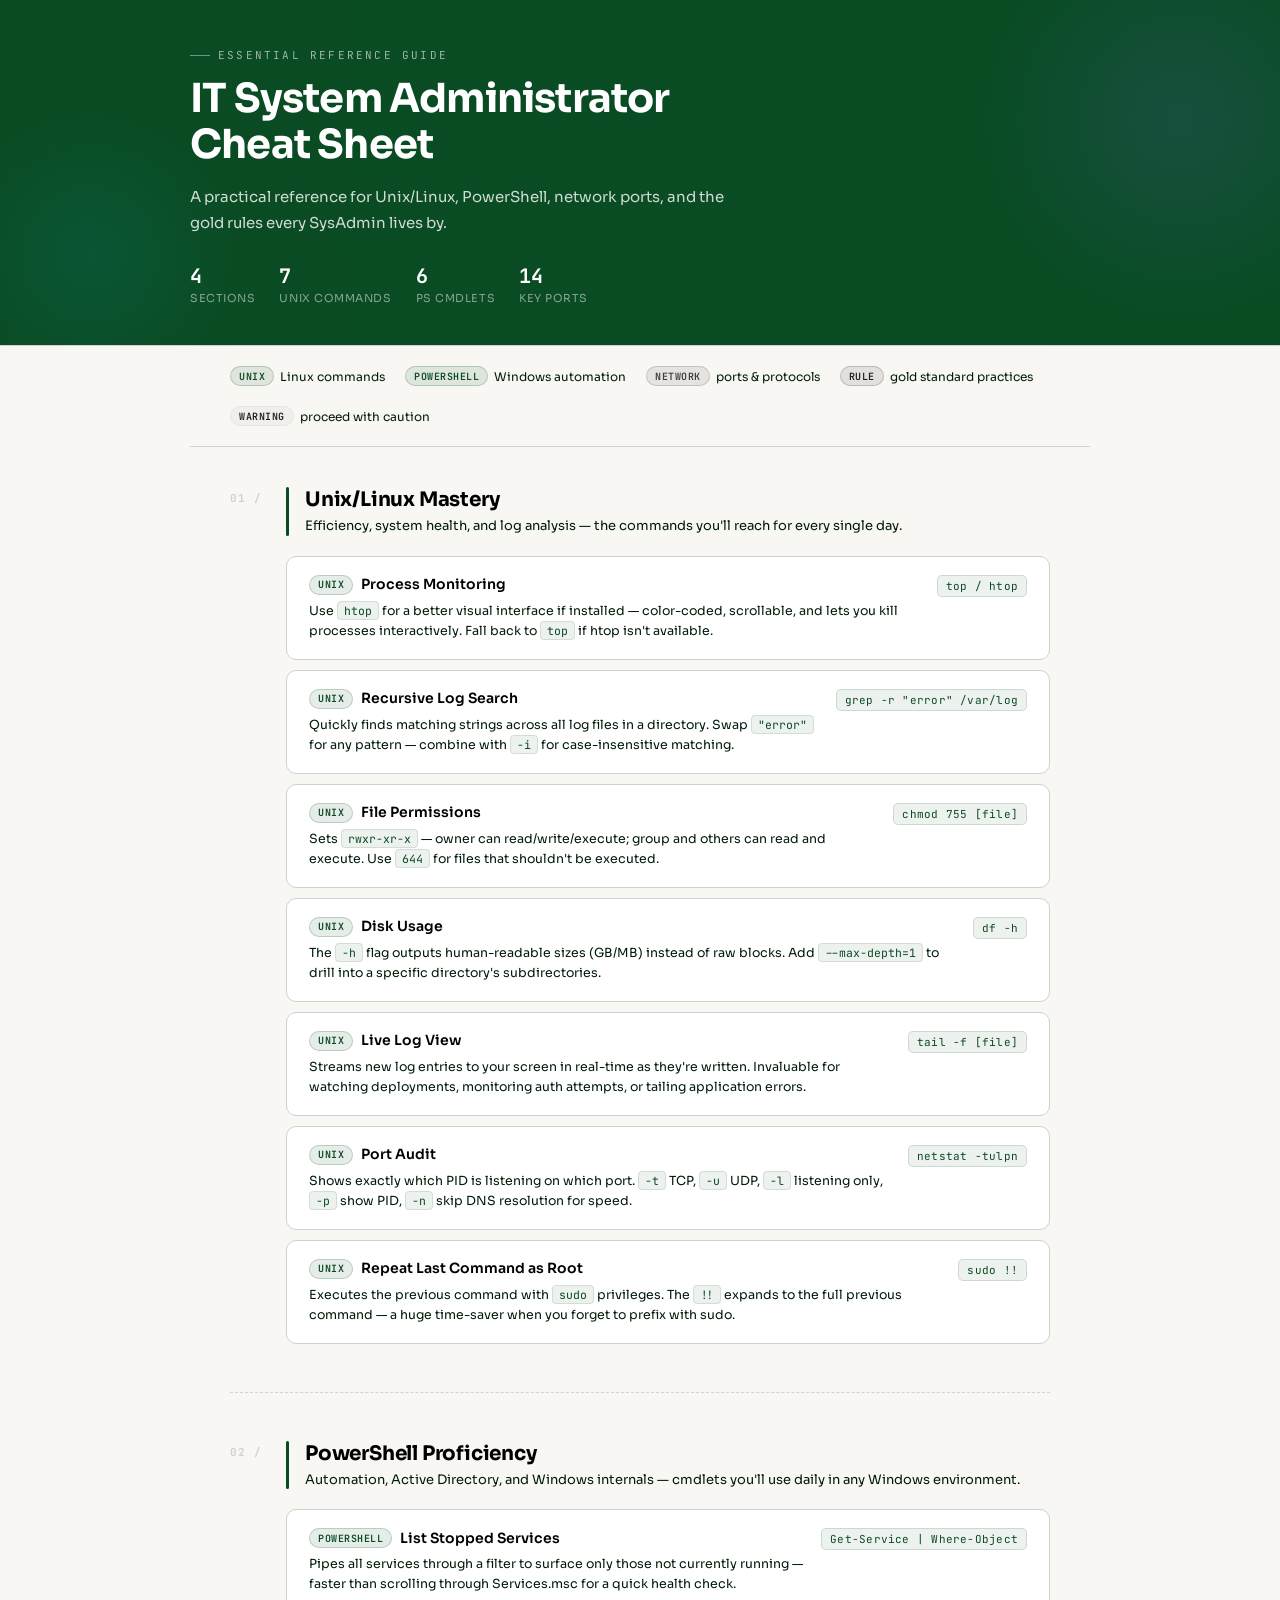
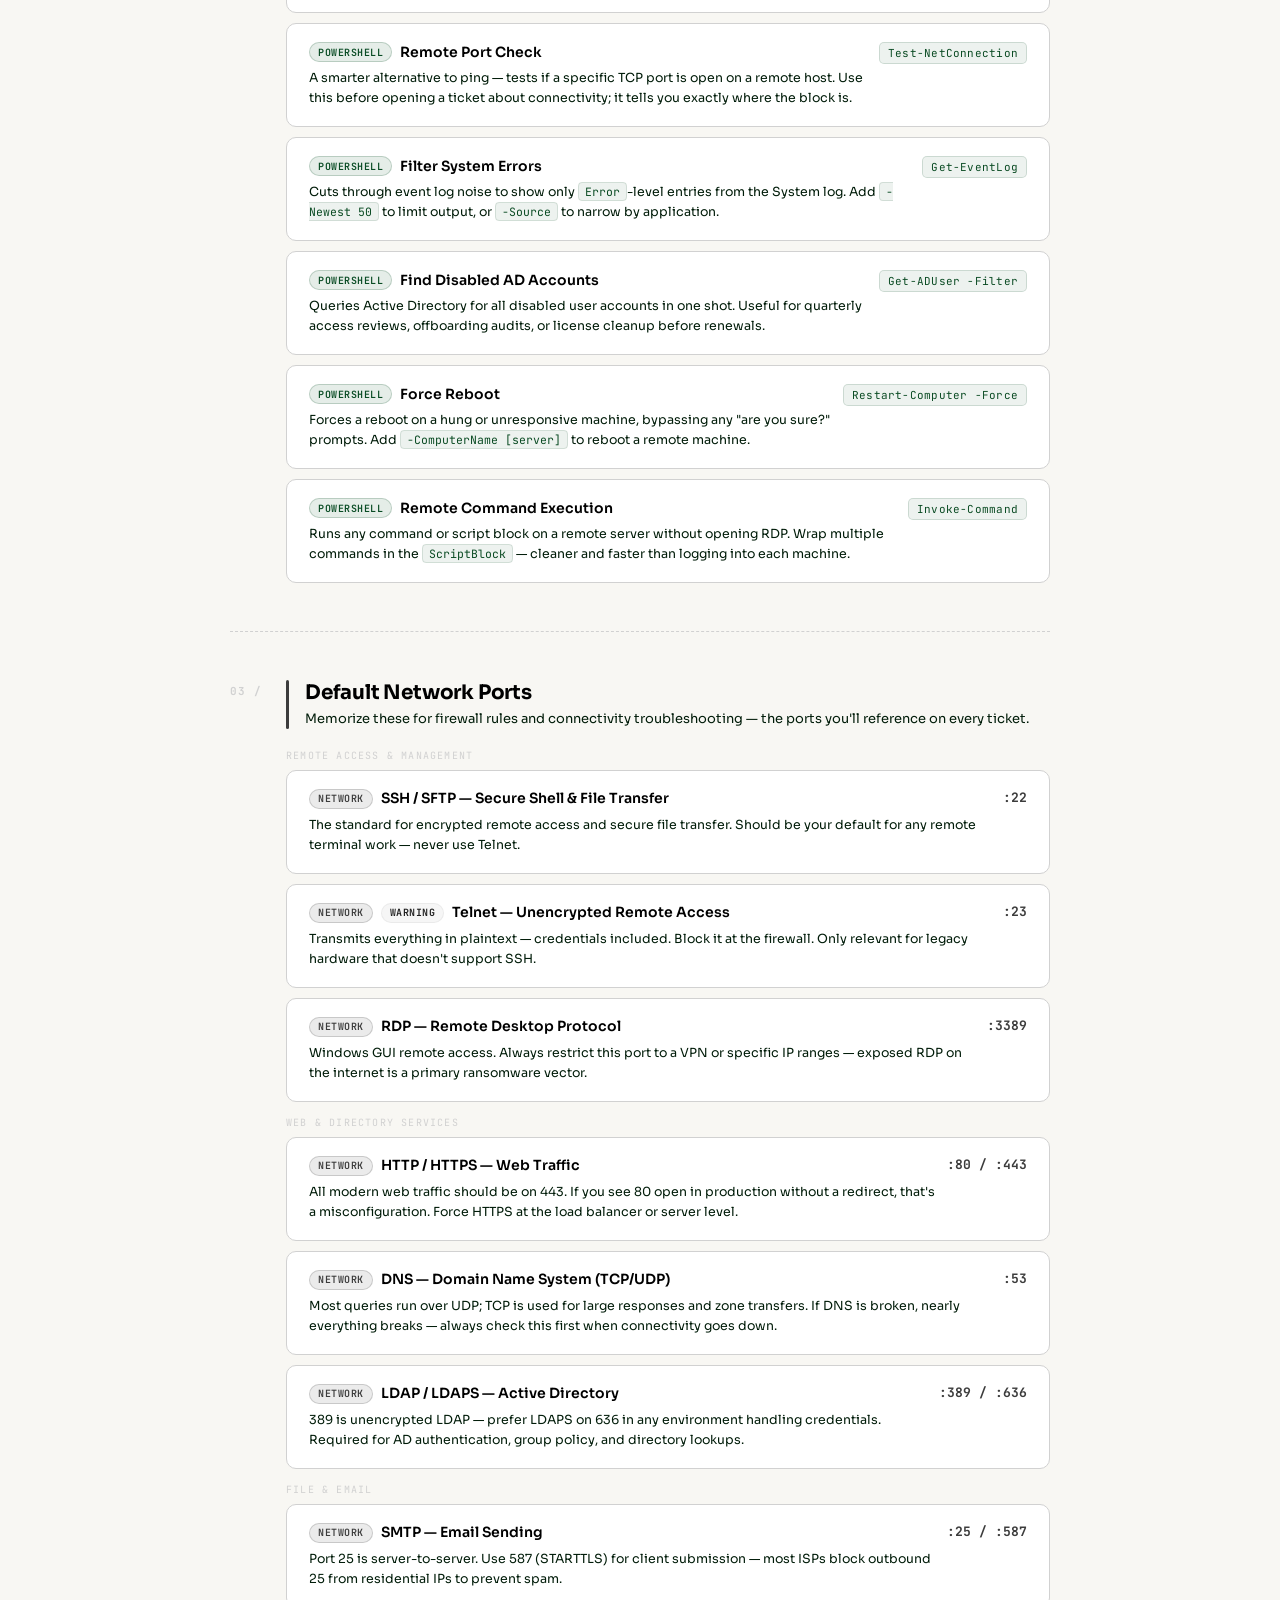
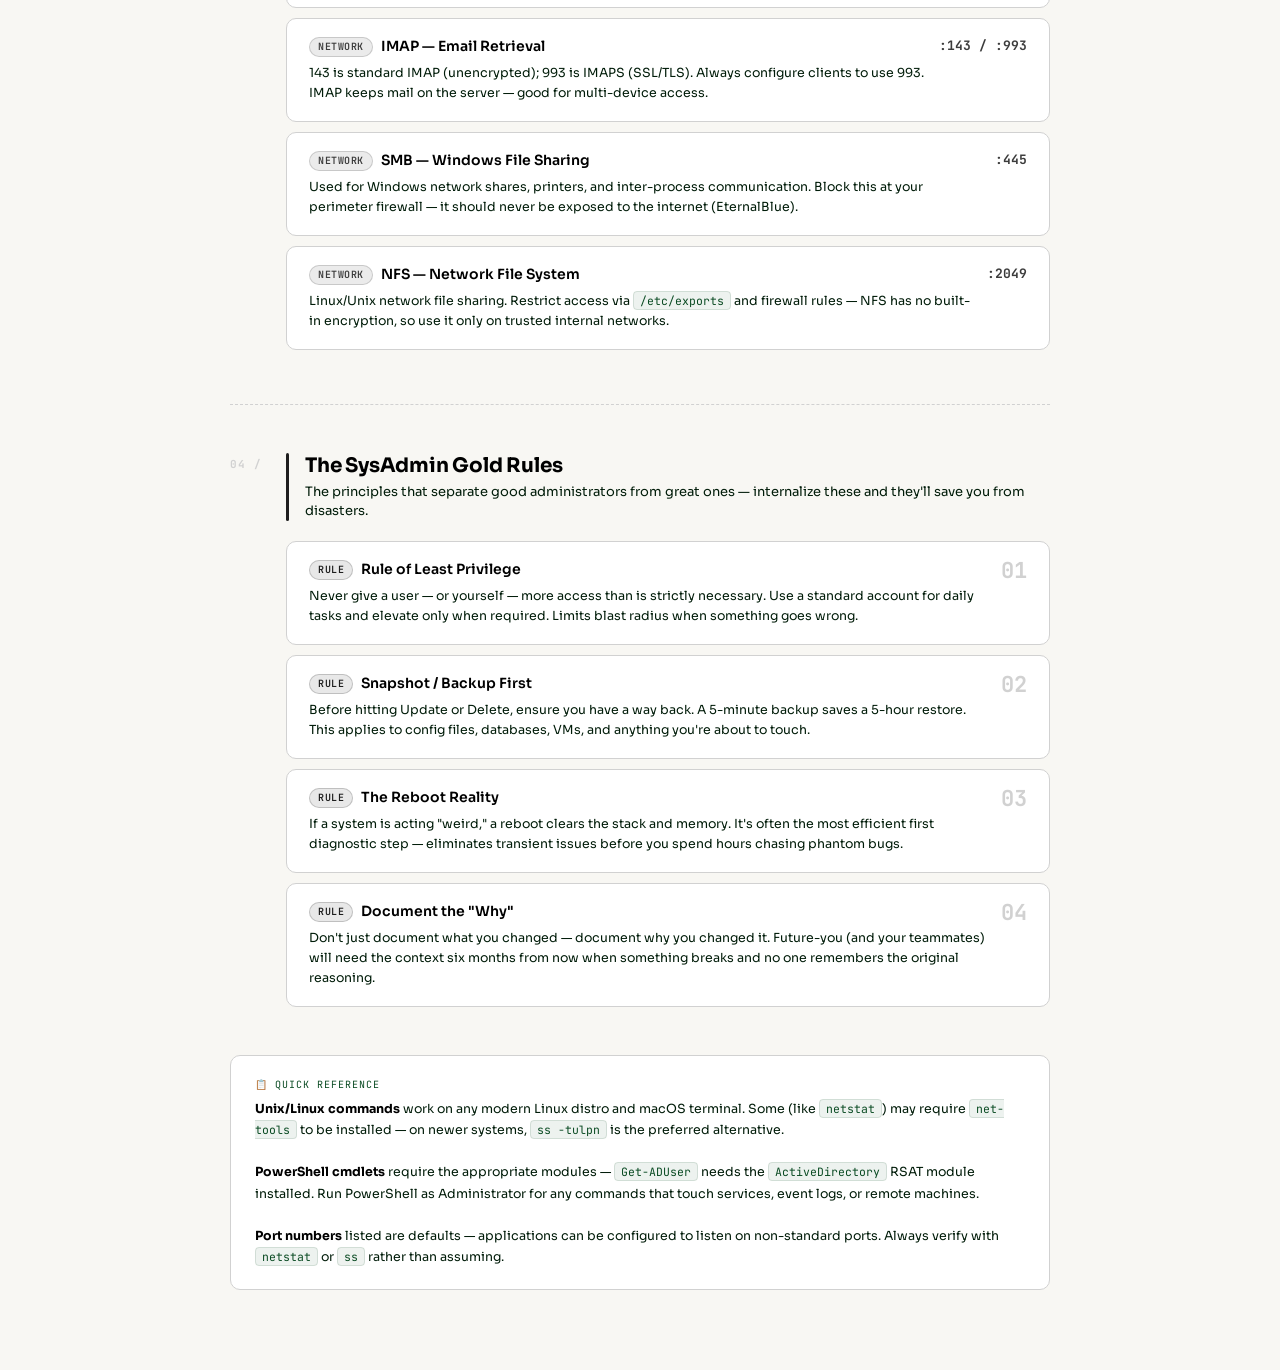
==== cheat-sheet.html @ a2529e37 "Add files via upload" ====
<!DOCTYPE html>
<html lang="en">
<head>
<meta charset="UTF-8">
<meta name="viewport" content="width=device-width, initial-scale=1.0">
<title>IT SysAdmin Essential Guide</title>
<link href="https://fonts.googleapis.com/css2?family=JetBrains+Mono:wght@400;600;700&family=Sora:wght@300;400;600;700&display=swap" rel="stylesheet">
<style>
  :root {
  --color-white-smoke: #f8f7f3;
  --color-ghost-white: #fafafa;
  --color-white: #ffffff;
  --color-black: #001c09;
  --color-dark-gray: #094c24;

  --gradient-linear: linear-gradient(to right, #0a4b23, #094c24);

  --color-black-text: #000000;
  --color-dark-gray-text: #1e1e1e;
  --color-charcoal: #3c3c3c;
  --color-light-gray: #d1d1d1;
  --color-white-text: #ffffff;

  --color-black-btn: #000000;
  --color-lavender: #e5e7eb;

  --bg: var(--color-white-smoke);
  --surface: var(--color-white);
  --surface2: var(--color-ghost-white);
  --border: var(--color-light-gray);

  --accent: #0a4b23;
  --accent2: #094c24;
  --accent3: #1e1e1e;
  --accent4: #0a4b23;

  --text: var(--color-black-text);
  --text-muted: var(--color-black);
  --text-dim: var(--color-light-gray);

  --badge-h: 32px;
}

* { box-sizing: border-box; margin: 0; padding: 0; }

body {
  font-family: 'Sora', sans-serif;
  background: var(--bg);
  color: var(--text);
  min-height: 100vh;
  padding: 0 0 80px;
}

/* HEADER */
header {
  background: var(--gradient-linear);
  border-bottom: 1px solid var(--border);
  padding: 48px 40px 40px;
  position: relative;
  overflow: hidden;
}
header::before {
  content: '';
  position: absolute;
  top: -80px; right: -100px;
  width: 400px; height: 400px;
  background: radial-gradient(circle, rgba(124,108,255,0.12) 0%, transparent 70%);
  pointer-events: none;
}
header::after {
  content: '';
  position: absolute;
  bottom: -60px; left: -60px;
  width: 300px; height: 300px;
  background: radial-gradient(circle, rgba(0,212,255,0.08) 0%, transparent 70%);
  pointer-events: none;
}

.header-inner {
  max-width: 900px;
  margin: 0 auto;
  position: relative;
  z-index: 1;
}

.header-label {
  font-family: 'JetBrains Mono', monospace;
  font-size: 11px;
  letter-spacing: 0.2em;
  text-transform: uppercase;
  color: rgba(255,255,255,0.6);
  margin-bottom: 14px;
  display: flex;
  align-items: center;
  gap: 8px;
}
.header-label::before {
  content: '';
  display: inline-block;
  width: 20px; height: 1px;
  background: rgba(255,255,255,0.4);
}

h1 {
  font-size: clamp(26px, 4vw, 40px);
  font-weight: 700;
  line-height: 1.15;
  letter-spacing: -0.02em;
  color: var(--color-white-text);
  margin-bottom: 16px;
}

.header-desc {
  font-size: 15px;
  color: rgba(255,255,255,0.8);
  max-width: 560px;
  line-height: 1.7;
  margin-bottom: 28px;
}

.header-stats {
  display: flex;
  gap: 24px;
  flex-wrap: wrap;
}
.stat {
  display: flex;
  flex-direction: column;
  gap: 2px;
}
.stat-val {
  font-family: 'JetBrains Mono', monospace;
  font-size: 20px;
  font-weight: 700;
  color: var(--color-white-text);
}
.stat-label {
  font-size: 11px;
  color: rgba(255,255,255,0.5);
  letter-spacing: 0.05em;
  text-transform: uppercase;
}

/* LEGEND */
.legend {
  max-width: 900px;
  margin: 0 auto;
  padding: 20px 40px;
  display: flex;
  gap: 20px;
  flex-wrap: wrap;
  border-bottom: 1px solid var(--border);
}
.legend-item {
  display: flex;
  align-items: center;
  gap: 6px;
  font-size: 12px;
  color: var(--text-muted);
}
.pill {
  display: inline-flex;
  align-items: center;
  height: 20px;
  padding: 0 8px;
  border-radius: 10px;
  font-family: 'JetBrains Mono', monospace;
  font-size: 10px;
  font-weight: 600;
  letter-spacing: 0.05em;
  text-transform: uppercase;
}

.pill-unix {
  background: rgba(10, 75, 35, 0.1);
  color: var(--accent);
  border: 1px solid rgba(10, 75, 35, 0.2);
}
.pill-powershell {
  background: rgba(9, 76, 36, 0.1);
  color: var(--accent2);
  border: 1px solid rgba(9, 76, 36, 0.2);
}
.pill-network {
  background: rgba(60, 60, 60, 0.1);
  color: var(--color-charcoal);
  border: 1px solid rgba(60, 60, 60, 0.2);
}
.pill-rule {
  background: rgba(30, 30, 30, 0.1);
  color: var(--color-dark-gray-text);
  border: 1px solid rgba(30, 30, 30, 0.2);
}
.pill-tip {
  background: rgba(209, 209, 209, 0.2);
  color: var(--color-dark-gray-text);
  border: 1px solid rgba(209, 209, 209, 0.3);
}

/* PHASES */
.phases {
  max-width: 900px;
  margin: 0 auto;
  padding: 40px 40px 0;
  display: flex;
  flex-direction: column;
  gap: 48px;
}

.phase-header {
  display: flex;
  align-items: flex-start;
  gap: 16px;
  margin-bottom: 20px;
}

.phase-num {
  font-family: 'JetBrains Mono', monospace;
  font-size: 11px;
  font-weight: 700;
  color: var(--text-dim);
  letter-spacing: 0.1em;
  padding-top: 4px;
  min-width: 40px;
}

.phase-title-block { flex: 1; }

.phase-title {
  font-size: 20px;
  font-weight: 700;
  letter-spacing: -0.01em;
  color: var(--color-black-text);
  margin-bottom: 4px;
}

.phase-subtitle {
  font-size: 13px;
  color: var(--text-muted);
  line-height: 1.5;
}

.phase-accent {
  width: 3px;
  border-radius: 3px;
  align-self: stretch;
  min-height: 40px;
}

/* CARDS */
.cards {
  display: flex;
  flex-direction: column;
  gap: 10px;
  padding-left: 56px;
}

.card {
  background: var(--surface);
  border: 1px solid var(--border);
  border-radius: 10px;
  padding: 18px 22px;
  display: grid;
  grid-template-columns: 1fr auto;
  gap: 12px;
  align-items: start;
  text-decoration: none;
  color: inherit;
  transition: border-color 0.15s, background 0.15s, transform 0.1s;
  position: relative;
  overflow: hidden;
}
.card::before {
  content: '';
  position: absolute;
  top: 0; left: 0;
  width: 3px; height: 100%;
  opacity: 0;
  transition: opacity 0.15s;
}
.card:hover {
  border-color: var(--accent);
  background: var(--surface2);
  transform: translateX(2px);
}
.card:hover::before { opacity: 1; }

/* no-hover static cards (for rules/ports) */
.card-static {
  cursor: default;
}
.card-static:hover {
  transform: none;
}

.phase-1 .card::before,
.phase-1 .phase-accent { background: var(--accent); }
.phase-2 .card::before,
.phase-2 .phase-accent { background: var(--accent2); }
.phase-3 .card::before,
.phase-3 .phase-accent { background: var(--color-charcoal); }
.phase-4 .card::before,
.phase-4 .phase-accent { background: var(--color-dark-gray-text); }

.card-left { min-width: 0; }

.card-top {
  display: flex;
  align-items: center;
  gap: 8px;
  margin-bottom: 6px;
  flex-wrap: wrap;
}

.card-title {
  font-size: 14px;
  font-weight: 600;
  color: var(--color-black-text);
  line-height: 1.3;
}

.card-desc {
  font-size: 12.5px;
  color: var(--text-muted);
  line-height: 1.6;
}

.card-right {
  display: flex;
  flex-direction: column;
  align-items: flex-end;
  gap: 6px;
  flex-shrink: 0;
}

/* Code badge (replaces card-points for commands) */
.card-code {
  font-family: 'JetBrains Mono', monospace;
  font-size: 11px;
  color: var(--accent);
  background: rgba(10,75,35,0.07);
  border: 1px solid rgba(10,75,35,0.15);
  border-radius: 5px;
  padding: 3px 8px;
  white-space: nowrap;
  letter-spacing: 0.02em;
}

.card-port {
  font-family: 'JetBrains Mono', monospace;
  font-size: 13px;
  font-weight: 700;
  color: var(--color-charcoal);
  white-space: nowrap;
}

.card-rule-num {
  font-family: 'JetBrains Mono', monospace;
  font-size: 22px;
  font-weight: 700;
  color: var(--text-dim);
  line-height: 1;
}

/* INLINE CODE */
code {
  font-family: 'JetBrains Mono', monospace;
  font-size: 11.5px;
  background: rgba(10,75,35,0.07);
  border: 1px solid rgba(10,75,35,0.12);
  border-radius: 4px;
  padding: 1px 6px;
  color: var(--accent);
}

/* PORT GROUPS inside phase 3 */
.port-group {
  margin-bottom: 6px;
}
.port-group-label {
  font-family: 'JetBrains Mono', monospace;
  font-size: 10px;
  letter-spacing: 0.12em;
  text-transform: uppercase;
  color: var(--text-dim);
  margin-bottom: 8px;
  padding-left: 56px;
}

/* DIVIDER */
.phase-divider {
  border: none;
  border-top: 1px dashed var(--border);
  margin: 0;
}

/* FOOTER NOTE */
.footer-note {
  max-width: 900px;
  margin: 48px auto 0;
  padding: 20px 24px;
  background: var(--surface);
  border: 1px solid var(--border);
  border-radius: 10px;
  font-size: 12.5px;
  color: var(--text-muted);
  line-height: 1.7;
}
.footer-note strong { color: var(--text); }

.tip-label {
  font-family: 'JetBrains Mono', monospace;
  font-size: 10px;
  letter-spacing: 0.1em;
  text-transform: uppercase;
  color: var(--accent);
  margin-bottom: 6px;
}

@media (max-width: 600px) {
  header { padding: 36px 20px 32px; }
  .legend { padding: 16px 20px; }
  .phases { padding: 28px 20px 0; }
  .cards { padding-left: 0; }
  .port-group-label { padding-left: 0; }
  .footer-note { margin: 28px 20px 0; }
  .card { grid-template-columns: 1fr; }
  .card-right { flex-direction: row; align-items: center; }
}
</style>
</head>
<body>

<header>
  <div class="header-inner">
    <div class="header-label">Essential Reference Guide</div>
    <h1>IT System Administrator<br>Cheat Sheet</h1>
    <p class="header-desc">A practical reference for Unix/Linux, PowerShell, network ports, and the gold rules every SysAdmin lives by.</p>
    <div class="header-stats">
      <div class="stat"><span class="stat-val">4</span><span class="stat-label">Sections</span></div>
      <div class="stat"><span class="stat-val">7</span><span class="stat-label">Unix Commands</span></div>
      <div class="stat"><span class="stat-val">6</span><span class="stat-label">PS Cmdlets</span></div>
      <div class="stat"><span class="stat-val">14</span><span class="stat-label">Key Ports</span></div>
    </div>
  </div>
</header>

<div class="legend">
  <div class="legend-item"><span class="pill pill-unix">Unix</span> Linux commands</div>
  <div class="legend-item"><span class="pill pill-powershell">PowerShell</span> Windows automation</div>
  <div class="legend-item"><span class="pill pill-network">Network</span> ports &amp; protocols</div>
  <div class="legend-item"><span class="pill pill-rule">Rule</span> gold standard practices</div>
  <div class="legend-item"><span class="pill pill-tip">Warning</span> proceed with caution</div>
</div>

<div class="phases">

  <!-- SECTION 1 -->
  <div class="phase phase-1">
    <div class="phase-header">
      <span class="phase-num">01 /</span>
      <div class="phase-accent"></div>
      <div class="phase-title-block">
        <div class="phase-title">Unix/Linux Mastery</div>
        <div class="phase-subtitle">Efficiency, system health, and log analysis — the commands you'll reach for every single day.</div>
      </div>
    </div>
    <div class="cards">

      <div class="card card-static">
        <div class="card-left">
          <div class="card-top">
            <span class="pill pill-unix">Unix</span>
            <span class="card-title">Process Monitoring</span>
          </div>
          <div class="card-desc">Use <code>htop</code> for a better visual interface if installed — color-coded, scrollable, and lets you kill processes interactively. Fall back to <code>top</code> if htop isn't available.</div>
        </div>
        <div class="card-right">
          <span class="card-code">top / htop</span>
        </div>
      </div>

      <div class="card card-static">
        <div class="card-left">
          <div class="card-top">
            <span class="pill pill-unix">Unix</span>
            <span class="card-title">Recursive Log Search</span>
          </div>
          <div class="card-desc">Quickly finds matching strings across all log files in a directory. Swap <code>"error"</code> for any pattern — combine with <code>-i</code> for case-insensitive matching.</div>
        </div>
        <div class="card-right">
          <span class="card-code">grep -r "error" /var/log</span>
        </div>
      </div>

      <div class="card card-static">
        <div class="card-left">
          <div class="card-top">
            <span class="pill pill-unix">Unix</span>
            <span class="card-title">File Permissions</span>
          </div>
          <div class="card-desc">Sets <code>rwxr-xr-x</code> — owner can read/write/execute; group and others can read and execute. Use <code>644</code> for files that shouldn't be executed.</div>
        </div>
        <div class="card-right">
          <span class="card-code">chmod 755 [file]</span>
        </div>
      </div>

      <div class="card card-static">
        <div class="card-left">
          <div class="card-top">
            <span class="pill pill-unix">Unix</span>
            <span class="card-title">Disk Usage</span>
          </div>
          <div class="card-desc">The <code>-h</code> flag outputs human-readable sizes (GB/MB) instead of raw blocks. Add <code>--max-depth=1</code> to drill into a specific directory's subdirectories.</div>
        </div>
        <div class="card-right">
          <span class="card-code">df -h</span>
        </div>
      </div>

      <div class="card card-static">
        <div class="card-left">
          <div class="card-top">
            <span class="pill pill-unix">Unix</span>
            <span class="card-title">Live Log View</span>
          </div>
          <div class="card-desc">Streams new log entries to your screen in real-time as they're written. Invaluable for watching deployments, monitoring auth attempts, or tailing application errors.</div>
        </div>
        <div class="card-right">
          <span class="card-code">tail -f [file]</span>
        </div>
      </div>

      <div class="card card-static">
        <div class="card-left">
          <div class="card-top">
            <span class="pill pill-unix">Unix</span>
            <span class="card-title">Port Audit</span>
          </div>
          <div class="card-desc">Shows exactly which PID is listening on which port. <code>-t</code> TCP, <code>-u</code> UDP, <code>-l</code> listening only, <code>-p</code> show PID, <code>-n</code> skip DNS resolution for speed.</div>
        </div>
        <div class="card-right">
          <span class="card-code">netstat -tulpn</span>
        </div>
      </div>

      <div class="card card-static">
        <div class="card-left">
          <div class="card-top">
            <span class="pill pill-unix">Unix</span>
            <span class="card-title">Repeat Last Command as Root</span>
          </div>
          <div class="card-desc">Executes the previous command with <code>sudo</code> privileges. The <code>!!</code> expands to the full previous command — a huge time-saver when you forget to prefix with sudo.</div>
        </div>
        <div class="card-right">
          <span class="card-code">sudo !!</span>
        </div>
      </div>

    </div>
  </div>

  <hr class="phase-divider">

  <!-- SECTION 2 -->
  <div class="phase phase-2">
    <div class="phase-header">
      <span class="phase-num">02 /</span>
      <div class="phase-accent"></div>
      <div class="phase-title-block">
        <div class="phase-title">PowerShell Proficiency</div>
        <div class="phase-subtitle">Automation, Active Directory, and Windows internals — cmdlets you'll use daily in any Windows environment.</div>
      </div>
    </div>
    <div class="cards">

      <div class="card card-static">
        <div class="card-left">
          <div class="card-top">
            <span class="pill pill-powershell">PowerShell</span>
            <span class="card-title">List Stopped Services</span>
          </div>
          <div class="card-desc">Pipes all services through a filter to surface only those not currently running — faster than scrolling through Services.msc for a quick health check.</div>
        </div>
        <div class="card-right">
          <span class="card-code">Get-Service | Where-Object</span>
        </div>
      </div>

      <div class="card card-static">
        <div class="card-left">
          <div class="card-top">
            <span class="pill pill-powershell">PowerShell</span>
            <span class="card-title">Remote Port Check</span>
          </div>
          <div class="card-desc">A smarter alternative to ping — tests if a specific TCP port is open on a remote host. Use this before opening a ticket about connectivity; it tells you exactly where the block is.</div>
        </div>
        <div class="card-right">
          <span class="card-code">Test-NetConnection</span>
        </div>
      </div>

      <div class="card card-static">
        <div class="card-left">
          <div class="card-top">
            <span class="pill pill-powershell">PowerShell</span>
            <span class="card-title">Filter System Errors</span>
          </div>
          <div class="card-desc">Cuts through event log noise to show only <code>Error</code>-level entries from the System log. Add <code>-Newest 50</code> to limit output, or <code>-Source</code> to narrow by application.</div>
        </div>
        <div class="card-right">
          <span class="card-code">Get-EventLog</span>
        </div>
      </div>

      <div class="card card-static">
        <div class="card-left">
          <div class="card-top">
            <span class="pill pill-powershell">PowerShell</span>
            <span class="card-title">Find Disabled AD Accounts</span>
          </div>
          <div class="card-desc">Queries Active Directory for all disabled user accounts in one shot. Useful for quarterly access reviews, offboarding audits, or license cleanup before renewals.</div>
        </div>
        <div class="card-right">
          <span class="card-code">Get-ADUser -Filter</span>
        </div>
      </div>

      <div class="card card-static">
        <div class="card-left">
          <div class="card-top">
            <span class="pill pill-powershell">PowerShell</span>
            <span class="card-title">Force Reboot</span>
          </div>
          <div class="card-desc">Forces a reboot on a hung or unresponsive machine, bypassing any "are you sure?" prompts. Add <code>-ComputerName [server]</code> to reboot a remote machine.</div>
        </div>
        <div class="card-right">
          <span class="card-code">Restart-Computer -Force</span>
        </div>
      </div>

      <div class="card card-static">
        <div class="card-left">
          <div class="card-top">
            <span class="pill pill-powershell">PowerShell</span>
            <span class="card-title">Remote Command Execution</span>
          </div>
          <div class="card-desc">Runs any command or script block on a remote server without opening RDP. Wrap multiple commands in the <code>ScriptBlock</code> — cleaner and faster than logging into each machine.</div>
        </div>
        <div class="card-right">
          <span class="card-code">Invoke-Command</span>
        </div>
      </div>

    </div>
  </div>

  <hr class="phase-divider">

  <!-- SECTION 3 -->
  <div class="phase phase-3">
    <div class="phase-header">
      <span class="phase-num">03 /</span>
      <div class="phase-accent"></div>
      <div class="phase-title-block">
        <div class="phase-title">Default Network Ports</div>
        <div class="phase-subtitle">Memorize these for firewall rules and connectivity troubleshooting — the ports you'll reference on every ticket.</div>
      </div>
    </div>

    <div class="port-group">
      <div class="port-group-label">Remote Access &amp; Management</div>
      <div class="cards">

        <div class="card card-static">
          <div class="card-left">
            <div class="card-top">
              <span class="pill pill-network">Network</span>
              <span class="card-title">SSH / SFTP — Secure Shell &amp; File Transfer</span>
            </div>
            <div class="card-desc">The standard for encrypted remote access and secure file transfer. Should be your default for any remote terminal work — never use Telnet.</div>
          </div>
          <div class="card-right">
            <span class="card-port">:22</span>
          </div>
        </div>

        <div class="card card-static">
          <div class="card-left">
            <div class="card-top">
              <span class="pill pill-network">Network</span>
              <span class="pill pill-tip">Warning</span>
              <span class="card-title">Telnet — Unencrypted Remote Access</span>
            </div>
            <div class="card-desc">Transmits everything in plaintext — credentials included. Block it at the firewall. Only relevant for legacy hardware that doesn't support SSH.</div>
          </div>
          <div class="card-right">
            <span class="card-port">:23</span>
          </div>
        </div>

        <div class="card card-static">
          <div class="card-left">
            <div class="card-top">
              <span class="pill pill-network">Network</span>
              <span class="card-title">RDP — Remote Desktop Protocol</span>
            </div>
            <div class="card-desc">Windows GUI remote access. Always restrict this port to a VPN or specific IP ranges — exposed RDP on the internet is a primary ransomware vector.</div>
          </div>
          <div class="card-right">
            <span class="card-port">:3389</span>
          </div>
        </div>

      </div>
    </div>

    <div class="port-group" style="margin-top:14px;">
      <div class="port-group-label">Web &amp; Directory Services</div>
      <div class="cards">

        <div class="card card-static">
          <div class="card-left">
            <div class="card-top">
              <span class="pill pill-network">Network</span>
              <span class="card-title">HTTP / HTTPS — Web Traffic</span>
            </div>
            <div class="card-desc">All modern web traffic should be on 443. If you see 80 open in production without a redirect, that's a misconfiguration. Force HTTPS at the load balancer or server level.</div>
          </div>
          <div class="card-right">
            <span class="card-port">:80 / :443</span>
          </div>
        </div>

        <div class="card card-static">
          <div class="card-left">
            <div class="card-top">
              <span class="pill pill-network">Network</span>
              <span class="card-title">DNS — Domain Name System (TCP/UDP)</span>
            </div>
            <div class="card-desc">Most queries run over UDP; TCP is used for large responses and zone transfers. If DNS is broken, nearly everything breaks — always check this first when connectivity goes down.</div>
          </div>
          <div class="card-right">
            <span class="card-port">:53</span>
          </div>
        </div>

        <div class="card card-static">
          <div class="card-left">
            <div class="card-top">
              <span class="pill pill-network">Network</span>
              <span class="card-title">LDAP / LDAPS — Active Directory</span>
            </div>
            <div class="card-desc">389 is unencrypted LDAP — prefer LDAPS on 636 in any environment handling credentials. Required for AD authentication, group policy, and directory lookups.</div>
          </div>
          <div class="card-right">
            <span class="card-port">:389 / :636</span>
          </div>
        </div>

      </div>
    </div>

    <div class="port-group" style="margin-top:14px;">
      <div class="port-group-label">File &amp; Email</div>
      <div class="cards">

        <div class="card card-static">
          <div class="card-left">
            <div class="card-top">
              <span class="pill pill-network">Network</span>
              <span class="card-title">SMTP — Email Sending</span>
            </div>
            <div class="card-desc">Port 25 is server-to-server. Use 587 (STARTTLS) for client submission — most ISPs block outbound 25 from residential IPs to prevent spam.</div>
          </div>
          <div class="card-right">
            <span class="card-port">:25 / :587</span>
          </div>
        </div>

        <div class="card card-static">
          <div class="card-left">
            <div class="card-top">
              <span class="pill pill-network">Network</span>
              <span class="card-title">IMAP — Email Retrieval</span>
            </div>
            <div class="card-desc">143 is standard IMAP (unencrypted); 993 is IMAPS (SSL/TLS). Always configure clients to use 993. IMAP keeps mail on the server — good for multi-device access.</div>
          </div>
          <div class="card-right">
            <span class="card-port">:143 / :993</span>
          </div>
        </div>

        <div class="card card-static">
          <div class="card-left">
            <div class="card-top">
              <span class="pill pill-network">Network</span>
              <span class="card-title">SMB — Windows File Sharing</span>
            </div>
            <div class="card-desc">Used for Windows network shares, printers, and inter-process communication. Block this at your perimeter firewall — it should never be exposed to the internet (EternalBlue).</div>
          </div>
          <div class="card-right">
            <span class="card-port">:445</span>
          </div>
        </div>

        <div class="card card-static">
          <div class="card-left">
            <div class="card-top">
              <span class="pill pill-network">Network</span>
              <span class="card-title">NFS — Network File System</span>
            </div>
            <div class="card-desc">Linux/Unix network file sharing. Restrict access via <code>/etc/exports</code> and firewall rules — NFS has no built-in encryption, so use it only on trusted internal networks.</div>
          </div>
          <div class="card-right">
            <span class="card-port">:2049</span>
          </div>
        </div>

      </div>
    </div>

  </div>

  <hr class="phase-divider">

  <!-- SECTION 4 -->
  <div class="phase phase-4">
    <div class="phase-header">
      <span class="phase-num">04 /</span>
      <div class="phase-accent"></div>
      <div class="phase-title-block">
        <div class="phase-title">The SysAdmin Gold Rules</div>
        <div class="phase-subtitle">The principles that separate good administrators from great ones — internalize these and they'll save you from disasters.</div>
      </div>
    </div>
    <div class="cards">

      <div class="card card-static">
        <div class="card-left">
          <div class="card-top">
            <span class="pill pill-rule">Rule</span>
            <span class="card-title">Rule of Least Privilege</span>
          </div>
          <div class="card-desc">Never give a user — or yourself — more access than is strictly necessary. Use a standard account for daily tasks and elevate only when required. Limits blast radius when something goes wrong.</div>
        </div>
        <div class="card-right">
          <span class="card-rule-num">01</span>
        </div>
      </div>

      <div class="card card-static">
        <div class="card-left">
          <div class="card-top">
            <span class="pill pill-rule">Rule</span>
            <span class="card-title">Snapshot / Backup First</span>
          </div>
          <div class="card-desc">Before hitting Update or Delete, ensure you have a way back. A 5-minute backup saves a 5-hour restore. This applies to config files, databases, VMs, and anything you're about to touch.</div>
        </div>
        <div class="card-right">
          <span class="card-rule-num">02</span>
        </div>
      </div>

      <div class="card card-static">
        <div class="card-left">
          <div class="card-top">
            <span class="pill pill-rule">Rule</span>
            <span class="card-title">The Reboot Reality</span>
          </div>
          <div class="card-desc">If a system is acting "weird," a reboot clears the stack and memory. It's often the most efficient first diagnostic step — eliminates transient issues before you spend hours chasing phantom bugs.</div>
        </div>
        <div class="card-right">
          <span class="card-rule-num">03</span>
        </div>
      </div>

      <div class="card card-static">
        <div class="card-left">
          <div class="card-top">
            <span class="pill pill-rule">Rule</span>
            <span class="card-title">Document the "Why"</span>
          </div>
          <div class="card-desc">Don't just document what you changed — document why you changed it. Future-you (and your teammates) will need the context six months from now when something breaks and no one remembers the original reasoning.</div>
        </div>
        <div class="card-right">
          <span class="card-rule-num">04</span>
        </div>
      </div>

    </div>
  </div>

</div>

<div style="max-width:900px; margin: 40px auto 0; padding: 0 40px;">
  <div class="footer-note">
    <div class="tip-label">📋 Quick Reference</div>
    <strong>Unix/Linux commands</strong> work on any modern Linux distro and macOS terminal. Some (like <code>netstat</code>) may require <code>net-tools</code> to be installed — on newer systems, <code>ss -tulpn</code> is the preferred alternative. <br><br>
    <strong>PowerShell cmdlets</strong> require the appropriate modules — <code>Get-ADUser</code> needs the <code>ActiveDirectory</code> RSAT module installed. Run PowerShell as Administrator for any commands that touch services, event logs, or remote machines. <br><br>
    <strong>Port numbers</strong> listed are defaults — applications can be configured to listen on non-standard ports. Always verify with <code>netstat</code> or <code>ss</code> rather than assuming.
  </div>
</div>

</body>
</html>
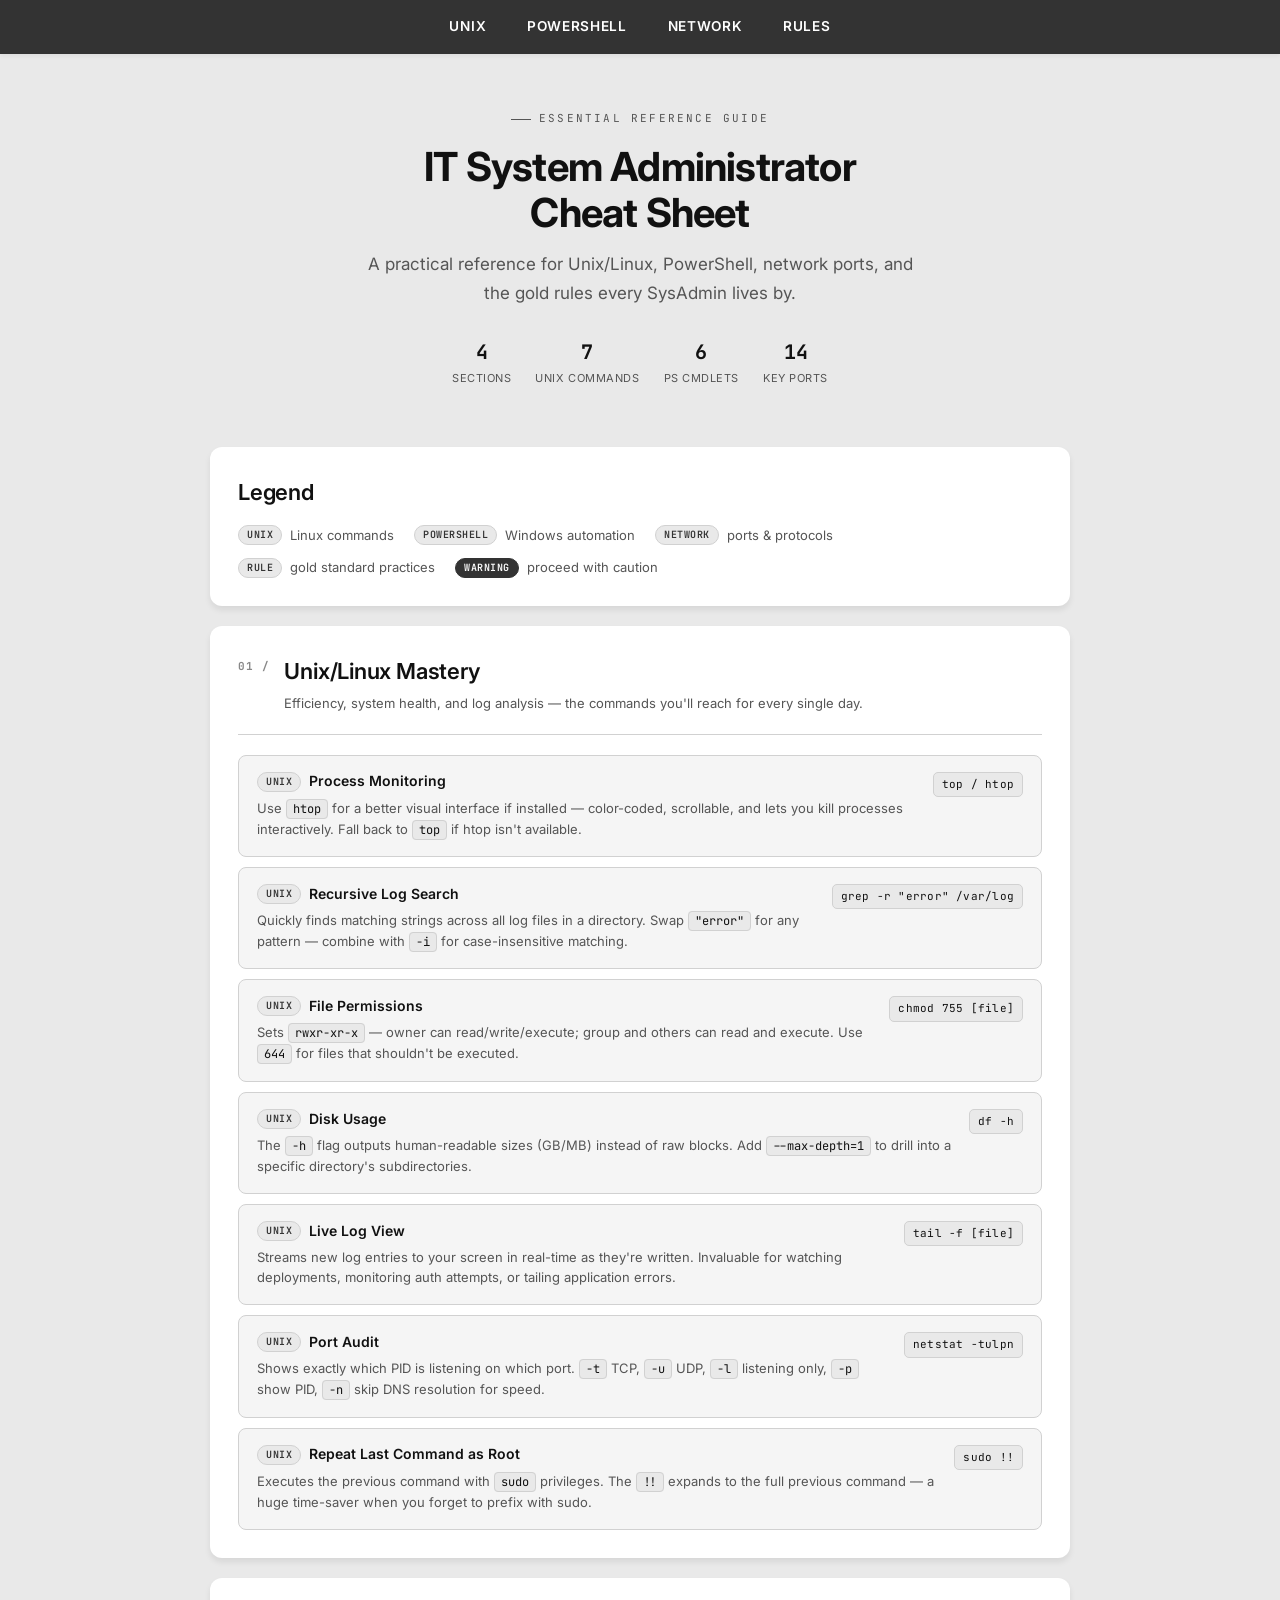
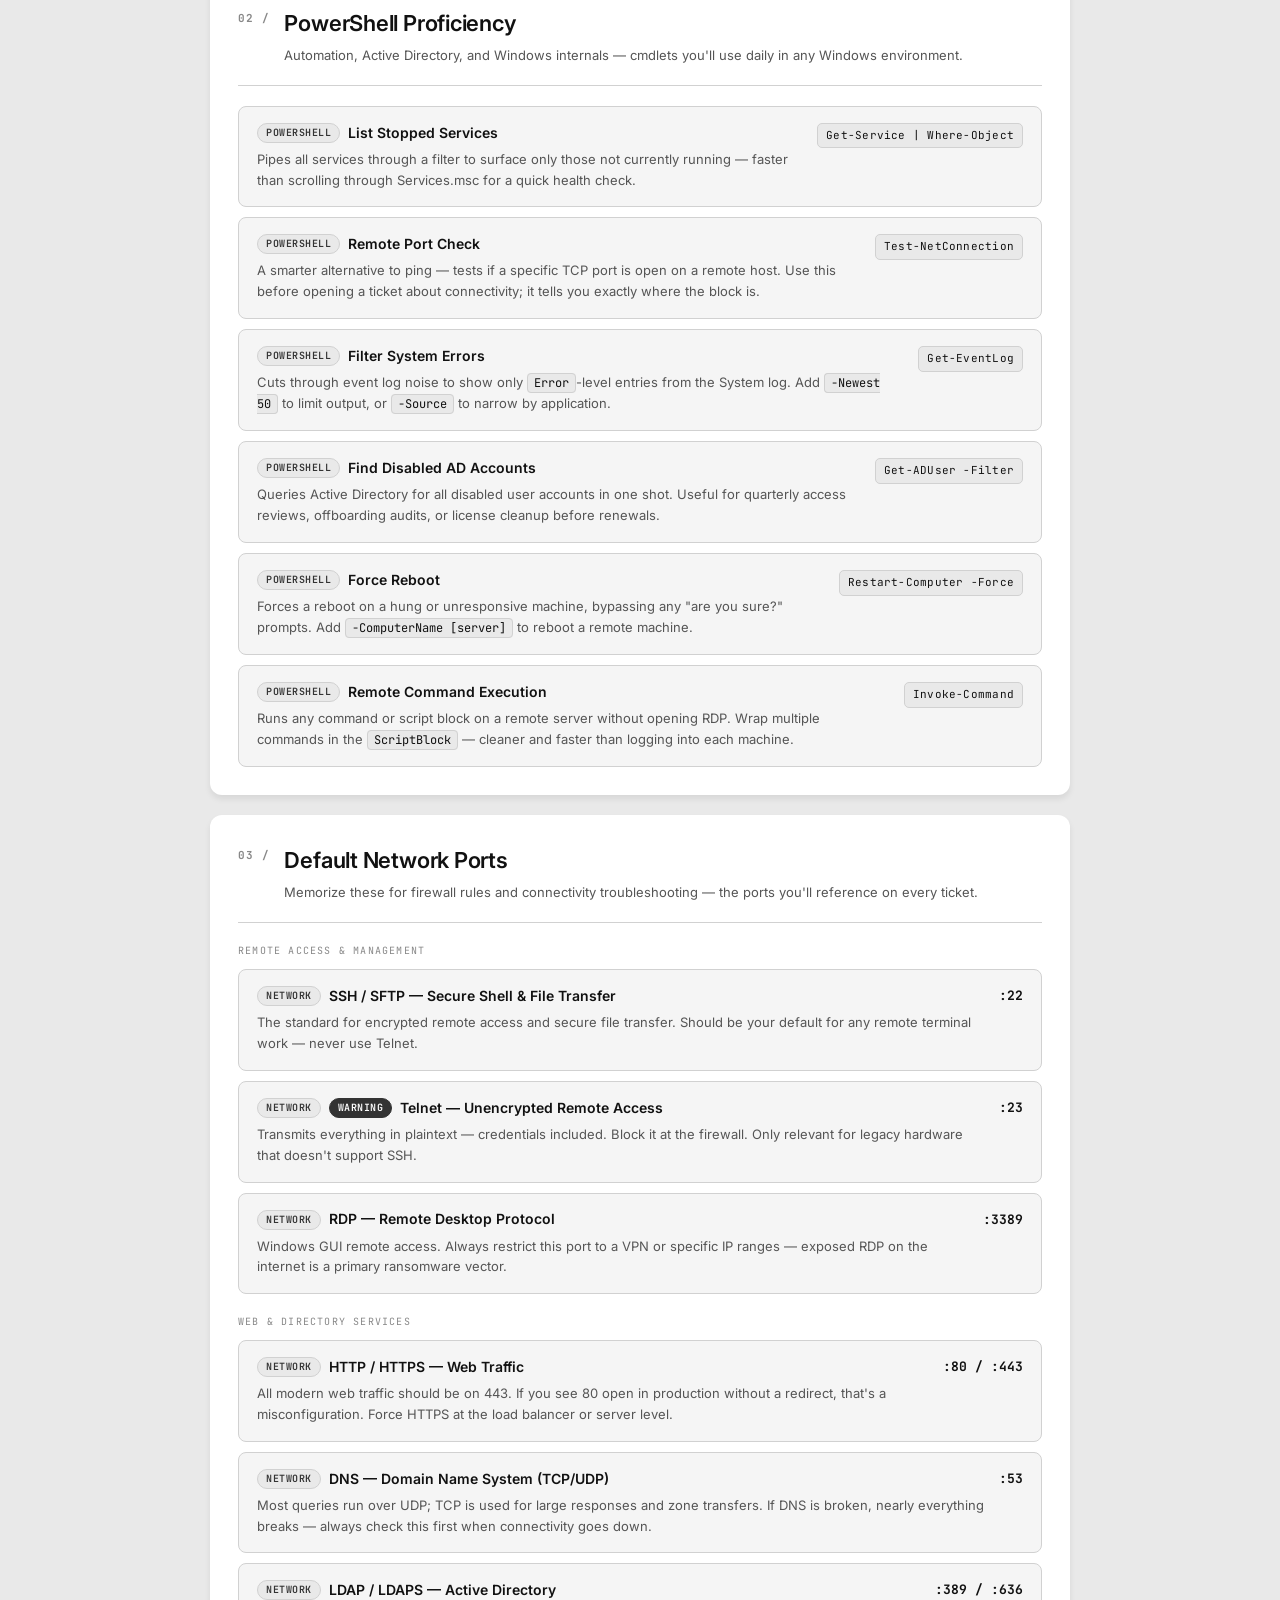
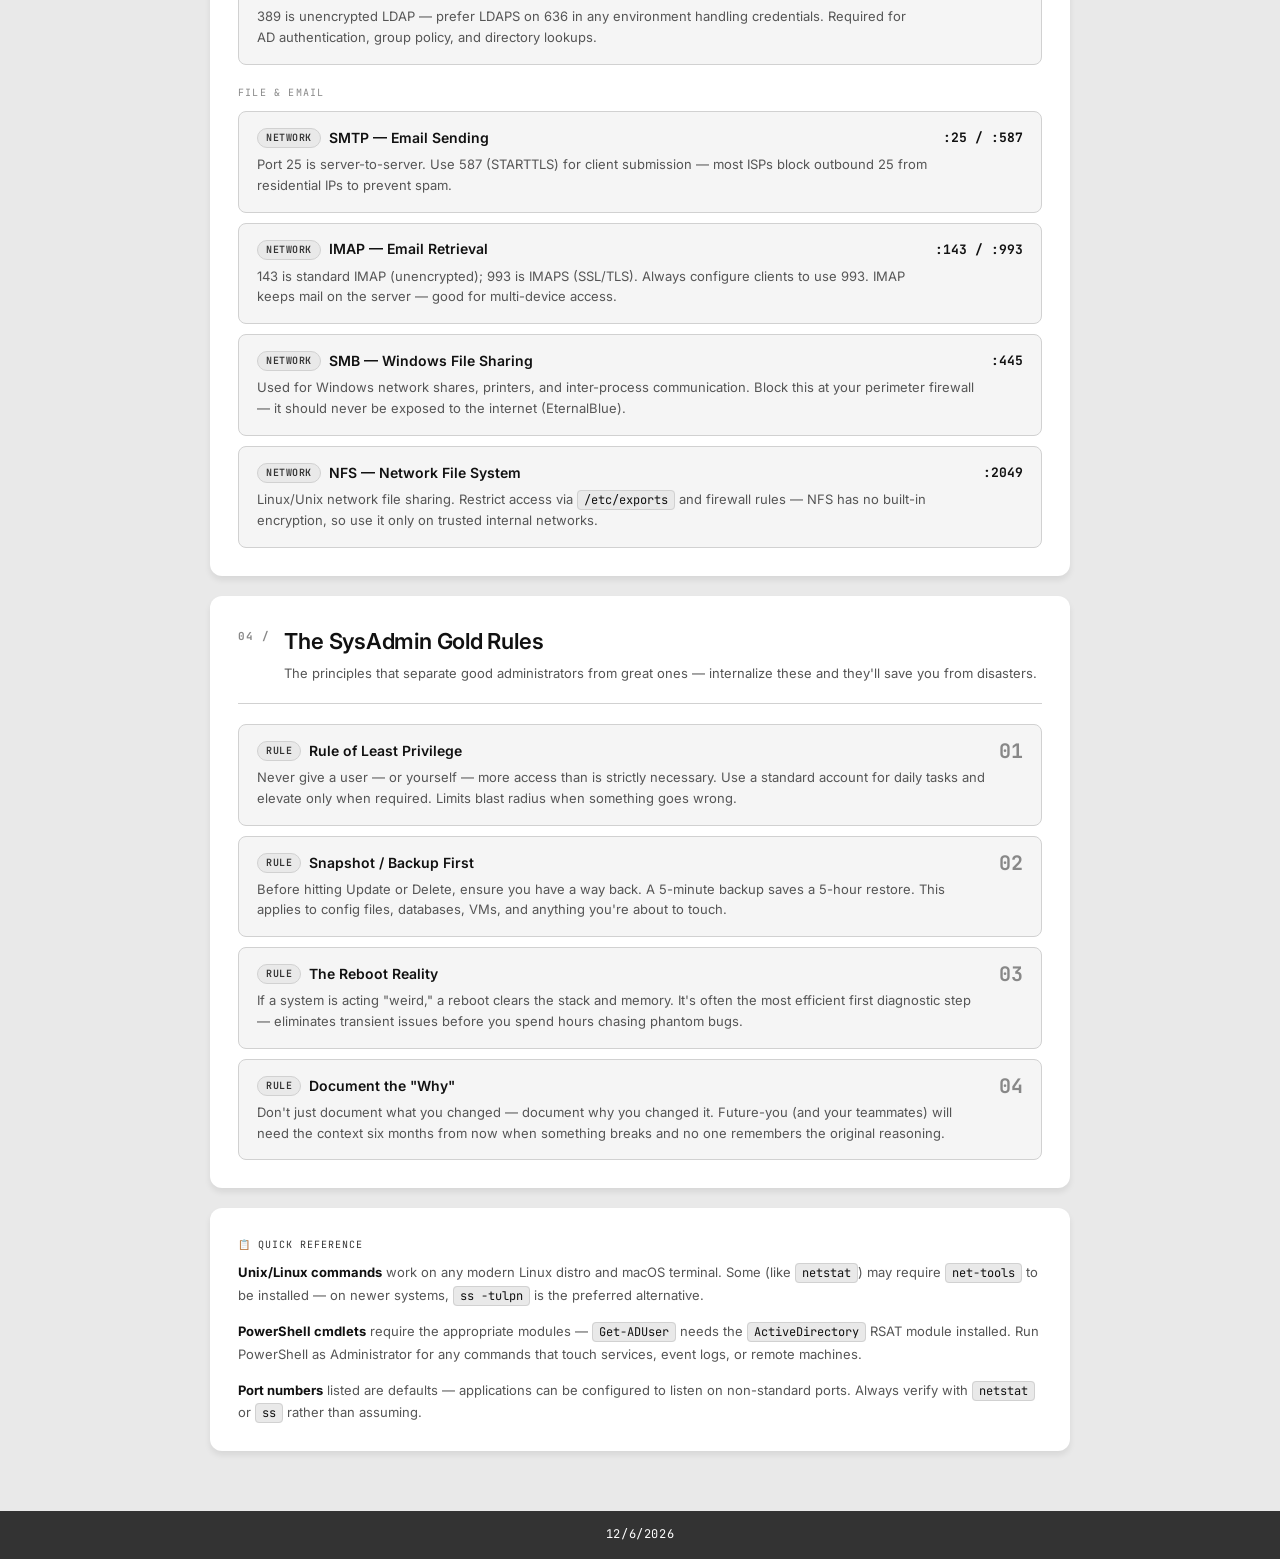
==== commit 5d4ed6ce: "Update cheat-sheet.html" ====
--- a/cheat-sheet.html
+++ b/cheat-sheet.html
@@ -3,905 +3,1048 @@
 <head>
 <meta charset="UTF-8">
 <meta name="viewport" content="width=device-width, initial-scale=1.0">
+<meta name="description" content="IT System Administrator Cheat Sheet — Unix/Linux, PowerShell, network ports, and the gold rules every SysAdmin lives by.">
+<meta name="theme-color" content="#333333">
 <title>IT SysAdmin Essential Guide</title>
-<link href="https://fonts.googleapis.com/css2?family=JetBrains+Mono:wght@400;600;700&family=Sora:wght@300;400;600;700&display=swap" rel="stylesheet">
+ 
+<link rel="preconnect" href="https://fonts.googleapis.com">
+<link rel="preconnect" href="https://fonts.gstatic.com" crossorigin>
+<link href="https://fonts.googleapis.com/css2?family=Inter:wght@400;500;600;700&family=JetBrains+Mono:wght@400;600;700&display=swap" rel="stylesheet">
+ 
 <style>
-  :root {
-  --color-white-smoke: #f8f7f3;
-  --color-ghost-white: #fafafa;
-  --color-white: #ffffff;
-  --color-black: #001c09;
-  --color-dark-gray: #094c24;
-
-  --gradient-linear: linear-gradient(to right, #0a4b23, #094c24);
-
-  --color-black-text: #000000;
-  --color-dark-gray-text: #1e1e1e;
-  --color-charcoal: #3c3c3c;
-  --color-light-gray: #d1d1d1;
-  --color-white-text: #ffffff;
-
-  --color-black-btn: #000000;
-  --color-lavender: #e5e7eb;
-
-  --bg: var(--color-white-smoke);
-  --surface: var(--color-white);
-  --surface2: var(--color-ghost-white);
-  --border: var(--color-light-gray);
-
-  --accent: #0a4b23;
-  --accent2: #094c24;
-  --accent3: #1e1e1e;
-  --accent4: #0a4b23;
-
-  --text: var(--color-black-text);
-  --text-muted: var(--color-black);
-  --text-dim: var(--color-light-gray);
-
-  --badge-h: 32px;
-}
-
-* { box-sizing: border-box; margin: 0; padding: 0; }
-
+/* =========================================================
+   Design tokens — same palette as the portfolio
+   ========================================================= */
+:root {
+    --color-bg:        #e9e9e9;
+    --color-surface:   #ffffff;
+    --color-surface2:  #f5f5f5;
+    --color-text:      #111111;
+    --color-muted:     #555555;
+    --color-accent:    #333333;
+    --color-border:    #d1d1d1;
+    --color-dim:       #888888;
+ 
+    --shadow-sm: 0 2px 4px rgba(0, 0, 0, 0.05);
+    --shadow-md: 0 4px 6px rgba(0, 0, 0, 0.08);
+    --shadow-lg: 0 8px 20px rgba(0, 0, 0, 0.12);
+ 
+    --radius-sm: 8px;
+    --radius-md: 12px;
+ 
+    --container: 900px;
+    --nav-height: 52px;
+ 
+    --transition: 0.2s ease;
+    --reveal: 0.6s cubic-bezier(0.22, 1, 0.36, 1);
+ 
+    --font-sans: 'Inter', system-ui, -apple-system, BlinkMacSystemFont, sans-serif;
+    --font-mono: 'JetBrains Mono', ui-monospace, SFMono-Regular, Menlo, monospace;
+}
+ 
+/* =========================================================
+   Base
+   ========================================================= */
+*,
+*::before,
+*::after {
+    box-sizing: border-box;
+    margin: 0;
+    padding: 0;
+}
+ 
+html {
+    scroll-behavior: smooth;
+    scroll-padding-top: calc(var(--nav-height) + 12px);
+}
+ 
 body {
-  font-family: 'Sora', sans-serif;
-  background: var(--bg);
-  color: var(--text);
-  min-height: 100vh;
-  padding: 0 0 80px;
-}
-
-/* HEADER */
+    font-family: var(--font-sans);
+    background: var(--color-bg);
+    color: var(--color-text);
+    line-height: 1.6;
+    min-height: 100vh;
+    display: flex;
+    flex-direction: column;
+    -webkit-font-smoothing: antialiased;
+    text-rendering: optimizeLegibility;
+}
+ 
+img { max-width: 100%; display: block; }
+ 
+/* =========================================================
+   Typography
+   ========================================================= */
+h1 {
+    font-size: clamp(1.75rem, 4vw + 0.5rem, 2.5rem);
+    font-weight: 700;
+    line-height: 1.15;
+    letter-spacing: -0.02em;
+    margin-bottom: 0.875rem;
+}
+ 
+h2 {
+    font-size: clamp(1.125rem, 1vw + 0.9rem, 1.375rem);
+    font-weight: 600;
+    letter-spacing: -0.01em;
+    color: var(--color-text);
+}
+ 
+/* =========================================================
+   Navigation (sticky)
+   ========================================================= */
+nav {
+    background-color: var(--color-accent);
+    padding: 0.6rem 1rem;
+    position: sticky;
+    top: 0;
+    z-index: 100;
+    box-shadow: var(--shadow-sm);
+}
+ 
+.nav-inner {
+    max-width: var(--container);
+    margin: 0 auto;
+    display: flex;
+    flex-wrap: wrap;
+    justify-content: center;
+    gap: 0.25rem 1.25rem;
+}
+ 
+nav a {
+    color: #fff;
+    padding: 0.4rem 0.65rem;
+    font-weight: 600;
+    font-size: 0.85rem;
+    text-transform: uppercase;
+    letter-spacing: 0.05em;
+    text-decoration: none;
+    border-radius: var(--radius-sm);
+    transition: background-color var(--transition);
+}
+ 
+nav a:hover { background-color: rgba(255, 255, 255, 0.12); }
+nav a:focus-visible {
+    outline: 2px solid #fff;
+    outline-offset: 2px;
+}
+ 
+/* =========================================================
+   Header
+   ========================================================= */
 header {
-  background: var(--gradient-linear);
-  border-bottom: 1px solid var(--border);
-  padding: 48px 40px 40px;
-  position: relative;
-  overflow: hidden;
-}
-header::before {
-  content: '';
-  position: absolute;
-  top: -80px; right: -100px;
-  width: 400px; height: 400px;
-  background: radial-gradient(circle, rgba(124,108,255,0.12) 0%, transparent 70%);
-  pointer-events: none;
-}
-header::after {
-  content: '';
-  position: absolute;
-  bottom: -60px; left: -60px;
-  width: 300px; height: 300px;
-  background: radial-gradient(circle, rgba(0,212,255,0.08) 0%, transparent 70%);
-  pointer-events: none;
-}
-
+    background-color: var(--color-bg);
+    text-align: center;
+    padding: 3rem 1.25rem 2.5rem;
+}
+ 
 .header-inner {
-  max-width: 900px;
-  margin: 0 auto;
-  position: relative;
-  z-index: 1;
-}
-
+    max-width: var(--container);
+    margin: 0 auto;
+}
+ 
 .header-label {
-  font-family: 'JetBrains Mono', monospace;
-  font-size: 11px;
-  letter-spacing: 0.2em;
-  text-transform: uppercase;
-  color: rgba(255,255,255,0.6);
-  margin-bottom: 14px;
-  display: flex;
-  align-items: center;
-  gap: 8px;
-}
+    font-family: var(--font-mono);
+    font-size: 11px;
+    letter-spacing: 0.2em;
+    text-transform: uppercase;
+    color: var(--color-muted);
+    margin-bottom: 1rem;
+    display: inline-flex;
+    align-items: center;
+    gap: 0.5rem;
+}
+ 
 .header-label::before {
-  content: '';
-  display: inline-block;
-  width: 20px; height: 1px;
-  background: rgba(255,255,255,0.4);
-}
-
-h1 {
-  font-size: clamp(26px, 4vw, 40px);
-  font-weight: 700;
-  line-height: 1.15;
-  letter-spacing: -0.02em;
-  color: var(--color-white-text);
-  margin-bottom: 16px;
-}
-
+    content: '';
+    display: inline-block;
+    width: 20px;
+    height: 1px;
+    background: var(--color-muted);
+}
+ 
 .header-desc {
-  font-size: 15px;
-  color: rgba(255,255,255,0.8);
-  max-width: 560px;
-  line-height: 1.7;
-  margin-bottom: 28px;
-}
-
+    font-size: clamp(0.95rem, 1vw + 0.7rem, 1.0625rem);
+    color: var(--color-muted);
+    max-width: 560px;
+    margin: 0 auto 1.75rem;
+    line-height: 1.7;
+}
+ 
 .header-stats {
-  display: flex;
-  gap: 24px;
-  flex-wrap: wrap;
-}
+    display: flex;
+    gap: 1.5rem;
+    flex-wrap: wrap;
+    justify-content: center;
+}
+ 
 .stat {
-  display: flex;
-  flex-direction: column;
-  gap: 2px;
-}
+    display: flex;
+    flex-direction: column;
+    gap: 2px;
+    align-items: center;
+}
+ 
 .stat-val {
-  font-family: 'JetBrains Mono', monospace;
-  font-size: 20px;
-  font-weight: 700;
-  color: var(--color-white-text);
-}
+    font-family: var(--font-mono);
+    font-size: 1.25rem;
+    font-weight: 700;
+    color: var(--color-text);
+}
+ 
 .stat-label {
-  font-size: 11px;
-  color: rgba(255,255,255,0.5);
-  letter-spacing: 0.05em;
-  text-transform: uppercase;
-}
-
-/* LEGEND */
-.legend {
-  max-width: 900px;
-  margin: 0 auto;
-  padding: 20px 40px;
-  display: flex;
-  gap: 20px;
-  flex-wrap: wrap;
-  border-bottom: 1px solid var(--border);
-}
-.legend-item {
-  display: flex;
-  align-items: center;
-  gap: 6px;
-  font-size: 12px;
-  color: var(--text-muted);
-}
+    font-size: 11px;
+    color: var(--color-muted);
+    letter-spacing: 0.05em;
+    text-transform: uppercase;
+}
+ 
+/* =========================================================
+   Main
+   ========================================================= */
+main {
+    width: 100%;
+    max-width: var(--container);
+    margin: 0 auto;
+    padding: 1.25rem;
+    flex: 1;
+}
+ 
+/* =========================================================
+   Sections (white cards) — portfolio pattern
+   ========================================================= */
+section {
+    background-color: var(--color-surface);
+    margin-bottom: 1.25rem;
+    padding: 1.75rem;
+    border-radius: var(--radius-md);
+    box-shadow: var(--shadow-md);
+ 
+    opacity: 0;
+    transform: translateY(12px);
+    transition: opacity var(--reveal), transform var(--reveal);
+}
+ 
+section.is-visible {
+    opacity: 1;
+    transform: translateY(0);
+}
+ 
+section:last-of-type { margin-bottom: 0; }
+ 
+/* =========================================================
+   Legend
+   ========================================================= */
+.legend ul {
+    list-style: none;
+    display: flex;
+    gap: 0.75rem 1.25rem;
+    flex-wrap: wrap;
+    margin-top: 0.875rem;
+}
+ 
+.legend li {
+    display: flex;
+    align-items: center;
+    gap: 0.5rem;
+    font-size: 0.8125rem;
+    color: var(--color-muted);
+}
+ 
+/* =========================================================
+   Pills
+   ========================================================= */
 .pill {
-  display: inline-flex;
-  align-items: center;
-  height: 20px;
-  padding: 0 8px;
-  border-radius: 10px;
-  font-family: 'JetBrains Mono', monospace;
-  font-size: 10px;
-  font-weight: 600;
-  letter-spacing: 0.05em;
-  text-transform: uppercase;
-}
-
-.pill-unix {
-  background: rgba(10, 75, 35, 0.1);
-  color: var(--accent);
-  border: 1px solid rgba(10, 75, 35, 0.2);
-}
-.pill-powershell {
-  background: rgba(9, 76, 36, 0.1);
-  color: var(--accent2);
-  border: 1px solid rgba(9, 76, 36, 0.2);
-}
-.pill-network {
-  background: rgba(60, 60, 60, 0.1);
-  color: var(--color-charcoal);
-  border: 1px solid rgba(60, 60, 60, 0.2);
-}
-.pill-rule {
-  background: rgba(30, 30, 30, 0.1);
-  color: var(--color-dark-gray-text);
-  border: 1px solid rgba(30, 30, 30, 0.2);
-}
+    display: inline-flex;
+    align-items: center;
+    height: 20px;
+    padding: 0 0.5rem;
+    border-radius: 10px;
+    font-family: var(--font-mono);
+    font-size: 10px;
+    font-weight: 600;
+    letter-spacing: 0.05em;
+    text-transform: uppercase;
+    background: var(--color-bg);
+    color: var(--color-accent);
+    border: 1px solid var(--color-border);
+    white-space: nowrap;
+}
+ 
+/* Warning pill — inverted for visual distinction */
 .pill-tip {
-  background: rgba(209, 209, 209, 0.2);
-  color: var(--color-dark-gray-text);
-  border: 1px solid rgba(209, 209, 209, 0.3);
-}
-
-/* PHASES */
-.phases {
-  max-width: 900px;
-  margin: 0 auto;
-  padding: 40px 40px 0;
-  display: flex;
-  flex-direction: column;
-  gap: 48px;
-}
-
+    background: var(--color-accent);
+    color: #fff;
+    border-color: var(--color-accent);
+}
+ 
+/* =========================================================
+   Phase header (inside each section)
+   ========================================================= */
 .phase-header {
-  display: flex;
-  align-items: flex-start;
-  gap: 16px;
-  margin-bottom: 20px;
-}
-
+    display: flex;
+    align-items: flex-start;
+    gap: 0.875rem;
+    margin-bottom: 1.25rem;
+    padding-bottom: 1.25rem;
+    border-bottom: 1px solid var(--color-border);
+}
+ 
 .phase-num {
-  font-family: 'JetBrains Mono', monospace;
-  font-size: 11px;
-  font-weight: 700;
-  color: var(--text-dim);
-  letter-spacing: 0.1em;
-  padding-top: 4px;
-  min-width: 40px;
-}
-
-.phase-title-block { flex: 1; }
-
-.phase-title {
-  font-size: 20px;
-  font-weight: 700;
-  letter-spacing: -0.01em;
-  color: var(--color-black-text);
-  margin-bottom: 4px;
-}
-
+    font-family: var(--font-mono);
+    font-size: 0.6875rem;
+    font-weight: 700;
+    color: var(--color-dim);
+    letter-spacing: 0.1em;
+    padding-top: 4px;
+    min-width: 32px;
+}
+ 
+.phase-title-block { flex: 1; min-width: 0; }
+ 
 .phase-subtitle {
-  font-size: 13px;
-  color: var(--text-muted);
-  line-height: 1.5;
-}
-
-.phase-accent {
-  width: 3px;
-  border-radius: 3px;
-  align-self: stretch;
-  min-height: 40px;
-}
-
-/* CARDS */
+    font-size: 0.8125rem;
+    color: var(--color-muted);
+    line-height: 1.55;
+    margin-top: 0.25rem;
+}
+ 
+/* =========================================================
+   Cards (commands, ports, rules)
+   ========================================================= */
 .cards {
-  display: flex;
-  flex-direction: column;
-  gap: 10px;
-  padding-left: 56px;
-}
-
+    list-style: none;
+    display: flex;
+    flex-direction: column;
+    gap: 0.625rem;
+}
+ 
 .card {
-  background: var(--surface);
-  border: 1px solid var(--border);
-  border-radius: 10px;
-  padding: 18px 22px;
-  display: grid;
-  grid-template-columns: 1fr auto;
-  gap: 12px;
-  align-items: start;
-  text-decoration: none;
-  color: inherit;
-  transition: border-color 0.15s, background 0.15s, transform 0.1s;
-  position: relative;
-  overflow: hidden;
-}
-.card::before {
-  content: '';
-  position: absolute;
-  top: 0; left: 0;
-  width: 3px; height: 100%;
-  opacity: 0;
-  transition: opacity 0.15s;
-}
+    background: var(--color-surface2);
+    border: 1px solid var(--color-border);
+    border-radius: var(--radius-sm);
+    padding: 1rem 1.125rem;
+    display: grid;
+    grid-template-columns: 1fr auto;
+    gap: 0.875rem;
+    align-items: start;
+    transition: border-color var(--transition), background-color var(--transition);
+}
+ 
 .card:hover {
-  border-color: var(--accent);
-  background: var(--surface2);
-  transform: translateX(2px);
-}
-.card:hover::before { opacity: 1; }
-
-/* no-hover static cards (for rules/ports) */
-.card-static {
-  cursor: default;
-}
-.card-static:hover {
-  transform: none;
-}
-
-.phase-1 .card::before,
-.phase-1 .phase-accent { background: var(--accent); }
-.phase-2 .card::before,
-.phase-2 .phase-accent { background: var(--accent2); }
-.phase-3 .card::before,
-.phase-3 .phase-accent { background: var(--color-charcoal); }
-.phase-4 .card::before,
-.phase-4 .phase-accent { background: var(--color-dark-gray-text); }
-
+    border-color: var(--color-accent);
+    background: var(--color-surface);
+}
+ 
 .card-left { min-width: 0; }
-
+ 
 .card-top {
-  display: flex;
-  align-items: center;
-  gap: 8px;
-  margin-bottom: 6px;
-  flex-wrap: wrap;
-}
-
+    display: flex;
+    align-items: center;
+    gap: 0.5rem;
+    margin-bottom: 0.375rem;
+    flex-wrap: wrap;
+}
+ 
 .card-title {
-  font-size: 14px;
-  font-weight: 600;
-  color: var(--color-black-text);
-  line-height: 1.3;
-}
-
+    font-size: 0.875rem;
+    font-weight: 600;
+    color: var(--color-text);
+    line-height: 1.3;
+}
+ 
 .card-desc {
-  font-size: 12.5px;
-  color: var(--text-muted);
-  line-height: 1.6;
-}
-
+    font-size: 0.8125rem;
+    color: var(--color-muted);
+    line-height: 1.6;
+}
+ 
 .card-right {
-  display: flex;
-  flex-direction: column;
-  align-items: flex-end;
-  gap: 6px;
-  flex-shrink: 0;
-}
-
-/* Code badge (replaces card-points for commands) */
+    display: flex;
+    flex-direction: column;
+    align-items: flex-end;
+    gap: 0.375rem;
+    flex-shrink: 0;
+}
+ 
+/* Code badge on the right */
 .card-code {
-  font-family: 'JetBrains Mono', monospace;
-  font-size: 11px;
-  color: var(--accent);
-  background: rgba(10,75,35,0.07);
-  border: 1px solid rgba(10,75,35,0.15);
-  border-radius: 5px;
-  padding: 3px 8px;
-  white-space: nowrap;
-  letter-spacing: 0.02em;
-}
-
+    font-family: var(--font-mono);
+    font-size: 0.6875rem;
+    color: var(--color-text);
+    background: var(--color-bg);
+    border: 1px solid var(--color-border);
+    border-radius: 5px;
+    padding: 0.1875rem 0.5rem;
+    white-space: nowrap;
+    letter-spacing: 0.02em;
+}
+ 
+/* Port number on the right */
 .card-port {
-  font-family: 'JetBrains Mono', monospace;
-  font-size: 13px;
-  font-weight: 700;
-  color: var(--color-charcoal);
-  white-space: nowrap;
-}
-
+    font-family: var(--font-mono);
+    font-size: 0.8125rem;
+    font-weight: 700;
+    color: var(--color-text);
+    white-space: nowrap;
+}
+ 
+/* Rule number on the right */
 .card-rule-num {
-  font-family: 'JetBrains Mono', monospace;
-  font-size: 22px;
-  font-weight: 700;
-  color: var(--text-dim);
-  line-height: 1;
-}
-
-/* INLINE CODE */
+    font-family: var(--font-mono);
+    font-size: 1.25rem;
+    font-weight: 700;
+    color: var(--color-dim);
+    line-height: 1;
+}
+ 
+/* =========================================================
+   Inline code
+   ========================================================= */
 code {
-  font-family: 'JetBrains Mono', monospace;
-  font-size: 11.5px;
-  background: rgba(10,75,35,0.07);
-  border: 1px solid rgba(10,75,35,0.12);
-  border-radius: 4px;
-  padding: 1px 6px;
-  color: var(--accent);
-}
-
-/* PORT GROUPS inside phase 3 */
-.port-group {
-  margin-bottom: 6px;
-}
+    font-family: var(--font-mono);
+    font-size: 0.75rem;
+    background: var(--color-bg);
+    border: 1px solid var(--color-border);
+    border-radius: 4px;
+    padding: 1px 0.375rem;
+    color: var(--color-text);
+}
+ 
+/* =========================================================
+   Port groups (within Network section)
+   ========================================================= */
+.port-group + .port-group {
+    margin-top: 1.25rem;
+}
+ 
 .port-group-label {
-  font-family: 'JetBrains Mono', monospace;
-  font-size: 10px;
-  letter-spacing: 0.12em;
-  text-transform: uppercase;
-  color: var(--text-dim);
-  margin-bottom: 8px;
-  padding-left: 56px;
-}
-
-/* DIVIDER */
-.phase-divider {
-  border: none;
-  border-top: 1px dashed var(--border);
-  margin: 0;
-}
-
-/* FOOTER NOTE */
-.footer-note {
-  max-width: 900px;
-  margin: 48px auto 0;
-  padding: 20px 24px;
-  background: var(--surface);
-  border: 1px solid var(--border);
-  border-radius: 10px;
-  font-size: 12.5px;
-  color: var(--text-muted);
-  line-height: 1.7;
-}
-.footer-note strong { color: var(--text); }
-
+    font-family: var(--font-mono);
+    font-size: 0.625rem;
+    letter-spacing: 0.12em;
+    text-transform: uppercase;
+    color: var(--color-dim);
+    margin-bottom: 0.625rem;
+}
+ 
+/* =========================================================
+   Quick Reference (footer note styled as a section)
+   ========================================================= */
+.quick-ref {
+    font-size: 0.8125rem;
+    color: var(--color-muted);
+    line-height: 1.7;
+}
+ 
+.quick-ref strong { color: var(--color-text); }
+ 
+.quick-ref p + p { margin-top: 0.875rem; }
+ 
 .tip-label {
-  font-family: 'JetBrains Mono', monospace;
-  font-size: 10px;
-  letter-spacing: 0.1em;
-  text-transform: uppercase;
-  color: var(--accent);
-  margin-bottom: 6px;
-}
-
+    font-family: var(--font-mono);
+    font-size: 0.625rem;
+    letter-spacing: 0.1em;
+    text-transform: uppercase;
+    color: var(--color-accent);
+    margin-bottom: 0.5rem;
+    display: block;
+}
+ 
+/* =========================================================
+   Footer
+   ========================================================= */
+footer {
+    background-color: var(--color-accent);
+    color: #fff;
+    text-align: center;
+    padding: 0.875rem 1rem;
+    margin-top: 2.5rem;
+    font-family: var(--font-mono);
+    font-size: 0.75rem;
+    letter-spacing: 0.05em;
+}
+ 
+footer p { margin: 0; }
+ 
+/* =========================================================
+   Links
+   ========================================================= */
+a {
+    color: var(--color-text);
+    text-decoration: none;
+    font-weight: 500;
+    transition: color var(--transition);
+}
+ 
+main a:hover {
+    text-decoration: underline;
+    text-underline-offset: 3px;
+}
+ 
+a:focus-visible {
+    outline: 2px solid var(--color-accent);
+    outline-offset: 2px;
+    border-radius: 2px;
+}
+ 
+/* =========================================================
+   Responsive
+   ========================================================= */
+@media (max-width: 768px) {
+    main { padding: 1rem; }
+    section { padding: 1.5rem; }
+}
+ 
 @media (max-width: 600px) {
-  header { padding: 36px 20px 32px; }
-  .legend { padding: 16px 20px; }
-  .phases { padding: 28px 20px 0; }
-  .cards { padding-left: 0; }
-  .port-group-label { padding-left: 0; }
-  .footer-note { margin: 28px 20px 0; }
-  .card { grid-template-columns: 1fr; }
-  .card-right { flex-direction: row; align-items: center; }
+    header { padding: 2rem 1rem 1.75rem; }
+ 
+    section { padding: 1.25rem; }
+ 
+    .card {
+        grid-template-columns: 1fr;
+        gap: 0.625rem;
+    }
+ 
+    .card-right {
+        flex-direction: row;
+        align-items: center;
+        justify-content: flex-start;
+    }
+ 
+    .header-stats { gap: 1rem; }
+ 
+    .nav-inner { gap: 0.25rem 0.5rem; }
+ 
+    nav a {
+        padding: 0.4rem 0.5rem;
+        font-size: 0.78rem;
+    }
+ 
+    .phase-header {
+        flex-wrap: wrap;
+        gap: 0.5rem;
+    }
+ 
+    .phase-num { min-width: auto; }
+}
+ 
+/* =========================================================
+   Reduced motion
+   ========================================================= */
+@media (prefers-reduced-motion: reduce) {
+    html { scroll-behavior: auto; }
+ 
+    section,
+    section.is-visible {
+        opacity: 1;
+        transform: none;
+        transition: none;
+    }
+ 
+    *,
+    *::before,
+    *::after {
+        animation-duration: 0.01ms !important;
+        animation-iteration-count: 1 !important;
+        transition-duration: 0.01ms !important;
+    }
 }
 </style>
 </head>
 <body>
-
+ 
+<nav aria-label="Primary">
+    <div class="nav-inner">
+        <a href="#unix">Unix</a>
+        <a href="#powershell">PowerShell</a>
+        <a href="#network">Network</a>
+        <a href="#rules">Rules</a>
+    </div>
+</nav>
+ 
 <header>
-  <div class="header-inner">
-    <div class="header-label">Essential Reference Guide</div>
-    <h1>IT System Administrator<br>Cheat Sheet</h1>
-    <p class="header-desc">A practical reference for Unix/Linux, PowerShell, network ports, and the gold rules every SysAdmin lives by.</p>
-    <div class="header-stats">
-      <div class="stat"><span class="stat-val">4</span><span class="stat-label">Sections</span></div>
-      <div class="stat"><span class="stat-val">7</span><span class="stat-label">Unix Commands</span></div>
-      <div class="stat"><span class="stat-val">6</span><span class="stat-label">PS Cmdlets</span></div>
-      <div class="stat"><span class="stat-val">14</span><span class="stat-label">Key Ports</span></div>
+    <div class="header-inner">
+        <div class="header-label">Essential Reference Guide</div>
+        <h1>IT System Administrator<br>Cheat Sheet</h1>
+        <p class="header-desc">A practical reference for Unix/Linux, PowerShell, network ports, and the gold rules every SysAdmin lives by.</p>
+        <div class="header-stats">
+            <div class="stat"><span class="stat-val">4</span><span class="stat-label">Sections</span></div>
+            <div class="stat"><span class="stat-val">7</span><span class="stat-label">Unix Commands</span></div>
+            <div class="stat"><span class="stat-val">6</span><span class="stat-label">PS Cmdlets</span></div>
+            <div class="stat"><span class="stat-val">14</span><span class="stat-label">Key Ports</span></div>
+        </div>
     </div>
-  </div>
 </header>
-
-<div class="legend">
-  <div class="legend-item"><span class="pill pill-unix">Unix</span> Linux commands</div>
-  <div class="legend-item"><span class="pill pill-powershell">PowerShell</span> Windows automation</div>
-  <div class="legend-item"><span class="pill pill-network">Network</span> ports &amp; protocols</div>
-  <div class="legend-item"><span class="pill pill-rule">Rule</span> gold standard practices</div>
-  <div class="legend-item"><span class="pill pill-tip">Warning</span> proceed with caution</div>
-</div>
-
-<div class="phases">
-
-  <!-- SECTION 1 -->
-  <div class="phase phase-1">
-    <div class="phase-header">
-      <span class="phase-num">01 /</span>
-      <div class="phase-accent"></div>
-      <div class="phase-title-block">
-        <div class="phase-title">Unix/Linux Mastery</div>
-        <div class="phase-subtitle">Efficiency, system health, and log analysis — the commands you'll reach for every single day.</div>
-      </div>
-    </div>
-    <div class="cards">
-
-      <div class="card card-static">
-        <div class="card-left">
-          <div class="card-top">
-            <span class="pill pill-unix">Unix</span>
-            <span class="card-title">Process Monitoring</span>
-          </div>
-          <div class="card-desc">Use <code>htop</code> for a better visual interface if installed — color-coded, scrollable, and lets you kill processes interactively. Fall back to <code>top</code> if htop isn't available.</div>
+ 
+<main>
+ 
+    <section class="legend" aria-label="Legend">
+        <h2>Legend</h2>
+        <ul>
+            <li><span class="pill pill-unix">Unix</span> Linux commands</li>
+            <li><span class="pill pill-powershell">PowerShell</span> Windows automation</li>
+            <li><span class="pill pill-network">Network</span> ports &amp; protocols</li>
+            <li><span class="pill pill-rule">Rule</span> gold standard practices</li>
+            <li><span class="pill pill-tip">Warning</span> proceed with caution</li>
+        </ul>
+    </section>
+ 
+    <!-- SECTION 1 -->
+    <section id="unix" class="phase phase-1">
+        <div class="phase-header">
+            <span class="phase-num">01 /</span>
+            <div class="phase-title-block">
+                <h2>Unix/Linux Mastery</h2>
+                <div class="phase-subtitle">Efficiency, system health, and log analysis &mdash; the commands you'll reach for every single day.</div>
+            </div>
         </div>
-        <div class="card-right">
-          <span class="card-code">top / htop</span>
+ 
+        <ul class="cards">
+            <li class="card">
+                <div class="card-left">
+                    <div class="card-top">
+                        <span class="pill pill-unix">Unix</span>
+                        <span class="card-title">Process Monitoring</span>
+                    </div>
+                    <div class="card-desc">Use <code>htop</code> for a better visual interface if installed &mdash; color-coded, scrollable, and lets you kill processes interactively. Fall back to <code>top</code> if htop isn't available.</div>
+                </div>
+                <div class="card-right">
+                    <span class="card-code">top / htop</span>
+                </div>
+            </li>
+ 
+            <li class="card">
+                <div class="card-left">
+                    <div class="card-top">
+                        <span class="pill pill-unix">Unix</span>
+                        <span class="card-title">Recursive Log Search</span>
+                    </div>
+                    <div class="card-desc">Quickly finds matching strings across all log files in a directory. Swap <code>"error"</code> for any pattern &mdash; combine with <code>-i</code> for case-insensitive matching.</div>
+                </div>
+                <div class="card-right">
+                    <span class="card-code">grep -r "error" /var/log</span>
+                </div>
+            </li>
+ 
+            <li class="card">
+                <div class="card-left">
+                    <div class="card-top">
+                        <span class="pill pill-unix">Unix</span>
+                        <span class="card-title">File Permissions</span>
+                    </div>
+                    <div class="card-desc">Sets <code>rwxr-xr-x</code> &mdash; owner can read/write/execute; group and others can read and execute. Use <code>644</code> for files that shouldn't be executed.</div>
+                </div>
+                <div class="card-right">
+                    <span class="card-code">chmod 755 [file]</span>
+                </div>
+            </li>
+ 
+            <li class="card">
+                <div class="card-left">
+                    <div class="card-top">
+                        <span class="pill pill-unix">Unix</span>
+                        <span class="card-title">Disk Usage</span>
+                    </div>
+                    <div class="card-desc">The <code>-h</code> flag outputs human-readable sizes (GB/MB) instead of raw blocks. Add <code>--max-depth=1</code> to drill into a specific directory's subdirectories.</div>
+                </div>
+                <div class="card-right">
+                    <span class="card-code">df -h</span>
+                </div>
+            </li>
+ 
+            <li class="card">
+                <div class="card-left">
+                    <div class="card-top">
+                        <span class="pill pill-unix">Unix</span>
+                        <span class="card-title">Live Log View</span>
+                    </div>
+                    <div class="card-desc">Streams new log entries to your screen in real-time as they're written. Invaluable for watching deployments, monitoring auth attempts, or tailing application errors.</div>
+                </div>
+                <div class="card-right">
+                    <span class="card-code">tail -f [file]</span>
+                </div>
+            </li>
+ 
+            <li class="card">
+                <div class="card-left">
+                    <div class="card-top">
+                        <span class="pill pill-unix">Unix</span>
+                        <span class="card-title">Port Audit</span>
+                    </div>
+                    <div class="card-desc">Shows exactly which PID is listening on which port. <code>-t</code> TCP, <code>-u</code> UDP, <code>-l</code> listening only, <code>-p</code> show PID, <code>-n</code> skip DNS resolution for speed.</div>
+                </div>
+                <div class="card-right">
+                    <span class="card-code">netstat -tulpn</span>
+                </div>
+            </li>
+ 
+            <li class="card">
+                <div class="card-left">
+                    <div class="card-top">
+                        <span class="pill pill-unix">Unix</span>
+                        <span class="card-title">Repeat Last Command as Root</span>
+                    </div>
+                    <div class="card-desc">Executes the previous command with <code>sudo</code> privileges. The <code>!!</code> expands to the full previous command &mdash; a huge time-saver when you forget to prefix with sudo.</div>
+                </div>
+                <div class="card-right">
+                    <span class="card-code">sudo !!</span>
+                </div>
+            </li>
+        </ul>
+    </section>
+ 
+    <!-- SECTION 2 -->
+    <section id="powershell" class="phase phase-2">
+        <div class="phase-header">
+            <span class="phase-num">02 /</span>
+            <div class="phase-title-block">
+                <h2>PowerShell Proficiency</h2>
+                <div class="phase-subtitle">Automation, Active Directory, and Windows internals &mdash; cmdlets you'll use daily in any Windows environment.</div>
+            </div>
         </div>
-      </div>
-
-      <div class="card card-static">
-        <div class="card-left">
-          <div class="card-top">
-            <span class="pill pill-unix">Unix</span>
-            <span class="card-title">Recursive Log Search</span>
-          </div>
-          <div class="card-desc">Quickly finds matching strings across all log files in a directory. Swap <code>"error"</code> for any pattern — combine with <code>-i</code> for case-insensitive matching.</div>
+ 
+        <ul class="cards">
+            <li class="card">
+                <div class="card-left">
+                    <div class="card-top">
+                        <span class="pill pill-powershell">PowerShell</span>
+                        <span class="card-title">List Stopped Services</span>
+                    </div>
+                    <div class="card-desc">Pipes all services through a filter to surface only those not currently running &mdash; faster than scrolling through Services.msc for a quick health check.</div>
+                </div>
+                <div class="card-right">
+                    <span class="card-code">Get-Service | Where-Object</span>
+                </div>
+            </li>
+ 
+            <li class="card">
+                <div class="card-left">
+                    <div class="card-top">
+                        <span class="pill pill-powershell">PowerShell</span>
+                        <span class="card-title">Remote Port Check</span>
+                    </div>
+                    <div class="card-desc">A smarter alternative to ping &mdash; tests if a specific TCP port is open on a remote host. Use this before opening a ticket about connectivity; it tells you exactly where the block is.</div>
+                </div>
+                <div class="card-right">
+                    <span class="card-code">Test-NetConnection</span>
+                </div>
+            </li>
+ 
+            <li class="card">
+                <div class="card-left">
+                    <div class="card-top">
+                        <span class="pill pill-powershell">PowerShell</span>
+                        <span class="card-title">Filter System Errors</span>
+                    </div>
+                    <div class="card-desc">Cuts through event log noise to show only <code>Error</code>-level entries from the System log. Add <code>-Newest 50</code> to limit output, or <code>-Source</code> to narrow by application.</div>
+                </div>
+                <div class="card-right">
+                    <span class="card-code">Get-EventLog</span>
+                </div>
+            </li>
+ 
+            <li class="card">
+                <div class="card-left">
+                    <div class="card-top">
+                        <span class="pill pill-powershell">PowerShell</span>
+                        <span class="card-title">Find Disabled AD Accounts</span>
+                    </div>
+                    <div class="card-desc">Queries Active Directory for all disabled user accounts in one shot. Useful for quarterly access reviews, offboarding audits, or license cleanup before renewals.</div>
+                </div>
+                <div class="card-right">
+                    <span class="card-code">Get-ADUser -Filter</span>
+                </div>
+            </li>
+ 
+            <li class="card">
+                <div class="card-left">
+                    <div class="card-top">
+                        <span class="pill pill-powershell">PowerShell</span>
+                        <span class="card-title">Force Reboot</span>
+                    </div>
+                    <div class="card-desc">Forces a reboot on a hung or unresponsive machine, bypassing any "are you sure?" prompts. Add <code>-ComputerName [server]</code> to reboot a remote machine.</div>
+                </div>
+                <div class="card-right">
+                    <span class="card-code">Restart-Computer -Force</span>
+                </div>
+            </li>
+ 
+            <li class="card">
+                <div class="card-left">
+                    <div class="card-top">
+                        <span class="pill pill-powershell">PowerShell</span>
+                        <span class="card-title">Remote Command Execution</span>
+                    </div>
+                    <div class="card-desc">Runs any command or script block on a remote server without opening RDP. Wrap multiple commands in the <code>ScriptBlock</code> &mdash; cleaner and faster than logging into each machine.</div>
+                </div>
+                <div class="card-right">
+                    <span class="card-code">Invoke-Command</span>
+                </div>
+            </li>
+        </ul>
+    </section>
+ 
+    <!-- SECTION 3 -->
+    <section id="network" class="phase phase-3">
+        <div class="phase-header">
+            <span class="phase-num">03 /</span>
+            <div class="phase-title-block">
+                <h2>Default Network Ports</h2>
+                <div class="phase-subtitle">Memorize these for firewall rules and connectivity troubleshooting &mdash; the ports you'll reference on every ticket.</div>
+            </div>
         </div>
-        <div class="card-right">
-          <span class="card-code">grep -r "error" /var/log</span>
+ 
+        <div class="port-group">
+            <div class="port-group-label">Remote Access &amp; Management</div>
+            <ul class="cards">
+                <li class="card">
+                    <div class="card-left">
+                        <div class="card-top">
+                            <span class="pill pill-network">Network</span>
+                            <span class="card-title">SSH / SFTP &mdash; Secure Shell &amp; File Transfer</span>
+                        </div>
+                        <div class="card-desc">The standard for encrypted remote access and secure file transfer. Should be your default for any remote terminal work &mdash; never use Telnet.</div>
+                    </div>
+                    <div class="card-right">
+                        <span class="card-port">:22</span>
+                    </div>
+                </li>
+ 
+                <li class="card">
+                    <div class="card-left">
+                        <div class="card-top">
+                            <span class="pill pill-network">Network</span>
+                            <span class="pill pill-tip">Warning</span>
+                            <span class="card-title">Telnet &mdash; Unencrypted Remote Access</span>
+                        </div>
+                        <div class="card-desc">Transmits everything in plaintext &mdash; credentials included. Block it at the firewall. Only relevant for legacy hardware that doesn't support SSH.</div>
+                    </div>
+                    <div class="card-right">
+                        <span class="card-port">:23</span>
+                    </div>
+                </li>
+ 
+                <li class="card">
+                    <div class="card-left">
+                        <div class="card-top">
+                            <span class="pill pill-network">Network</span>
+                            <span class="card-title">RDP &mdash; Remote Desktop Protocol</span>
+                        </div>
+                        <div class="card-desc">Windows GUI remote access. Always restrict this port to a VPN or specific IP ranges &mdash; exposed RDP on the internet is a primary ransomware vector.</div>
+                    </div>
+                    <div class="card-right">
+                        <span class="card-port">:3389</span>
+                    </div>
+                </li>
+            </ul>
         </div>
-      </div>
-
-      <div class="card card-static">
-        <div class="card-left">
-          <div class="card-top">
-            <span class="pill pill-unix">Unix</span>
-            <span class="card-title">File Permissions</span>
-          </div>
-          <div class="card-desc">Sets <code>rwxr-xr-x</code> — owner can read/write/execute; group and others can read and execute. Use <code>644</code> for files that shouldn't be executed.</div>
+ 
+        <div class="port-group">
+            <div class="port-group-label">Web &amp; Directory Services</div>
+            <ul class="cards">
+                <li class="card">
+                    <div class="card-left">
+                        <div class="card-top">
+                            <span class="pill pill-network">Network</span>
+                            <span class="card-title">HTTP / HTTPS &mdash; Web Traffic</span>
+                        </div>
+                        <div class="card-desc">All modern web traffic should be on 443. If you see 80 open in production without a redirect, that's a misconfiguration. Force HTTPS at the load balancer or server level.</div>
+                    </div>
+                    <div class="card-right">
+                        <span class="card-port">:80 / :443</span>
+                    </div>
+                </li>
+ 
+                <li class="card">
+                    <div class="card-left">
+                        <div class="card-top">
+                            <span class="pill pill-network">Network</span>
+                            <span class="card-title">DNS &mdash; Domain Name System (TCP/UDP)</span>
+                        </div>
+                        <div class="card-desc">Most queries run over UDP; TCP is used for large responses and zone transfers. If DNS is broken, nearly everything breaks &mdash; always check this first when connectivity goes down.</div>
+                    </div>
+                    <div class="card-right">
+                        <span class="card-port">:53</span>
+                    </div>
+                </li>
+ 
+                <li class="card">
+                    <div class="card-left">
+                        <div class="card-top">
+                            <span class="pill pill-network">Network</span>
+                            <span class="card-title">LDAP / LDAPS &mdash; Active Directory</span>
+                        </div>
+                        <div class="card-desc">389 is unencrypted LDAP &mdash; prefer LDAPS on 636 in any environment handling credentials. Required for AD authentication, group policy, and directory lookups.</div>
+                    </div>
+                    <div class="card-right">
+                        <span class="card-port">:389 / :636</span>
+                    </div>
+                </li>
+            </ul>
         </div>
-        <div class="card-right">
-          <span class="card-code">chmod 755 [file]</span>
+ 
+        <div class="port-group">
+            <div class="port-group-label">File &amp; Email</div>
+            <ul class="cards">
+                <li class="card">
+                    <div class="card-left">
+                        <div class="card-top">
+                            <span class="pill pill-network">Network</span>
+                            <span class="card-title">SMTP &mdash; Email Sending</span>
+                        </div>
+                        <div class="card-desc">Port 25 is server-to-server. Use 587 (STARTTLS) for client submission &mdash; most ISPs block outbound 25 from residential IPs to prevent spam.</div>
+                    </div>
+                    <div class="card-right">
+                        <span class="card-port">:25 / :587</span>
+                    </div>
+                </li>
+ 
+                <li class="card">
+                    <div class="card-left">
+                        <div class="card-top">
+                            <span class="pill pill-network">Network</span>
+                            <span class="card-title">IMAP &mdash; Email Retrieval</span>
+                        </div>
+                        <div class="card-desc">143 is standard IMAP (unencrypted); 993 is IMAPS (SSL/TLS). Always configure clients to use 993. IMAP keeps mail on the server &mdash; good for multi-device access.</div>
+                    </div>
+                    <div class="card-right">
+                        <span class="card-port">:143 / :993</span>
+                    </div>
+                </li>
+ 
+                <li class="card">
+                    <div class="card-left">
+                        <div class="card-top">
+                            <span class="pill pill-network">Network</span>
+                            <span class="card-title">SMB &mdash; Windows File Sharing</span>
+                        </div>
+                        <div class="card-desc">Used for Windows network shares, printers, and inter-process communication. Block this at your perimeter firewall &mdash; it should never be exposed to the internet (EternalBlue).</div>
+                    </div>
+                    <div class="card-right">
+                        <span class="card-port">:445</span>
+                    </div>
+                </li>
+ 
+                <li class="card">
+                    <div class="card-left">
+                        <div class="card-top">
+                            <span class="pill pill-network">Network</span>
+                            <span class="card-title">NFS &mdash; Network File System</span>
+                        </div>
+                        <div class="card-desc">Linux/Unix network file sharing. Restrict access via <code>/etc/exports</code> and firewall rules &mdash; NFS has no built-in encryption, so use it only on trusted internal networks.</div>
+                    </div>
+                    <div class="card-right">
+                        <span class="card-port">:2049</span>
+                    </div>
+                </li>
+            </ul>
         </div>
-      </div>
-
-      <div class="card card-static">
-        <div class="card-left">
-          <div class="card-top">
-            <span class="pill pill-unix">Unix</span>
-            <span class="card-title">Disk Usage</span>
-          </div>
-          <div class="card-desc">The <code>-h</code> flag outputs human-readable sizes (GB/MB) instead of raw blocks. Add <code>--max-depth=1</code> to drill into a specific directory's subdirectories.</div>
+    </section>
+ 
+    <!-- SECTION 4 -->
+    <section id="rules" class="phase phase-4">
+        <div class="phase-header">
+            <span class="phase-num">04 /</span>
+            <div class="phase-title-block">
+                <h2>The SysAdmin Gold Rules</h2>
+                <div class="phase-subtitle">The principles that separate good administrators from great ones &mdash; internalize these and they'll save you from disasters.</div>
+            </div>
         </div>
-        <div class="card-right">
-          <span class="card-code">df -h</span>
-        </div>
-      </div>
-
-      <div class="card card-static">
-        <div class="card-left">
-          <div class="card-top">
-            <span class="pill pill-unix">Unix</span>
-            <span class="card-title">Live Log View</span>
-          </div>
-          <div class="card-desc">Streams new log entries to your screen in real-time as they're written. Invaluable for watching deployments, monitoring auth attempts, or tailing application errors.</div>
-        </div>
-        <div class="card-right">
-          <span class="card-code">tail -f [file]</span>
-        </div>
-      </div>
-
-      <div class="card card-static">
-        <div class="card-left">
-          <div class="card-top">
-            <span class="pill pill-unix">Unix</span>
-            <span class="card-title">Port Audit</span>
-          </div>
-          <div class="card-desc">Shows exactly which PID is listening on which port. <code>-t</code> TCP, <code>-u</code> UDP, <code>-l</code> listening only, <code>-p</code> show PID, <code>-n</code> skip DNS resolution for speed.</div>
-        </div>
-        <div class="card-right">
-          <span class="card-code">netstat -tulpn</span>
-        </div>
-      </div>
-
-      <div class="card card-static">
-        <div class="card-left">
-          <div class="card-top">
-            <span class="pill pill-unix">Unix</span>
-            <span class="card-title">Repeat Last Command as Root</span>
-          </div>
-          <div class="card-desc">Executes the previous command with <code>sudo</code> privileges. The <code>!!</code> expands to the full previous command — a huge time-saver when you forget to prefix with sudo.</div>
-        </div>
-        <div class="card-right">
-          <span class="card-code">sudo !!</span>
-        </div>
-      </div>
-
-    </div>
-  </div>
-
-  <hr class="phase-divider">
-
-  <!-- SECTION 2 -->
-  <div class="phase phase-2">
-    <div class="phase-header">
-      <span class="phase-num">02 /</span>
-      <div class="phase-accent"></div>
-      <div class="phase-title-block">
-        <div class="phase-title">PowerShell Proficiency</div>
-        <div class="phase-subtitle">Automation, Active Directory, and Windows internals — cmdlets you'll use daily in any Windows environment.</div>
-      </div>
-    </div>
-    <div class="cards">
-
-      <div class="card card-static">
-        <div class="card-left">
-          <div class="card-top">
-            <span class="pill pill-powershell">PowerShell</span>
-            <span class="card-title">List Stopped Services</span>
-          </div>
-          <div class="card-desc">Pipes all services through a filter to surface only those not currently running — faster than scrolling through Services.msc for a quick health check.</div>
-        </div>
-        <div class="card-right">
-          <span class="card-code">Get-Service | Where-Object</span>
-        </div>
-      </div>
-
-      <div class="card card-static">
-        <div class="card-left">
-          <div class="card-top">
-            <span class="pill pill-powershell">PowerShell</span>
-            <span class="card-title">Remote Port Check</span>
-          </div>
-          <div class="card-desc">A smarter alternative to ping — tests if a specific TCP port is open on a remote host. Use this before opening a ticket about connectivity; it tells you exactly where the block is.</div>
-        </div>
-        <div class="card-right">
-          <span class="card-code">Test-NetConnection</span>
-        </div>
-      </div>
-
-      <div class="card card-static">
-        <div class="card-left">
-          <div class="card-top">
-            <span class="pill pill-powershell">PowerShell</span>
-            <span class="card-title">Filter System Errors</span>
-          </div>
-          <div class="card-desc">Cuts through event log noise to show only <code>Error</code>-level entries from the System log. Add <code>-Newest 50</code> to limit output, or <code>-Source</code> to narrow by application.</div>
-        </div>
-        <div class="card-right">
-          <span class="card-code">Get-EventLog</span>
-        </div>
-      </div>
-
-      <div class="card card-static">
-        <div class="card-left">
-          <div class="card-top">
-            <span class="pill pill-powershell">PowerShell</span>
-            <span class="card-title">Find Disabled AD Accounts</span>
-          </div>
-          <div class="card-desc">Queries Active Directory for all disabled user accounts in one shot. Useful for quarterly access reviews, offboarding audits, or license cleanup before renewals.</div>
-        </div>
-        <div class="card-right">
-          <span class="card-code">Get-ADUser -Filter</span>
-        </div>
-      </div>
-
-      <div class="card card-static">
-        <div class="card-left">
-          <div class="card-top">
-            <span class="pill pill-powershell">PowerShell</span>
-            <span class="card-title">Force Reboot</span>
-          </div>
-          <div class="card-desc">Forces a reboot on a hung or unresponsive machine, bypassing any "are you sure?" prompts. Add <code>-ComputerName [server]</code> to reboot a remote machine.</div>
-        </div>
-        <div class="card-right">
-          <span class="card-code">Restart-Computer -Force</span>
-        </div>
-      </div>
-
-      <div class="card card-static">
-        <div class="card-left">
-          <div class="card-top">
-            <span class="pill pill-powershell">PowerShell</span>
-            <span class="card-title">Remote Command Execution</span>
-          </div>
-          <div class="card-desc">Runs any command or script block on a remote server without opening RDP. Wrap multiple commands in the <code>ScriptBlock</code> — cleaner and faster than logging into each machine.</div>
-        </div>
-        <div class="card-right">
-          <span class="card-code">Invoke-Command</span>
-        </div>
-      </div>
-
-    </div>
-  </div>
-
-  <hr class="phase-divider">
-
-  <!-- SECTION 3 -->
-  <div class="phase phase-3">
-    <div class="phase-header">
-      <span class="phase-num">03 /</span>
-      <div class="phase-accent"></div>
-      <div class="phase-title-block">
-        <div class="phase-title">Default Network Ports</div>
-        <div class="phase-subtitle">Memorize these for firewall rules and connectivity troubleshooting — the ports you'll reference on every ticket.</div>
-      </div>
-    </div>
-
-    <div class="port-group">
-      <div class="port-group-label">Remote Access &amp; Management</div>
-      <div class="cards">
-
-        <div class="card card-static">
-          <div class="card-left">
-            <div class="card-top">
-              <span class="pill pill-network">Network</span>
-              <span class="card-title">SSH / SFTP — Secure Shell &amp; File Transfer</span>
-            </div>
-            <div class="card-desc">The standard for encrypted remote access and secure file transfer. Should be your default for any remote terminal work — never use Telnet.</div>
-          </div>
-          <div class="card-right">
-            <span class="card-port">:22</span>
-          </div>
-        </div>
-
-        <div class="card card-static">
-          <div class="card-left">
-            <div class="card-top">
-              <span class="pill pill-network">Network</span>
-              <span class="pill pill-tip">Warning</span>
-              <span class="card-title">Telnet — Unencrypted Remote Access</span>
-            </div>
-            <div class="card-desc">Transmits everything in plaintext — credentials included. Block it at the firewall. Only relevant for legacy hardware that doesn't support SSH.</div>
-          </div>
-          <div class="card-right">
-            <span class="card-port">:23</span>
-          </div>
-        </div>
-
-        <div class="card card-static">
-          <div class="card-left">
-            <div class="card-top">
-              <span class="pill pill-network">Network</span>
-              <span class="card-title">RDP — Remote Desktop Protocol</span>
-            </div>
-            <div class="card-desc">Windows GUI remote access. Always restrict this port to a VPN or specific IP ranges — exposed RDP on the internet is a primary ransomware vector.</div>
-          </div>
-          <div class="card-right">
-            <span class="card-port">:3389</span>
-          </div>
-        </div>
-
-      </div>
-    </div>
-
-    <div class="port-group" style="margin-top:14px;">
-      <div class="port-group-label">Web &amp; Directory Services</div>
-      <div class="cards">
-
-        <div class="card card-static">
-          <div class="card-left">
-            <div class="card-top">
-              <span class="pill pill-network">Network</span>
-              <span class="card-title">HTTP / HTTPS — Web Traffic</span>
-            </div>
-            <div class="card-desc">All modern web traffic should be on 443. If you see 80 open in production without a redirect, that's a misconfiguration. Force HTTPS at the load balancer or server level.</div>
-          </div>
-          <div class="card-right">
-            <span class="card-port">:80 / :443</span>
-          </div>
-        </div>
-
-        <div class="card card-static">
-          <div class="card-left">
-            <div class="card-top">
-              <span class="pill pill-network">Network</span>
-              <span class="card-title">DNS — Domain Name System (TCP/UDP)</span>
-            </div>
-            <div class="card-desc">Most queries run over UDP; TCP is used for large responses and zone transfers. If DNS is broken, nearly everything breaks — always check this first when connectivity goes down.</div>
-          </div>
-          <div class="card-right">
-            <span class="card-port">:53</span>
-          </div>
-        </div>
-
-        <div class="card card-static">
-          <div class="card-left">
-            <div class="card-top">
-              <span class="pill pill-network">Network</span>
-              <span class="card-title">LDAP / LDAPS — Active Directory</span>
-            </div>
-            <div class="card-desc">389 is unencrypted LDAP — prefer LDAPS on 636 in any environment handling credentials. Required for AD authentication, group policy, and directory lookups.</div>
-          </div>
-          <div class="card-right">
-            <span class="card-port">:389 / :636</span>
-          </div>
-        </div>
-
-      </div>
-    </div>
-
-    <div class="port-group" style="margin-top:14px;">
-      <div class="port-group-label">File &amp; Email</div>
-      <div class="cards">
-
-        <div class="card card-static">
-          <div class="card-left">
-            <div class="card-top">
-              <span class="pill pill-network">Network</span>
-              <span class="card-title">SMTP — Email Sending</span>
-            </div>
-            <div class="card-desc">Port 25 is server-to-server. Use 587 (STARTTLS) for client submission — most ISPs block outbound 25 from residential IPs to prevent spam.</div>
-          </div>
-          <div class="card-right">
-            <span class="card-port">:25 / :587</span>
-          </div>
-        </div>
-
-        <div class="card card-static">
-          <div class="card-left">
-            <div class="card-top">
-              <span class="pill pill-network">Network</span>
-              <span class="card-title">IMAP — Email Retrieval</span>
-            </div>
-            <div class="card-desc">143 is standard IMAP (unencrypted); 993 is IMAPS (SSL/TLS). Always configure clients to use 993. IMAP keeps mail on the server — good for multi-device access.</div>
-          </div>
-          <div class="card-right">
-            <span class="card-port">:143 / :993</span>
-          </div>
-        </div>
-
-        <div class="card card-static">
-          <div class="card-left">
-            <div class="card-top">
-              <span class="pill pill-network">Network</span>
-              <span class="card-title">SMB — Windows File Sharing</span>
-            </div>
-            <div class="card-desc">Used for Windows network shares, printers, and inter-process communication. Block this at your perimeter firewall — it should never be exposed to the internet (EternalBlue).</div>
-          </div>
-          <div class="card-right">
-            <span class="card-port">:445</span>
-          </div>
-        </div>
-
-        <div class="card card-static">
-          <div class="card-left">
-            <div class="card-top">
-              <span class="pill pill-network">Network</span>
-              <span class="card-title">NFS — Network File System</span>
-            </div>
-            <div class="card-desc">Linux/Unix network file sharing. Restrict access via <code>/etc/exports</code> and firewall rules — NFS has no built-in encryption, so use it only on trusted internal networks.</div>
-          </div>
-          <div class="card-right">
-            <span class="card-port">:2049</span>
-          </div>
-        </div>
-
-      </div>
-    </div>
-
-  </div>
-
-  <hr class="phase-divider">
-
-  <!-- SECTION 4 -->
-  <div class="phase phase-4">
-    <div class="phase-header">
-      <span class="phase-num">04 /</span>
-      <div class="phase-accent"></div>
-      <div class="phase-title-block">
-        <div class="phase-title">The SysAdmin Gold Rules</div>
-        <div class="phase-subtitle">The principles that separate good administrators from great ones — internalize these and they'll save you from disasters.</div>
-      </div>
-    </div>
-    <div class="cards">
-
-      <div class="card card-static">
-        <div class="card-left">
-          <div class="card-top">
-            <span class="pill pill-rule">Rule</span>
-            <span class="card-title">Rule of Least Privilege</span>
-          </div>
-          <div class="card-desc">Never give a user — or yourself — more access than is strictly necessary. Use a standard account for daily tasks and elevate only when required. Limits blast radius when something goes wrong.</div>
-        </div>
-        <div class="card-right">
-          <span class="card-rule-num">01</span>
-        </div>
-      </div>
-
-      <div class="card card-static">
-        <div class="card-left">
-          <div class="card-top">
-            <span class="pill pill-rule">Rule</span>
-            <span class="card-title">Snapshot / Backup First</span>
-          </div>
-          <div class="card-desc">Before hitting Update or Delete, ensure you have a way back. A 5-minute backup saves a 5-hour restore. This applies to config files, databases, VMs, and anything you're about to touch.</div>
-        </div>
-        <div class="card-right">
-          <span class="card-rule-num">02</span>
-        </div>
-      </div>
-
-      <div class="card card-static">
-        <div class="card-left">
-          <div class="card-top">
-            <span class="pill pill-rule">Rule</span>
-            <span class="card-title">The Reboot Reality</span>
-          </div>
-          <div class="card-desc">If a system is acting "weird," a reboot clears the stack and memory. It's often the most efficient first diagnostic step — eliminates transient issues before you spend hours chasing phantom bugs.</div>
-        </div>
-        <div class="card-right">
-          <span class="card-rule-num">03</span>
-        </div>
-      </div>
-
-      <div class="card card-static">
-        <div class="card-left">
-          <div class="card-top">
-            <span class="pill pill-rule">Rule</span>
-            <span class="card-title">Document the "Why"</span>
-          </div>
-          <div class="card-desc">Don't just document what you changed — document why you changed it. Future-you (and your teammates) will need the context six months from now when something breaks and no one remembers the original reasoning.</div>
-        </div>
-        <div class="card-right">
-          <span class="card-rule-num">04</span>
-        </div>
-      </div>
-
-    </div>
-  </div>
-
-</div>
-
-<div style="max-width:900px; margin: 40px auto 0; padding: 0 40px;">
-  <div class="footer-note">
-    <div class="tip-label">📋 Quick Reference</div>
-    <strong>Unix/Linux commands</strong> work on any modern Linux distro and macOS terminal. Some (like <code>netstat</code>) may require <code>net-tools</code> to be installed — on newer systems, <code>ss -tulpn</code> is the preferred alternative. <br><br>
-    <strong>PowerShell cmdlets</strong> require the appropriate modules — <code>Get-ADUser</code> needs the <code>ActiveDirectory</code> RSAT module installed. Run PowerShell as Administrator for any commands that touch services, event logs, or remote machines. <br><br>
-    <strong>Port numbers</strong> listed are defaults — applications can be configured to listen on non-standard ports. Always verify with <code>netstat</code> or <code>ss</code> rather than assuming.
-  </div>
-</div>
-
+ 
+        <ul class="cards">
+            <li class="card">
+                <div class="card-left">
+                    <div class="card-top">
+                        <span class="pill pill-rule">Rule</span>
+                        <span class="card-title">Rule of Least Privilege</span>
+                    </div>
+                    <div class="card-desc">Never give a user &mdash; or yourself &mdash; more access than is strictly necessary. Use a standard account for daily tasks and elevate only when required. Limits blast radius when something goes wrong.</div>
+                </div>
+                <div class="card-right">
+                    <span class="card-rule-num">01</span>
+                </div>
+            </li>
+ 
+            <li class="card">
+                <div class="card-left">
+                    <div class="card-top">
+                        <span class="pill pill-rule">Rule</span>
+                        <span class="card-title">Snapshot / Backup First</span>
+                    </div>
+                    <div class="card-desc">Before hitting Update or Delete, ensure you have a way back. A 5-minute backup saves a 5-hour restore. This applies to config files, databases, VMs, and anything you're about to touch.</div>
+                </div>
+                <div class="card-right">
+                    <span class="card-rule-num">02</span>
+                </div>
+            </li>
+ 
+            <li class="card">
+                <div class="card-left">
+                    <div class="card-top">
+                        <span class="pill pill-rule">Rule</span>
+                        <span class="card-title">The Reboot Reality</span>
+                    </div>
+                    <div class="card-desc">If a system is acting "weird," a reboot clears the stack and memory. It's often the most efficient first diagnostic step &mdash; eliminates transient issues before you spend hours chasing phantom bugs.</div>
+                </div>
+                <div class="card-right">
+                    <span class="card-rule-num">03</span>
+                </div>
+            </li>
+ 
+            <li class="card">
+                <div class="card-left">
+                    <div class="card-top">
+                        <span class="pill pill-rule">Rule</span>
+                        <span class="card-title">Document the "Why"</span>
+                    </div>
+                    <div class="card-desc">Don't just document what you changed &mdash; document why you changed it. Future-you (and your teammates) will need the context six months from now when something breaks and no one remembers the original reasoning.</div>
+                </div>
+                <div class="card-right">
+                    <span class="card-rule-num">04</span>
+                </div>
+            </li>
+        </ul>
+    </section>
+ 
+    <!-- QUICK REFERENCE -->
+    <section class="quick-ref">
+        <span class="tip-label">📋 Quick Reference</span>
+        <p><strong>Unix/Linux commands</strong> work on any modern Linux distro and macOS terminal. Some (like <code>netstat</code>) may require <code>net-tools</code> to be installed &mdash; on newer systems, <code>ss -tulpn</code> is the preferred alternative.</p>
+        <p><strong>PowerShell cmdlets</strong> require the appropriate modules &mdash; <code>Get-ADUser</code> needs the <code>ActiveDirectory</code> RSAT module installed. Run PowerShell as Administrator for any commands that touch services, event logs, or remote machines.</p>
+        <p><strong>Port numbers</strong> listed are defaults &mdash; applications can be configured to listen on non-standard ports. Always verify with <code>netstat</code> or <code>ss</code> rather than assuming.</p>
+    </section>
+ 
+</main>
+ 
+<footer>
+    <p id="footer-text"></p>
+</footer>
+ 
+<script>
+    // Footer date stamp
+    const today = new Date();
+    const formattedDate = `${today.getMonth() + 1}/${today.getDate()}/${today.getFullYear()}`;
+    document.getElementById('footer-text').textContent = formattedDate;
+ 
+    // Reveal sections on scroll, with reduced-motion fallback
+    const sections = document.querySelectorAll('section');
+    const prefersReducedMotion = window.matchMedia('(prefers-reduced-motion: reduce)').matches;
+ 
+    if (prefersReducedMotion || !('IntersectionObserver' in window)) {
+        sections.forEach(section => section.classList.add('is-visible'));
+    } else {
+        const observer = new IntersectionObserver((entries) => {
+            entries.forEach(entry => {
+                if (entry.isIntersecting) {
+                    entry.target.classList.add('is-visible');
+                    observer.unobserve(entry.target);
+                }
+            });
+        }, { threshold: 0.1, rootMargin: '0px 0px -40px 0px' });
+ 
+        sections.forEach(section => observer.observe(section));
+    }
+</script>
+ 
 </body>
 </html>
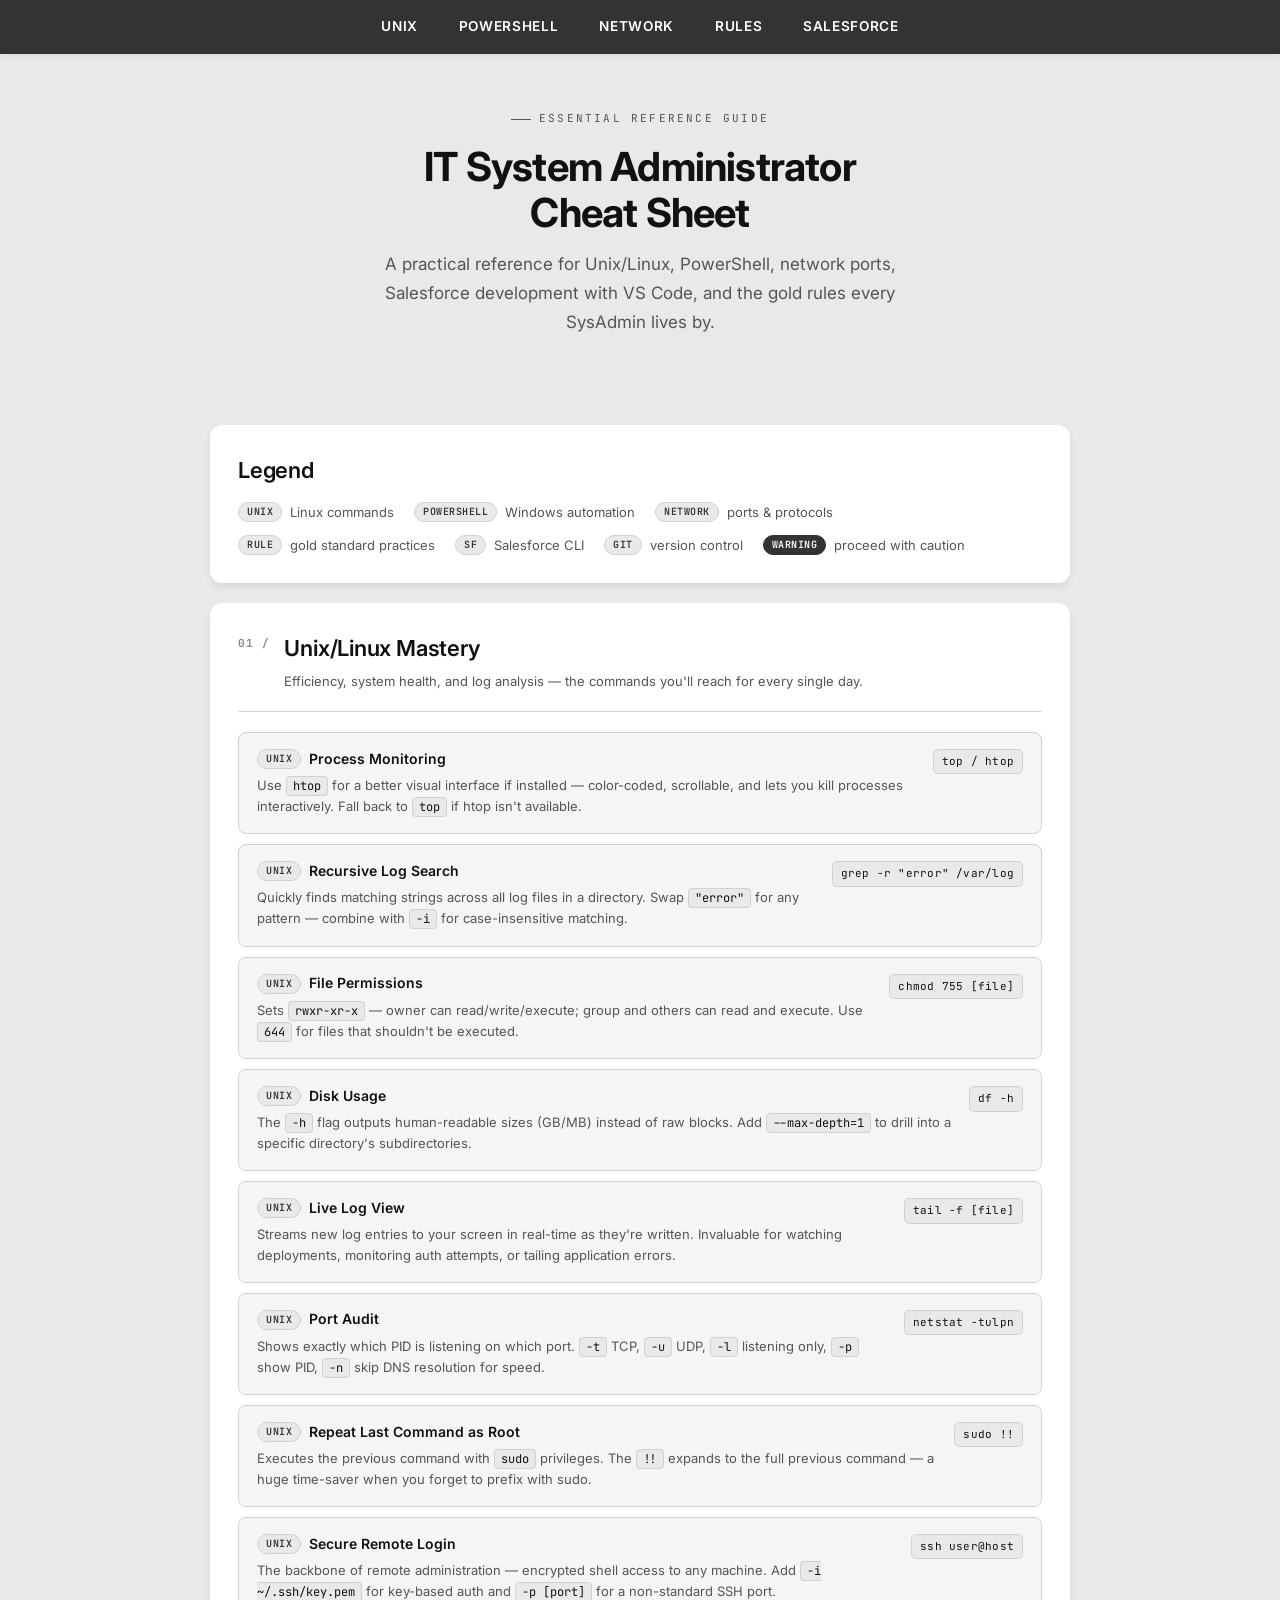
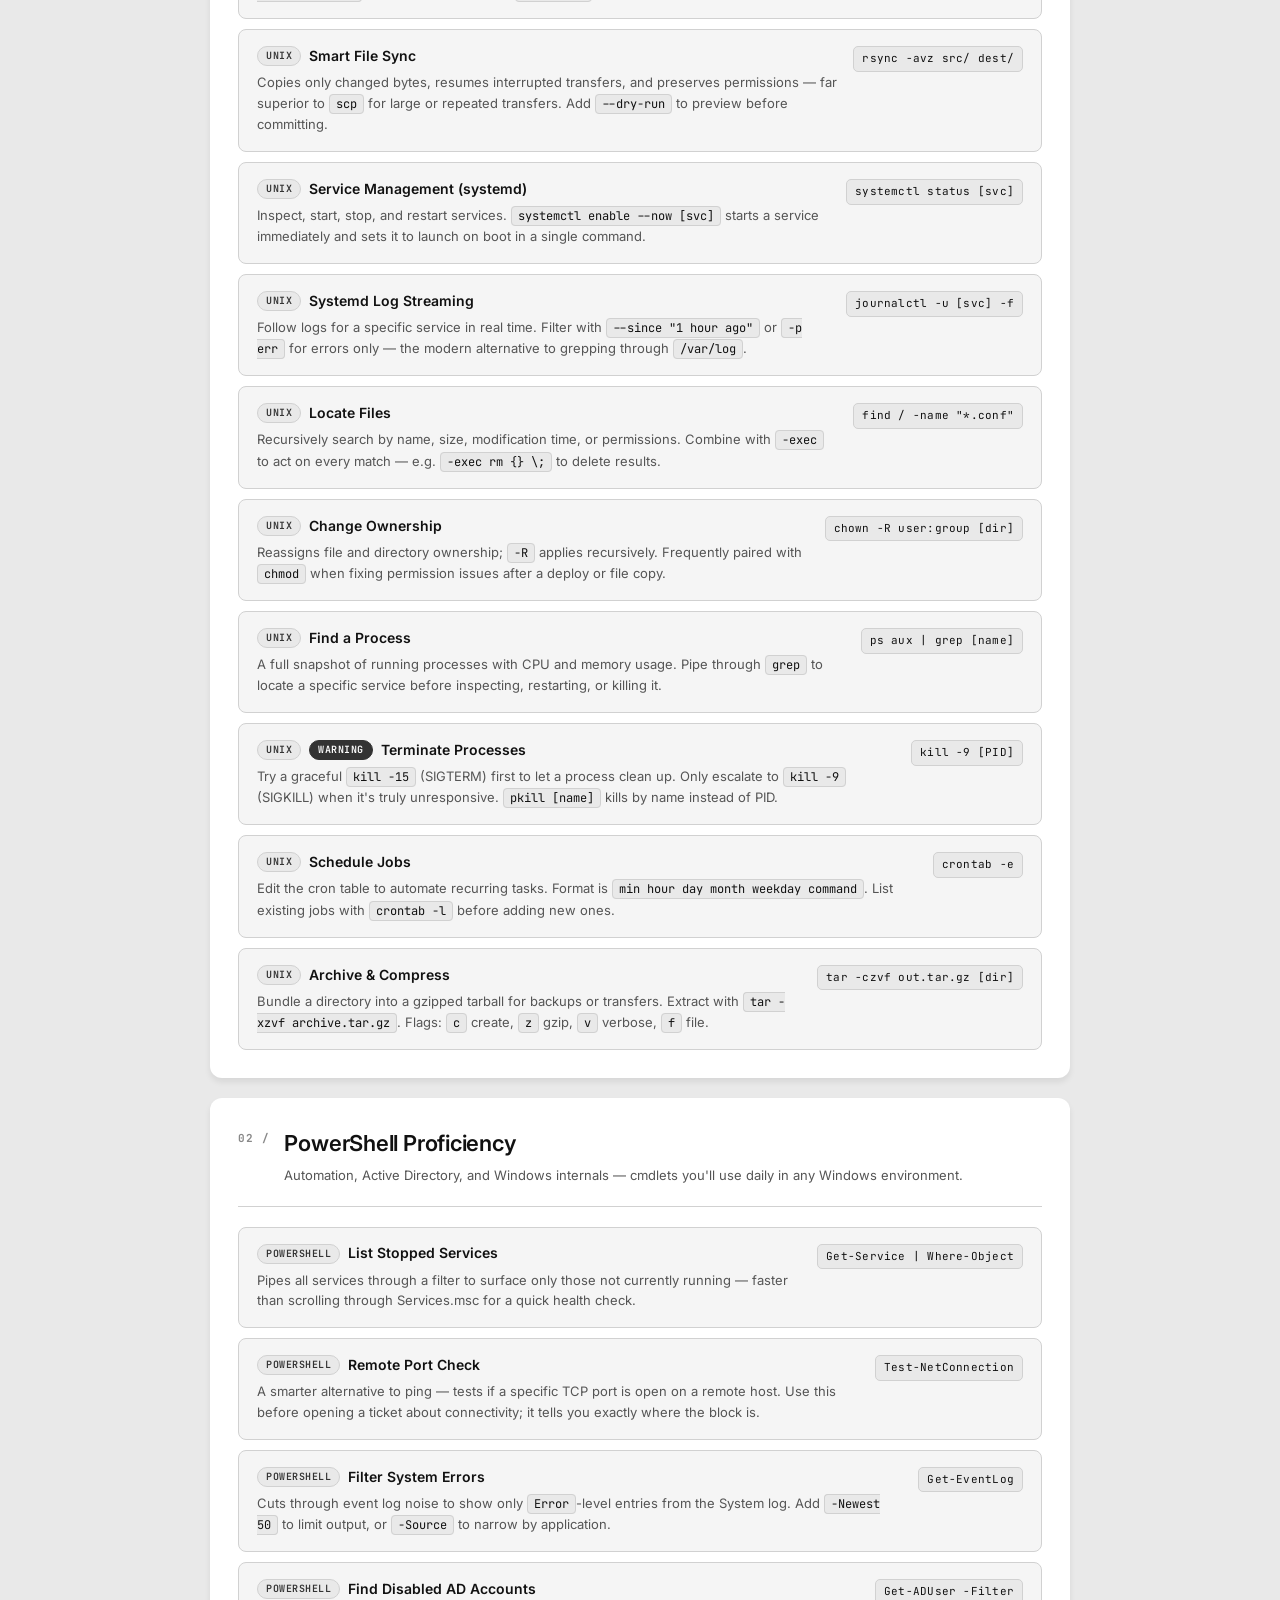
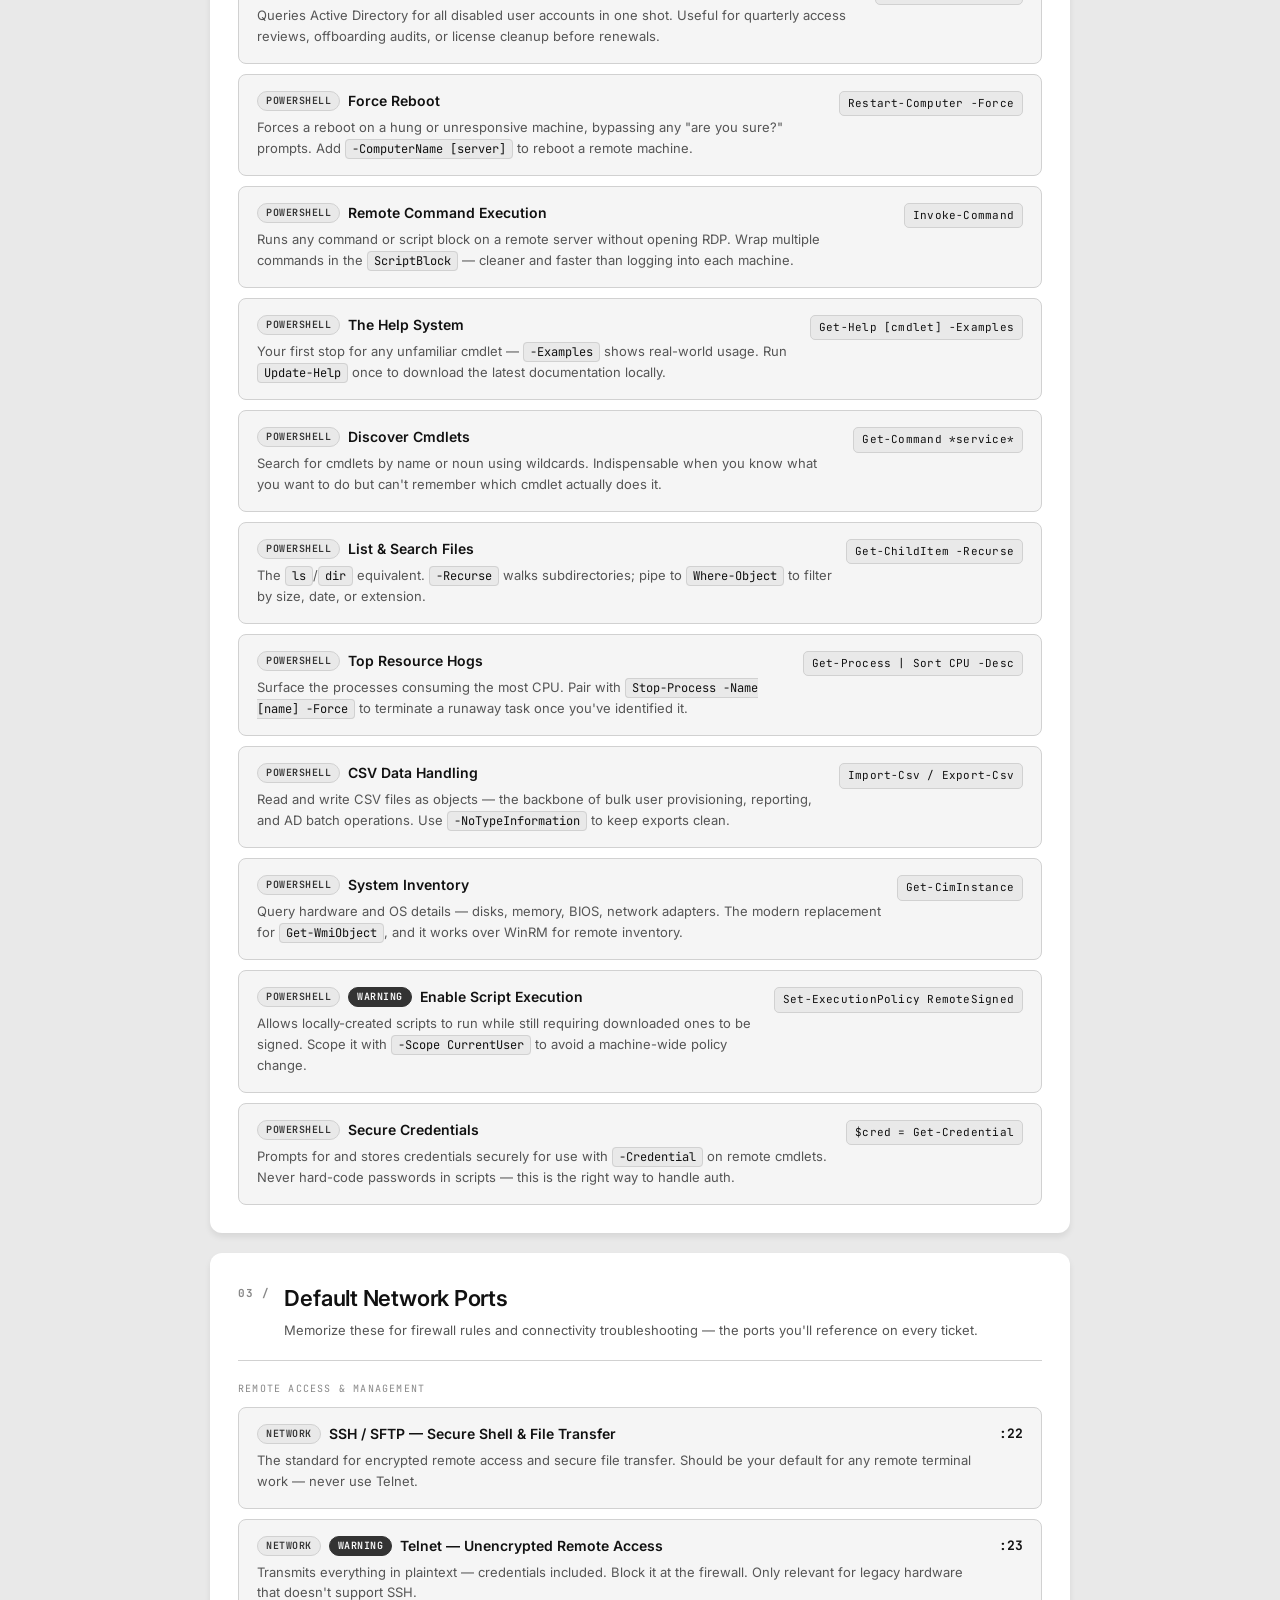
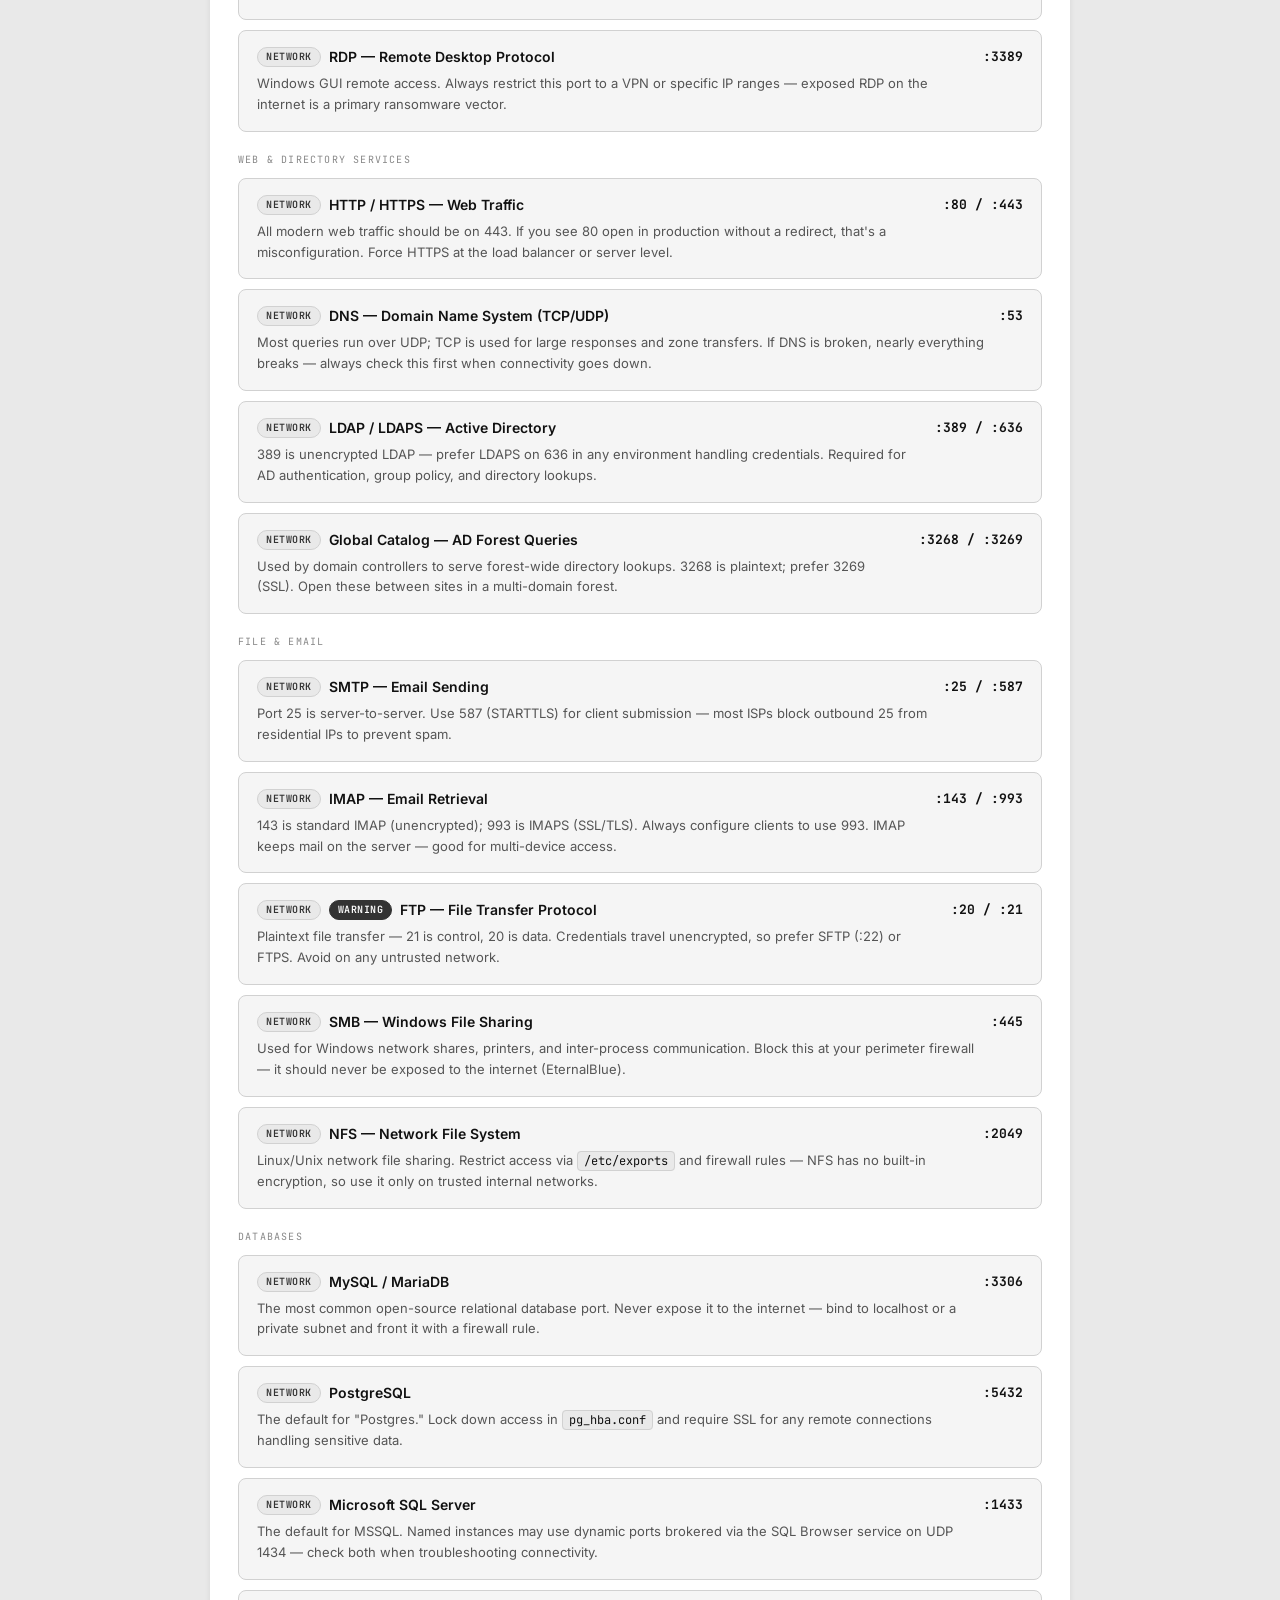
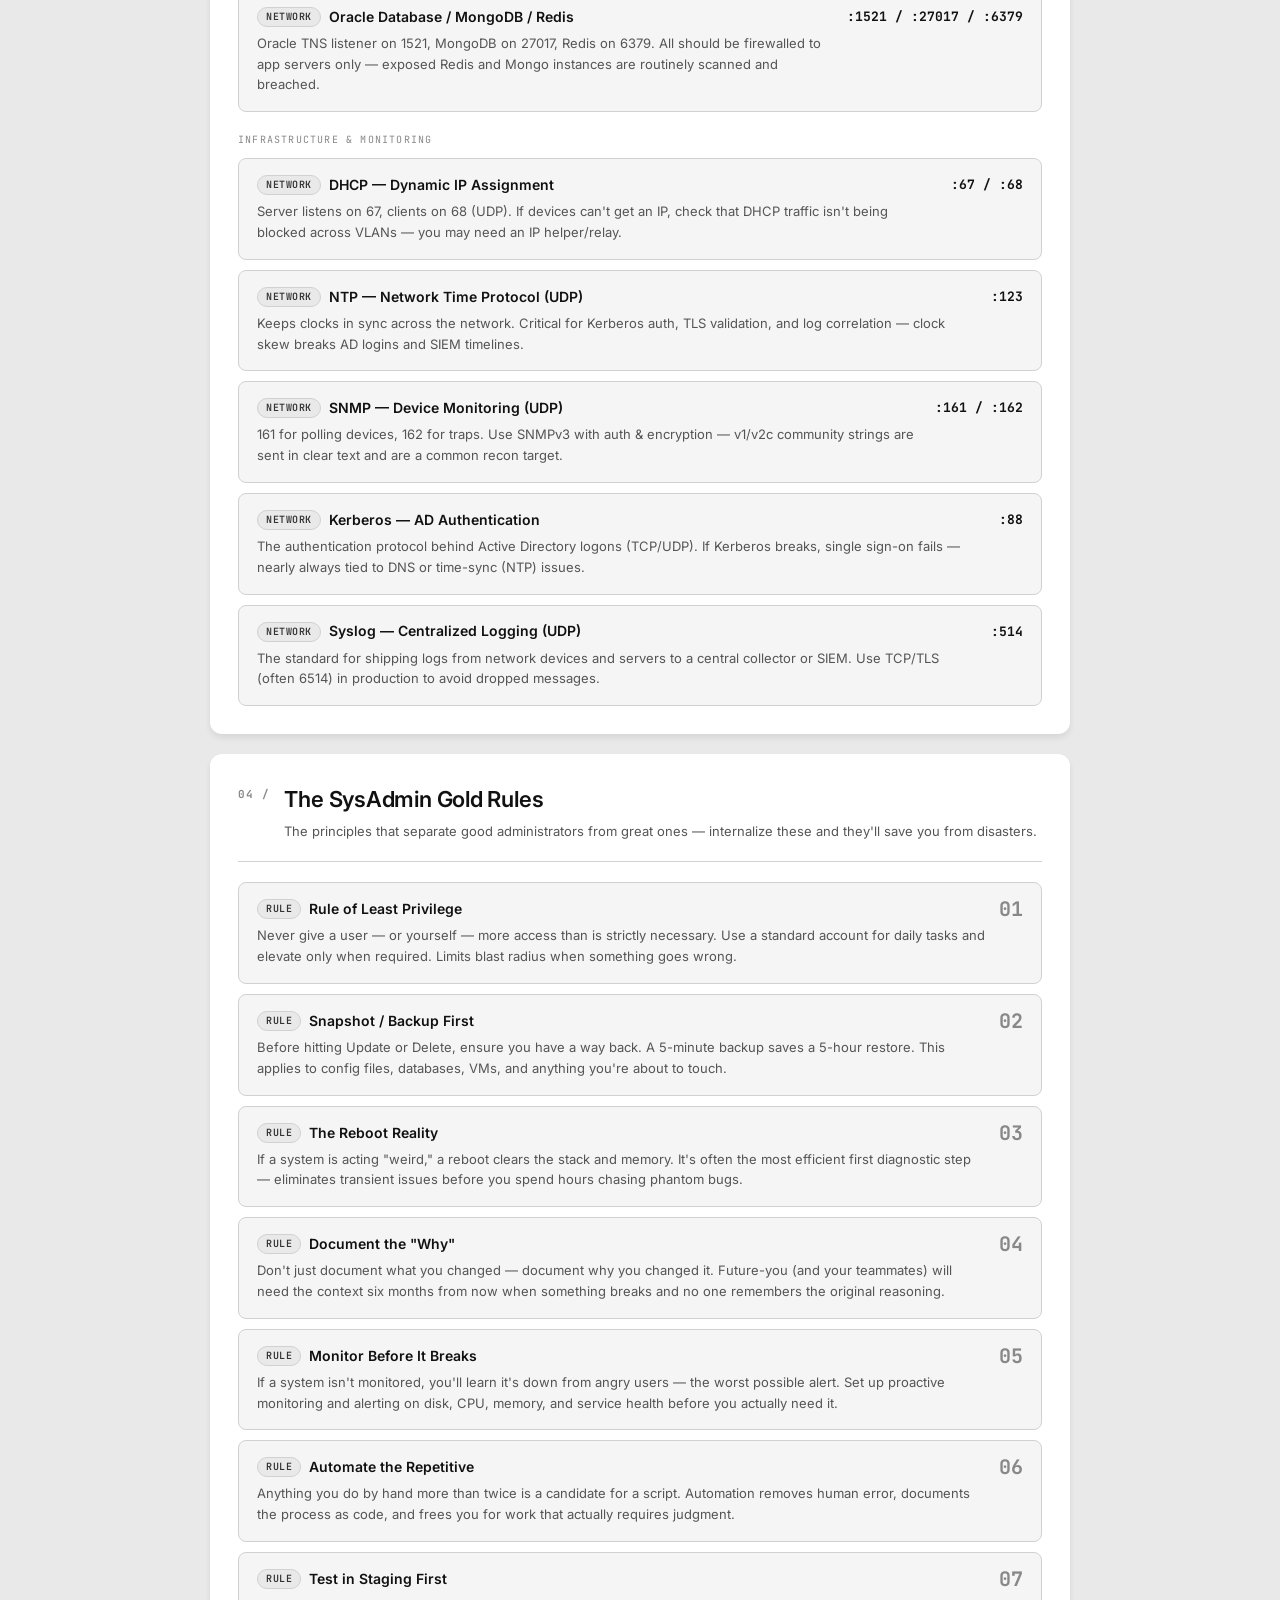
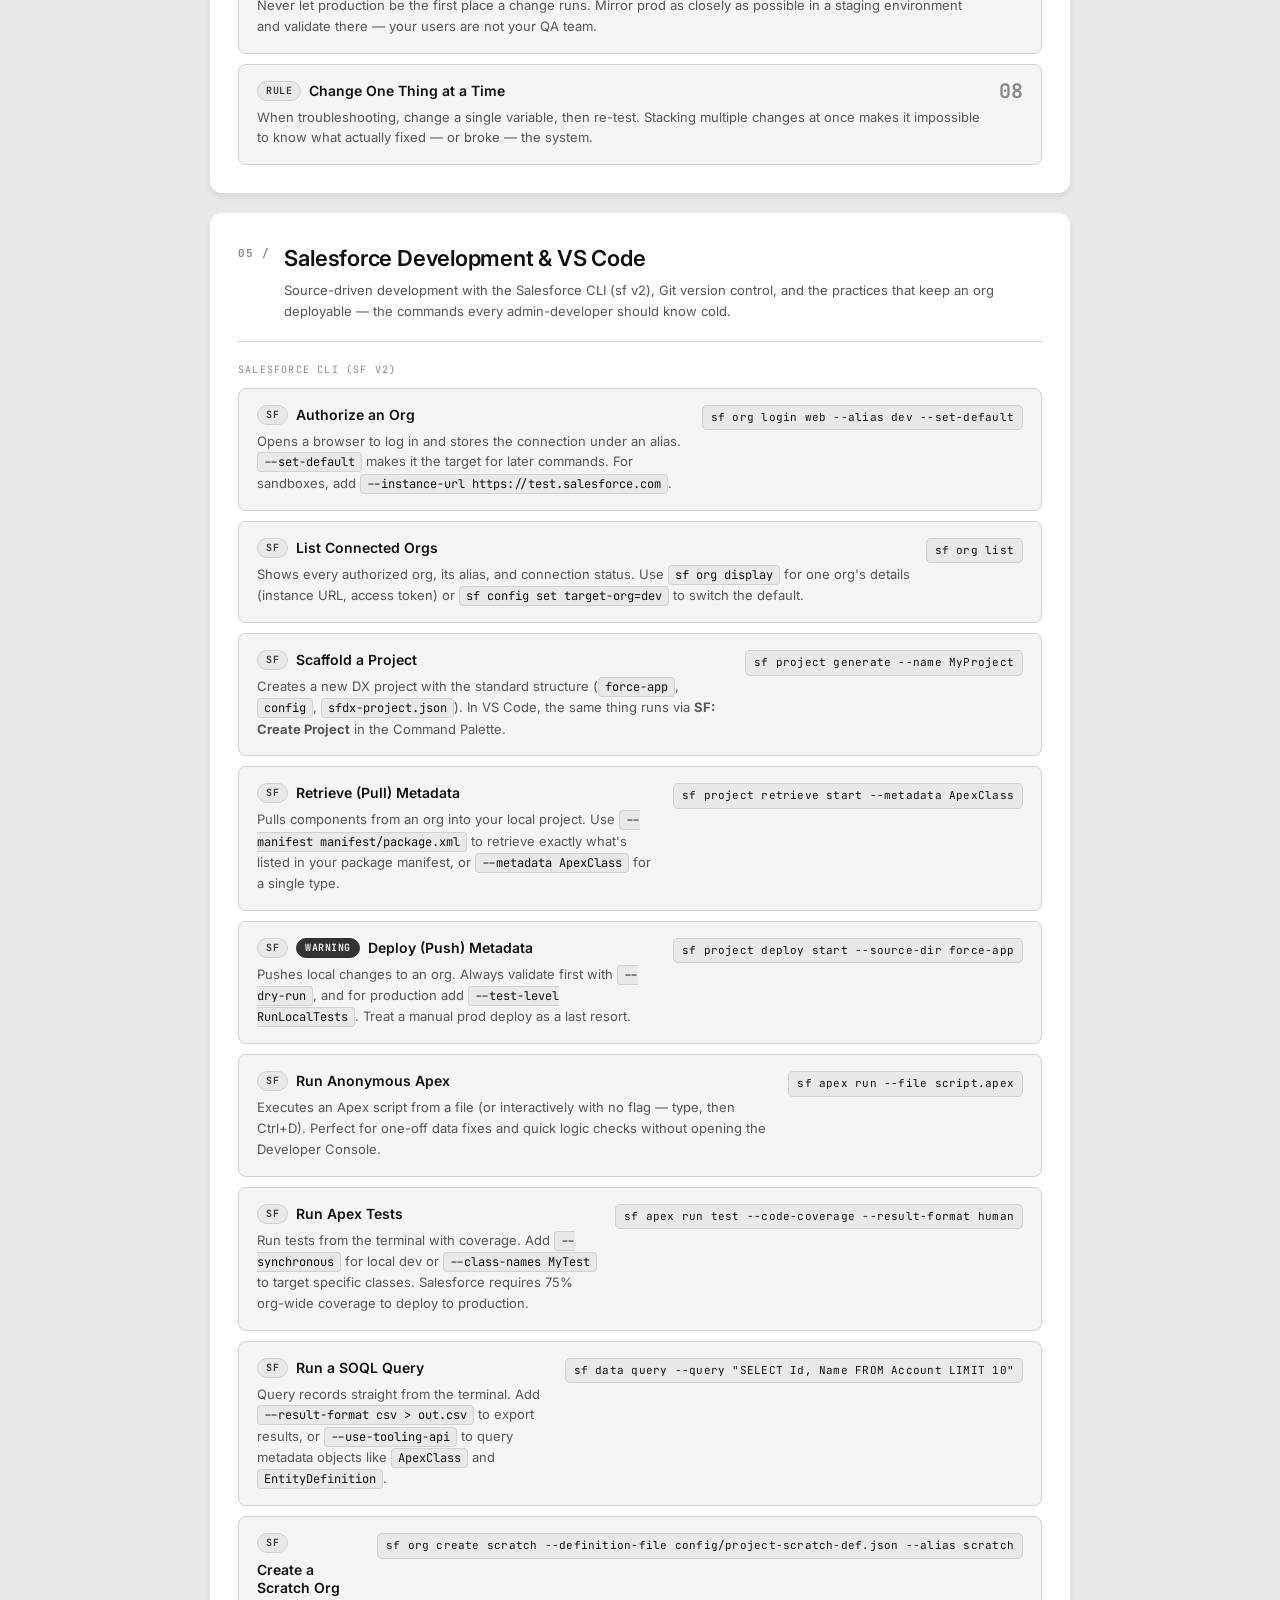
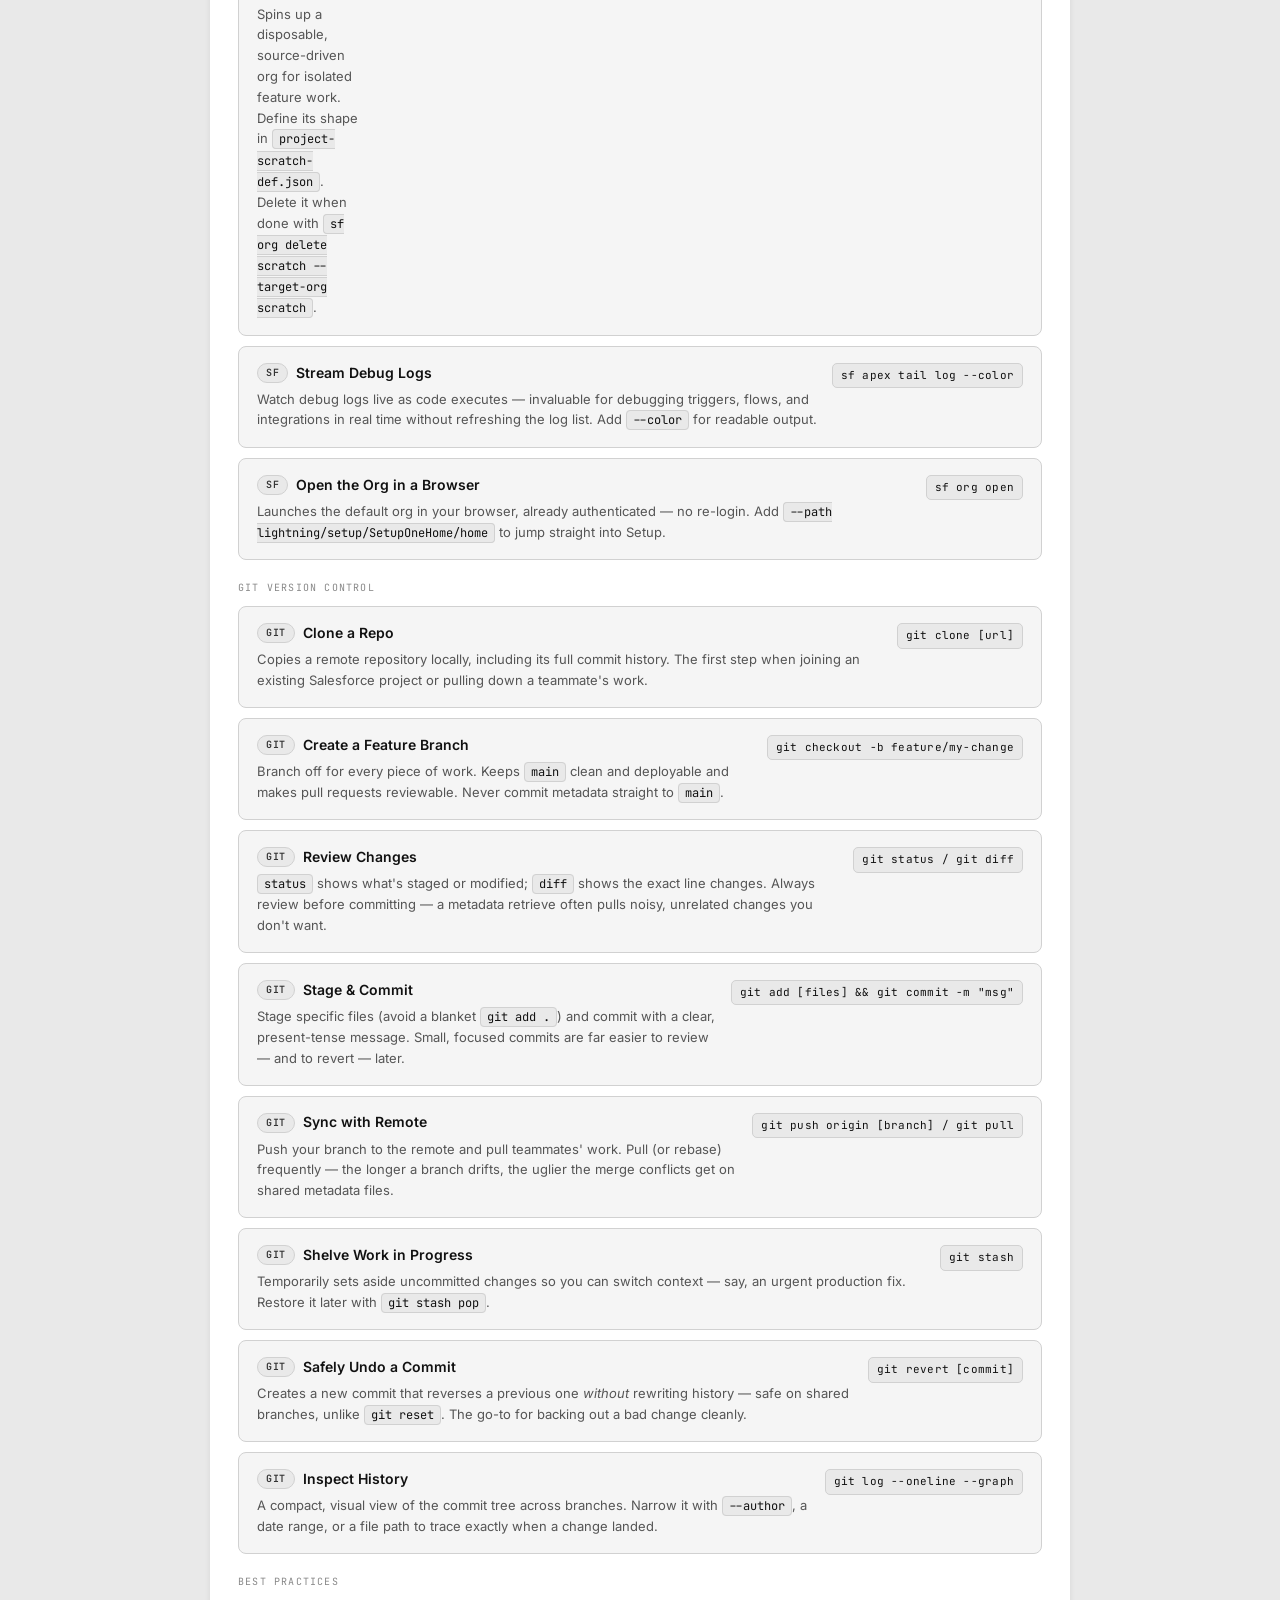
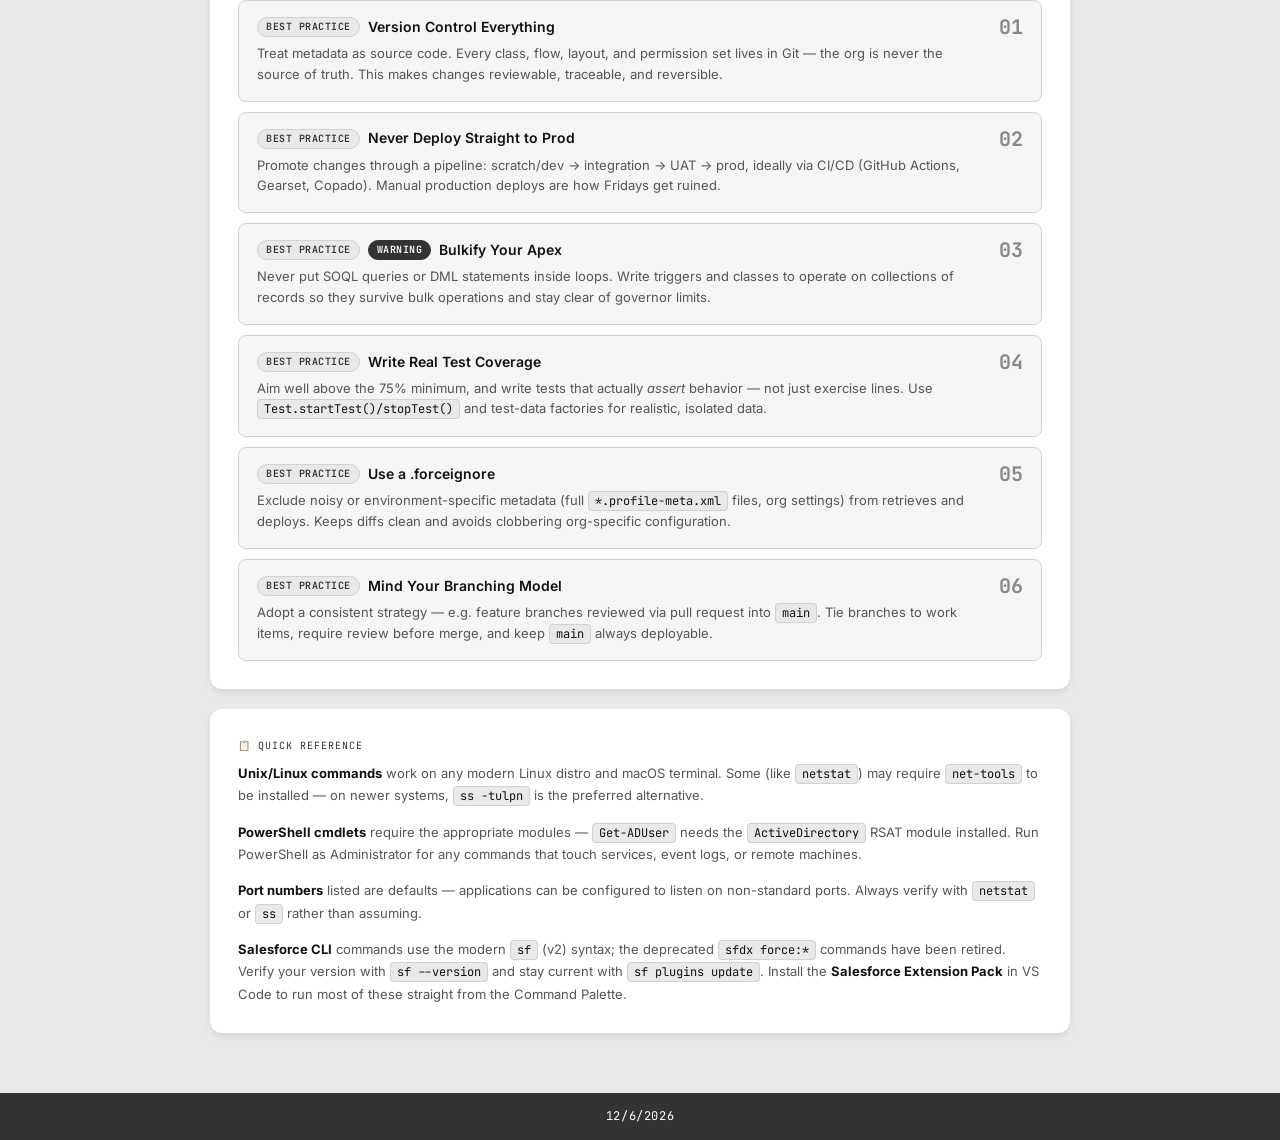
==== commit b9ce29c6: "Update cheat-sheet.html expanded version" ====
--- a/cheat-sheet.html
+++ b/cheat-sheet.html
@@ -3,7 +3,7 @@
 <head>
 <meta charset="UTF-8">
 <meta name="viewport" content="width=device-width, initial-scale=1.0">
-<meta name="description" content="IT System Administrator Cheat Sheet — Unix/Linux, PowerShell, network ports, and the gold rules every SysAdmin lives by.">
+<meta name="description" content="IT System Administrator Cheat Sheet — Unix/Linux, PowerShell, network ports, Salesforce development with VS Code, and the gold rules every SysAdmin lives by.">
 <meta name="theme-color" content="#333333">
 <title>IT SysAdmin Essential Guide</title>
  
@@ -559,6 +559,7 @@
         <a href="#powershell">PowerShell</a>
         <a href="#network">Network</a>
         <a href="#rules">Rules</a>
+        <a href="#salesforce">Salesforce</a>
     </div>
 </nav>
  
@@ -566,13 +567,7 @@
     <div class="header-inner">
         <div class="header-label">Essential Reference Guide</div>
         <h1>IT System Administrator<br>Cheat Sheet</h1>
-        <p class="header-desc">A practical reference for Unix/Linux, PowerShell, network ports, and the gold rules every SysAdmin lives by.</p>
-        <div class="header-stats">
-            <div class="stat"><span class="stat-val">4</span><span class="stat-label">Sections</span></div>
-            <div class="stat"><span class="stat-val">7</span><span class="stat-label">Unix Commands</span></div>
-            <div class="stat"><span class="stat-val">6</span><span class="stat-label">PS Cmdlets</span></div>
-            <div class="stat"><span class="stat-val">14</span><span class="stat-label">Key Ports</span></div>
-        </div>
+        <p class="header-desc">A practical reference for Unix/Linux, PowerShell, network ports, Salesforce development with VS Code, and the gold rules every SysAdmin lives by.</p>
     </div>
 </header>
  
@@ -585,6 +580,8 @@
             <li><span class="pill pill-powershell">PowerShell</span> Windows automation</li>
             <li><span class="pill pill-network">Network</span> ports &amp; protocols</li>
             <li><span class="pill pill-rule">Rule</span> gold standard practices</li>
+            <li><span class="pill pill-sf">SF</span> Salesforce CLI</li>
+            <li><span class="pill pill-git">Git</span> version control</li>
             <li><span class="pill pill-tip">Warning</span> proceed with caution</li>
         </ul>
     </section>
@@ -690,6 +687,137 @@
                     <span class="card-code">sudo !!</span>
                 </div>
             </li>
+ 
+            <li class="card">
+                <div class="card-left">
+                    <div class="card-top">
+                        <span class="pill pill-unix">Unix</span>
+                        <span class="card-title">Secure Remote Login</span>
+                    </div>
+                    <div class="card-desc">The backbone of remote administration &mdash; encrypted shell access to any machine. Add <code>-i ~/.ssh/key.pem</code> for key-based auth and <code>-p [port]</code> for a non-standard SSH port.</div>
+                </div>
+                <div class="card-right">
+                    <span class="card-code">ssh user@host</span>
+                </div>
+            </li>
+ 
+            <li class="card">
+                <div class="card-left">
+                    <div class="card-top">
+                        <span class="pill pill-unix">Unix</span>
+                        <span class="card-title">Smart File Sync</span>
+                    </div>
+                    <div class="card-desc">Copies only changed bytes, resumes interrupted transfers, and preserves permissions &mdash; far superior to <code>scp</code> for large or repeated transfers. Add <code>--dry-run</code> to preview before committing.</div>
+                </div>
+                <div class="card-right">
+                    <span class="card-code">rsync -avz src/ dest/</span>
+                </div>
+            </li>
+ 
+            <li class="card">
+                <div class="card-left">
+                    <div class="card-top">
+                        <span class="pill pill-unix">Unix</span>
+                        <span class="card-title">Service Management (systemd)</span>
+                    </div>
+                    <div class="card-desc">Inspect, start, stop, and restart services. <code>systemctl enable --now [svc]</code> starts a service immediately and sets it to launch on boot in a single command.</div>
+                </div>
+                <div class="card-right">
+                    <span class="card-code">systemctl status [svc]</span>
+                </div>
+            </li>
+ 
+            <li class="card">
+                <div class="card-left">
+                    <div class="card-top">
+                        <span class="pill pill-unix">Unix</span>
+                        <span class="card-title">Systemd Log Streaming</span>
+                    </div>
+                    <div class="card-desc">Follow logs for a specific service in real time. Filter with <code>--since "1 hour ago"</code> or <code>-p err</code> for errors only &mdash; the modern alternative to grepping through <code>/var/log</code>.</div>
+                </div>
+                <div class="card-right">
+                    <span class="card-code">journalctl -u [svc] -f</span>
+                </div>
+            </li>
+ 
+            <li class="card">
+                <div class="card-left">
+                    <div class="card-top">
+                        <span class="pill pill-unix">Unix</span>
+                        <span class="card-title">Locate Files</span>
+                    </div>
+                    <div class="card-desc">Recursively search by name, size, modification time, or permissions. Combine with <code>-exec</code> to act on every match &mdash; e.g. <code>-exec rm {} \;</code> to delete results.</div>
+                </div>
+                <div class="card-right">
+                    <span class="card-code">find / -name "*.conf"</span>
+                </div>
+            </li>
+ 
+            <li class="card">
+                <div class="card-left">
+                    <div class="card-top">
+                        <span class="pill pill-unix">Unix</span>
+                        <span class="card-title">Change Ownership</span>
+                    </div>
+                    <div class="card-desc">Reassigns file and directory ownership; <code>-R</code> applies recursively. Frequently paired with <code>chmod</code> when fixing permission issues after a deploy or file copy.</div>
+                </div>
+                <div class="card-right">
+                    <span class="card-code">chown -R user:group [dir]</span>
+                </div>
+            </li>
+ 
+            <li class="card">
+                <div class="card-left">
+                    <div class="card-top">
+                        <span class="pill pill-unix">Unix</span>
+                        <span class="card-title">Find a Process</span>
+                    </div>
+                    <div class="card-desc">A full snapshot of running processes with CPU and memory usage. Pipe through <code>grep</code> to locate a specific service before inspecting, restarting, or killing it.</div>
+                </div>
+                <div class="card-right">
+                    <span class="card-code">ps aux | grep [name]</span>
+                </div>
+            </li>
+ 
+            <li class="card">
+                <div class="card-left">
+                    <div class="card-top">
+                        <span class="pill pill-unix">Unix</span>
+                        <span class="pill pill-tip">Warning</span>
+                        <span class="card-title">Terminate Processes</span>
+                    </div>
+                    <div class="card-desc">Try a graceful <code>kill -15</code> (SIGTERM) first to let a process clean up. Only escalate to <code>kill -9</code> (SIGKILL) when it's truly unresponsive. <code>pkill [name]</code> kills by name instead of PID.</div>
+                </div>
+                <div class="card-right">
+                    <span class="card-code">kill -9 [PID]</span>
+                </div>
+            </li>
+ 
+            <li class="card">
+                <div class="card-left">
+                    <div class="card-top">
+                        <span class="pill pill-unix">Unix</span>
+                        <span class="card-title">Schedule Jobs</span>
+                    </div>
+                    <div class="card-desc">Edit the cron table to automate recurring tasks. Format is <code>min hour day month weekday command</code>. List existing jobs with <code>crontab -l</code> before adding new ones.</div>
+                </div>
+                <div class="card-right">
+                    <span class="card-code">crontab -e</span>
+                </div>
+            </li>
+ 
+            <li class="card">
+                <div class="card-left">
+                    <div class="card-top">
+                        <span class="pill pill-unix">Unix</span>
+                        <span class="card-title">Archive &amp; Compress</span>
+                    </div>
+                    <div class="card-desc">Bundle a directory into a gzipped tarball for backups or transfers. Extract with <code>tar -xzvf archive.tar.gz</code>. Flags: <code>c</code> create, <code>z</code> gzip, <code>v</code> verbose, <code>f</code> file.</div>
+                </div>
+                <div class="card-right">
+                    <span class="card-code">tar -czvf out.tar.gz [dir]</span>
+                </div>
+            </li>
         </ul>
     </section>
  
@@ -781,6 +909,111 @@
                     <span class="card-code">Invoke-Command</span>
                 </div>
             </li>
+ 
+            <li class="card">
+                <div class="card-left">
+                    <div class="card-top">
+                        <span class="pill pill-powershell">PowerShell</span>
+                        <span class="card-title">The Help System</span>
+                    </div>
+                    <div class="card-desc">Your first stop for any unfamiliar cmdlet &mdash; <code>-Examples</code> shows real-world usage. Run <code>Update-Help</code> once to download the latest documentation locally.</div>
+                </div>
+                <div class="card-right">
+                    <span class="card-code">Get-Help [cmdlet] -Examples</span>
+                </div>
+            </li>
+ 
+            <li class="card">
+                <div class="card-left">
+                    <div class="card-top">
+                        <span class="pill pill-powershell">PowerShell</span>
+                        <span class="card-title">Discover Cmdlets</span>
+                    </div>
+                    <div class="card-desc">Search for cmdlets by name or noun using wildcards. Indispensable when you know what you want to do but can't remember which cmdlet actually does it.</div>
+                </div>
+                <div class="card-right">
+                    <span class="card-code">Get-Command *service*</span>
+                </div>
+            </li>
+ 
+            <li class="card">
+                <div class="card-left">
+                    <div class="card-top">
+                        <span class="pill pill-powershell">PowerShell</span>
+                        <span class="card-title">List &amp; Search Files</span>
+                    </div>
+                    <div class="card-desc">The <code>ls</code>/<code>dir</code> equivalent. <code>-Recurse</code> walks subdirectories; pipe to <code>Where-Object</code> to filter by size, date, or extension.</div>
+                </div>
+                <div class="card-right">
+                    <span class="card-code">Get-ChildItem -Recurse</span>
+                </div>
+            </li>
+ 
+            <li class="card">
+                <div class="card-left">
+                    <div class="card-top">
+                        <span class="pill pill-powershell">PowerShell</span>
+                        <span class="card-title">Top Resource Hogs</span>
+                    </div>
+                    <div class="card-desc">Surface the processes consuming the most CPU. Pair with <code>Stop-Process -Name [name] -Force</code> to terminate a runaway task once you've identified it.</div>
+                </div>
+                <div class="card-right">
+                    <span class="card-code">Get-Process | Sort CPU -Desc</span>
+                </div>
+            </li>
+ 
+            <li class="card">
+                <div class="card-left">
+                    <div class="card-top">
+                        <span class="pill pill-powershell">PowerShell</span>
+                        <span class="card-title">CSV Data Handling</span>
+                    </div>
+                    <div class="card-desc">Read and write CSV files as objects &mdash; the backbone of bulk user provisioning, reporting, and AD batch operations. Use <code>-NoTypeInformation</code> to keep exports clean.</div>
+                </div>
+                <div class="card-right">
+                    <span class="card-code">Import-Csv / Export-Csv</span>
+                </div>
+            </li>
+ 
+            <li class="card">
+                <div class="card-left">
+                    <div class="card-top">
+                        <span class="pill pill-powershell">PowerShell</span>
+                        <span class="card-title">System Inventory</span>
+                    </div>
+                    <div class="card-desc">Query hardware and OS details &mdash; disks, memory, BIOS, network adapters. The modern replacement for <code>Get-WmiObject</code>, and it works over WinRM for remote inventory.</div>
+                </div>
+                <div class="card-right">
+                    <span class="card-code">Get-CimInstance</span>
+                </div>
+            </li>
+ 
+            <li class="card">
+                <div class="card-left">
+                    <div class="card-top">
+                        <span class="pill pill-powershell">PowerShell</span>
+                        <span class="pill pill-tip">Warning</span>
+                        <span class="card-title">Enable Script Execution</span>
+                    </div>
+                    <div class="card-desc">Allows locally-created scripts to run while still requiring downloaded ones to be signed. Scope it with <code>-Scope CurrentUser</code> to avoid a machine-wide policy change.</div>
+                </div>
+                <div class="card-right">
+                    <span class="card-code">Set-ExecutionPolicy RemoteSigned</span>
+                </div>
+            </li>
+ 
+            <li class="card">
+                <div class="card-left">
+                    <div class="card-top">
+                        <span class="pill pill-powershell">PowerShell</span>
+                        <span class="card-title">Secure Credentials</span>
+                    </div>
+                    <div class="card-desc">Prompts for and stores credentials securely for use with <code>-Credential</code> on remote cmdlets. Never hard-code passwords in scripts &mdash; this is the right way to handle auth.</div>
+                </div>
+                <div class="card-right">
+                    <span class="card-code">$cred = Get-Credential</span>
+                </div>
+            </li>
         </ul>
     </section>
  
@@ -880,6 +1113,19 @@
                         <span class="card-port">:389 / :636</span>
                     </div>
                 </li>
+ 
+                <li class="card">
+                    <div class="card-left">
+                        <div class="card-top">
+                            <span class="pill pill-network">Network</span>
+                            <span class="card-title">Global Catalog &mdash; AD Forest Queries</span>
+                        </div>
+                        <div class="card-desc">Used by domain controllers to serve forest-wide directory lookups. 3268 is plaintext; prefer 3269 (SSL). Open these between sites in a multi-domain forest.</div>
+                    </div>
+                    <div class="card-right">
+                        <span class="card-port">:3268 / :3269</span>
+                    </div>
+                </li>
             </ul>
         </div>
  
@@ -916,6 +1162,20 @@
                     <div class="card-left">
                         <div class="card-top">
                             <span class="pill pill-network">Network</span>
+                            <span class="pill pill-tip">Warning</span>
+                            <span class="card-title">FTP &mdash; File Transfer Protocol</span>
+                        </div>
+                        <div class="card-desc">Plaintext file transfer &mdash; 21 is control, 20 is data. Credentials travel unencrypted, so prefer SFTP (:22) or FTPS. Avoid on any untrusted network.</div>
+                    </div>
+                    <div class="card-right">
+                        <span class="card-port">:20 / :21</span>
+                    </div>
+                </li>
+ 
+                <li class="card">
+                    <div class="card-left">
+                        <div class="card-top">
+                            <span class="pill pill-network">Network</span>
                             <span class="card-title">SMB &mdash; Windows File Sharing</span>
                         </div>
                         <div class="card-desc">Used for Windows network shares, printers, and inter-process communication. Block this at your perimeter firewall &mdash; it should never be exposed to the internet (EternalBlue).</div>
@@ -935,6 +1195,133 @@
                     </div>
                     <div class="card-right">
                         <span class="card-port">:2049</span>
+                    </div>
+                </li>
+            </ul>
+        </div>
+ 
+        <div class="port-group">
+            <div class="port-group-label">Databases</div>
+            <ul class="cards">
+                <li class="card">
+                    <div class="card-left">
+                        <div class="card-top">
+                            <span class="pill pill-network">Network</span>
+                            <span class="card-title">MySQL / MariaDB</span>
+                        </div>
+                        <div class="card-desc">The most common open-source relational database port. Never expose it to the internet &mdash; bind to localhost or a private subnet and front it with a firewall rule.</div>
+                    </div>
+                    <div class="card-right">
+                        <span class="card-port">:3306</span>
+                    </div>
+                </li>
+ 
+                <li class="card">
+                    <div class="card-left">
+                        <div class="card-top">
+                            <span class="pill pill-network">Network</span>
+                            <span class="card-title">PostgreSQL</span>
+                        </div>
+                        <div class="card-desc">The default for "Postgres." Lock down access in <code>pg_hba.conf</code> and require SSL for any remote connections handling sensitive data.</div>
+                    </div>
+                    <div class="card-right">
+                        <span class="card-port">:5432</span>
+                    </div>
+                </li>
+ 
+                <li class="card">
+                    <div class="card-left">
+                        <div class="card-top">
+                            <span class="pill pill-network">Network</span>
+                            <span class="card-title">Microsoft SQL Server</span>
+                        </div>
+                        <div class="card-desc">The default for MSSQL. Named instances may use dynamic ports brokered via the SQL Browser service on UDP 1434 &mdash; check both when troubleshooting connectivity.</div>
+                    </div>
+                    <div class="card-right">
+                        <span class="card-port">:1433</span>
+                    </div>
+                </li>
+ 
+                <li class="card">
+                    <div class="card-left">
+                        <div class="card-top">
+                            <span class="pill pill-network">Network</span>
+                            <span class="card-title">Oracle Database / MongoDB / Redis</span>
+                        </div>
+                        <div class="card-desc">Oracle TNS listener on 1521, MongoDB on 27017, Redis on 6379. All should be firewalled to app servers only &mdash; exposed Redis and Mongo instances are routinely scanned and breached.</div>
+                    </div>
+                    <div class="card-right">
+                        <span class="card-port">:1521 / :27017 / :6379</span>
+                    </div>
+                </li>
+            </ul>
+        </div>
+ 
+        <div class="port-group">
+            <div class="port-group-label">Infrastructure &amp; Monitoring</div>
+            <ul class="cards">
+                <li class="card">
+                    <div class="card-left">
+                        <div class="card-top">
+                            <span class="pill pill-network">Network</span>
+                            <span class="card-title">DHCP &mdash; Dynamic IP Assignment</span>
+                        </div>
+                        <div class="card-desc">Server listens on 67, clients on 68 (UDP). If devices can't get an IP, check that DHCP traffic isn't being blocked across VLANs &mdash; you may need an IP helper/relay.</div>
+                    </div>
+                    <div class="card-right">
+                        <span class="card-port">:67 / :68</span>
+                    </div>
+                </li>
+ 
+                <li class="card">
+                    <div class="card-left">
+                        <div class="card-top">
+                            <span class="pill pill-network">Network</span>
+                            <span class="card-title">NTP &mdash; Network Time Protocol (UDP)</span>
+                        </div>
+                        <div class="card-desc">Keeps clocks in sync across the network. Critical for Kerberos auth, TLS validation, and log correlation &mdash; clock skew breaks AD logins and SIEM timelines.</div>
+                    </div>
+                    <div class="card-right">
+                        <span class="card-port">:123</span>
+                    </div>
+                </li>
+ 
+                <li class="card">
+                    <div class="card-left">
+                        <div class="card-top">
+                            <span class="pill pill-network">Network</span>
+                            <span class="card-title">SNMP &mdash; Device Monitoring (UDP)</span>
+                        </div>
+                        <div class="card-desc">161 for polling devices, 162 for traps. Use SNMPv3 with auth &amp; encryption &mdash; v1/v2c community strings are sent in clear text and are a common recon target.</div>
+                    </div>
+                    <div class="card-right">
+                        <span class="card-port">:161 / :162</span>
+                    </div>
+                </li>
+ 
+                <li class="card">
+                    <div class="card-left">
+                        <div class="card-top">
+                            <span class="pill pill-network">Network</span>
+                            <span class="card-title">Kerberos &mdash; AD Authentication</span>
+                        </div>
+                        <div class="card-desc">The authentication protocol behind Active Directory logons (TCP/UDP). If Kerberos breaks, single sign-on fails &mdash; nearly always tied to DNS or time-sync (NTP) issues.</div>
+                    </div>
+                    <div class="card-right">
+                        <span class="card-port">:88</span>
+                    </div>
+                </li>
+ 
+                <li class="card">
+                    <div class="card-left">
+                        <div class="card-top">
+                            <span class="pill pill-network">Network</span>
+                            <span class="card-title">Syslog &mdash; Centralized Logging (UDP)</span>
+                        </div>
+                        <div class="card-desc">The standard for shipping logs from network devices and servers to a central collector or SIEM. Use TCP/TLS (often 6514) in production to avoid dropped messages.</div>
+                    </div>
+                    <div class="card-right">
+                        <span class="card-port">:514</span>
                     </div>
                 </li>
             </ul>
@@ -1003,7 +1390,412 @@
                     <span class="card-rule-num">04</span>
                 </div>
             </li>
+ 
+            <li class="card">
+                <div class="card-left">
+                    <div class="card-top">
+                        <span class="pill pill-rule">Rule</span>
+                        <span class="card-title">Monitor Before It Breaks</span>
+                    </div>
+                    <div class="card-desc">If a system isn't monitored, you'll learn it's down from angry users &mdash; the worst possible alert. Set up proactive monitoring and alerting on disk, CPU, memory, and service health before you actually need it.</div>
+                </div>
+                <div class="card-right">
+                    <span class="card-rule-num">05</span>
+                </div>
+            </li>
+ 
+            <li class="card">
+                <div class="card-left">
+                    <div class="card-top">
+                        <span class="pill pill-rule">Rule</span>
+                        <span class="card-title">Automate the Repetitive</span>
+                    </div>
+                    <div class="card-desc">Anything you do by hand more than twice is a candidate for a script. Automation removes human error, documents the process as code, and frees you for work that actually requires judgment.</div>
+                </div>
+                <div class="card-right">
+                    <span class="card-rule-num">06</span>
+                </div>
+            </li>
+ 
+            <li class="card">
+                <div class="card-left">
+                    <div class="card-top">
+                        <span class="pill pill-rule">Rule</span>
+                        <span class="card-title">Test in Staging First</span>
+                    </div>
+                    <div class="card-desc">Never let production be the first place a change runs. Mirror prod as closely as possible in a staging environment and validate there &mdash; your users are not your QA team.</div>
+                </div>
+                <div class="card-right">
+                    <span class="card-rule-num">07</span>
+                </div>
+            </li>
+ 
+            <li class="card">
+                <div class="card-left">
+                    <div class="card-top">
+                        <span class="pill pill-rule">Rule</span>
+                        <span class="card-title">Change One Thing at a Time</span>
+                    </div>
+                    <div class="card-desc">When troubleshooting, change a single variable, then re-test. Stacking multiple changes at once makes it impossible to know what actually fixed &mdash; or broke &mdash; the system.</div>
+                </div>
+                <div class="card-right">
+                    <span class="card-rule-num">08</span>
+                </div>
+            </li>
         </ul>
+    </section>
+ 
+    <!-- SECTION 5 -->
+    <section id="salesforce" class="phase phase-5">
+        <div class="phase-header">
+            <span class="phase-num">05 /</span>
+            <div class="phase-title-block">
+                <h2>Salesforce Development &amp; VS Code</h2>
+                <div class="phase-subtitle">Source-driven development with the Salesforce CLI (sf v2), Git version control, and the practices that keep an org deployable &mdash; the commands every admin-developer should know cold.</div>
+            </div>
+        </div>
+ 
+        <div class="port-group">
+            <div class="port-group-label">Salesforce CLI (sf v2)</div>
+            <ul class="cards">
+                <li class="card">
+                    <div class="card-left">
+                        <div class="card-top">
+                            <span class="pill pill-sf">SF</span>
+                            <span class="card-title">Authorize an Org</span>
+                        </div>
+                        <div class="card-desc">Opens a browser to log in and stores the connection under an alias. <code>--set-default</code> makes it the target for later commands. For sandboxes, add <code>--instance-url https://test.salesforce.com</code>.</div>
+                    </div>
+                    <div class="card-right">
+                        <span class="card-code">sf org login web --alias dev --set-default</span>
+                    </div>
+                </li>
+ 
+                <li class="card">
+                    <div class="card-left">
+                        <div class="card-top">
+                            <span class="pill pill-sf">SF</span>
+                            <span class="card-title">List Connected Orgs</span>
+                        </div>
+                        <div class="card-desc">Shows every authorized org, its alias, and connection status. Use <code>sf org display</code> for one org's details (instance URL, access token) or <code>sf config set target-org=dev</code> to switch the default.</div>
+                    </div>
+                    <div class="card-right">
+                        <span class="card-code">sf org list</span>
+                    </div>
+                </li>
+ 
+                <li class="card">
+                    <div class="card-left">
+                        <div class="card-top">
+                            <span class="pill pill-sf">SF</span>
+                            <span class="card-title">Scaffold a Project</span>
+                        </div>
+                        <div class="card-desc">Creates a new DX project with the standard structure (<code>force-app</code>, <code>config</code>, <code>sfdx-project.json</code>). In VS Code, the same thing runs via <strong>SF: Create Project</strong> in the Command Palette.</div>
+                    </div>
+                    <div class="card-right">
+                        <span class="card-code">sf project generate --name MyProject</span>
+                    </div>
+                </li>
+ 
+                <li class="card">
+                    <div class="card-left">
+                        <div class="card-top">
+                            <span class="pill pill-sf">SF</span>
+                            <span class="card-title">Retrieve (Pull) Metadata</span>
+                        </div>
+                        <div class="card-desc">Pulls components from an org into your local project. Use <code>--manifest manifest/package.xml</code> to retrieve exactly what's listed in your package manifest, or <code>--metadata ApexClass</code> for a single type.</div>
+                    </div>
+                    <div class="card-right">
+                        <span class="card-code">sf project retrieve start --metadata ApexClass</span>
+                    </div>
+                </li>
+ 
+                <li class="card">
+                    <div class="card-left">
+                        <div class="card-top">
+                            <span class="pill pill-sf">SF</span>
+                            <span class="pill pill-tip">Warning</span>
+                            <span class="card-title">Deploy (Push) Metadata</span>
+                        </div>
+                        <div class="card-desc">Pushes local changes to an org. Always validate first with <code>--dry-run</code>, and for production add <code>--test-level RunLocalTests</code>. Treat a manual prod deploy as a last resort.</div>
+                    </div>
+                    <div class="card-right">
+                        <span class="card-code">sf project deploy start --source-dir force-app</span>
+                    </div>
+                </li>
+ 
+                <li class="card">
+                    <div class="card-left">
+                        <div class="card-top">
+                            <span class="pill pill-sf">SF</span>
+                            <span class="card-title">Run Anonymous Apex</span>
+                        </div>
+                        <div class="card-desc">Executes an Apex script from a file (or interactively with no flag &mdash; type, then Ctrl+D). Perfect for one-off data fixes and quick logic checks without opening the Developer Console.</div>
+                    </div>
+                    <div class="card-right">
+                        <span class="card-code">sf apex run --file script.apex</span>
+                    </div>
+                </li>
+ 
+                <li class="card">
+                    <div class="card-left">
+                        <div class="card-top">
+                            <span class="pill pill-sf">SF</span>
+                            <span class="card-title">Run Apex Tests</span>
+                        </div>
+                        <div class="card-desc">Run tests from the terminal with coverage. Add <code>--synchronous</code> for local dev or <code>--class-names MyTest</code> to target specific classes. Salesforce requires 75% org-wide coverage to deploy to production.</div>
+                    </div>
+                    <div class="card-right">
+                        <span class="card-code">sf apex run test --code-coverage --result-format human</span>
+                    </div>
+                </li>
+ 
+                <li class="card">
+                    <div class="card-left">
+                        <div class="card-top">
+                            <span class="pill pill-sf">SF</span>
+                            <span class="card-title">Run a SOQL Query</span>
+                        </div>
+                        <div class="card-desc">Query records straight from the terminal. Add <code>--result-format csv > out.csv</code> to export results, or <code>--use-tooling-api</code> to query metadata objects like <code>ApexClass</code> and <code>EntityDefinition</code>.</div>
+                    </div>
+                    <div class="card-right">
+                        <span class="card-code">sf data query --query "SELECT Id, Name FROM Account LIMIT 10"</span>
+                    </div>
+                </li>
+ 
+                <li class="card">
+                    <div class="card-left">
+                        <div class="card-top">
+                            <span class="pill pill-sf">SF</span>
+                            <span class="card-title">Create a Scratch Org</span>
+                        </div>
+                        <div class="card-desc">Spins up a disposable, source-driven org for isolated feature work. Define its shape in <code>project-scratch-def.json</code>. Delete it when done with <code>sf org delete scratch --target-org scratch</code>.</div>
+                    </div>
+                    <div class="card-right">
+                        <span class="card-code">sf org create scratch --definition-file config/project-scratch-def.json --alias scratch</span>
+                    </div>
+                </li>
+ 
+                <li class="card">
+                    <div class="card-left">
+                        <div class="card-top">
+                            <span class="pill pill-sf">SF</span>
+                            <span class="card-title">Stream Debug Logs</span>
+                        </div>
+                        <div class="card-desc">Watch debug logs live as code executes &mdash; invaluable for debugging triggers, flows, and integrations in real time without refreshing the log list. Add <code>--color</code> for readable output.</div>
+                    </div>
+                    <div class="card-right">
+                        <span class="card-code">sf apex tail log --color</span>
+                    </div>
+                </li>
+ 
+                <li class="card">
+                    <div class="card-left">
+                        <div class="card-top">
+                            <span class="pill pill-sf">SF</span>
+                            <span class="card-title">Open the Org in a Browser</span>
+                        </div>
+                        <div class="card-desc">Launches the default org in your browser, already authenticated &mdash; no re-login. Add <code>--path lightning/setup/SetupOneHome/home</code> to jump straight into Setup.</div>
+                    </div>
+                    <div class="card-right">
+                        <span class="card-code">sf org open</span>
+                    </div>
+                </li>
+            </ul>
+        </div>
+ 
+        <div class="port-group">
+            <div class="port-group-label">Git Version Control</div>
+            <ul class="cards">
+                <li class="card">
+                    <div class="card-left">
+                        <div class="card-top">
+                            <span class="pill pill-git">Git</span>
+                            <span class="card-title">Clone a Repo</span>
+                        </div>
+                        <div class="card-desc">Copies a remote repository locally, including its full commit history. The first step when joining an existing Salesforce project or pulling down a teammate's work.</div>
+                    </div>
+                    <div class="card-right">
+                        <span class="card-code">git clone [url]</span>
+                    </div>
+                </li>
+ 
+                <li class="card">
+                    <div class="card-left">
+                        <div class="card-top">
+                            <span class="pill pill-git">Git</span>
+                            <span class="card-title">Create a Feature Branch</span>
+                        </div>
+                        <div class="card-desc">Branch off for every piece of work. Keeps <code>main</code> clean and deployable and makes pull requests reviewable. Never commit metadata straight to <code>main</code>.</div>
+                    </div>
+                    <div class="card-right">
+                        <span class="card-code">git checkout -b feature/my-change</span>
+                    </div>
+                </li>
+ 
+                <li class="card">
+                    <div class="card-left">
+                        <div class="card-top">
+                            <span class="pill pill-git">Git</span>
+                            <span class="card-title">Review Changes</span>
+                        </div>
+                        <div class="card-desc"><code>status</code> shows what's staged or modified; <code>diff</code> shows the exact line changes. Always review before committing &mdash; a metadata retrieve often pulls noisy, unrelated changes you don't want.</div>
+                    </div>
+                    <div class="card-right">
+                        <span class="card-code">git status / git diff</span>
+                    </div>
+                </li>
+ 
+                <li class="card">
+                    <div class="card-left">
+                        <div class="card-top">
+                            <span class="pill pill-git">Git</span>
+                            <span class="card-title">Stage &amp; Commit</span>
+                        </div>
+                        <div class="card-desc">Stage specific files (avoid a blanket <code>git add .</code>) and commit with a clear, present-tense message. Small, focused commits are far easier to review &mdash; and to revert &mdash; later.</div>
+                    </div>
+                    <div class="card-right">
+                        <span class="card-code">git add [files] &amp;&amp; git commit -m "msg"</span>
+                    </div>
+                </li>
+ 
+                <li class="card">
+                    <div class="card-left">
+                        <div class="card-top">
+                            <span class="pill pill-git">Git</span>
+                            <span class="card-title">Sync with Remote</span>
+                        </div>
+                        <div class="card-desc">Push your branch to the remote and pull teammates' work. Pull (or rebase) frequently &mdash; the longer a branch drifts, the uglier the merge conflicts get on shared metadata files.</div>
+                    </div>
+                    <div class="card-right">
+                        <span class="card-code">git push origin [branch] / git pull</span>
+                    </div>
+                </li>
+ 
+                <li class="card">
+                    <div class="card-left">
+                        <div class="card-top">
+                            <span class="pill pill-git">Git</span>
+                            <span class="card-title">Shelve Work in Progress</span>
+                        </div>
+                        <div class="card-desc">Temporarily sets aside uncommitted changes so you can switch context &mdash; say, an urgent production fix. Restore it later with <code>git stash pop</code>.</div>
+                    </div>
+                    <div class="card-right">
+                        <span class="card-code">git stash</span>
+                    </div>
+                </li>
+ 
+                <li class="card">
+                    <div class="card-left">
+                        <div class="card-top">
+                            <span class="pill pill-git">Git</span>
+                            <span class="card-title">Safely Undo a Commit</span>
+                        </div>
+                        <div class="card-desc">Creates a new commit that reverses a previous one <em>without</em> rewriting history &mdash; safe on shared branches, unlike <code>git reset</code>. The go-to for backing out a bad change cleanly.</div>
+                    </div>
+                    <div class="card-right">
+                        <span class="card-code">git revert [commit]</span>
+                    </div>
+                </li>
+ 
+                <li class="card">
+                    <div class="card-left">
+                        <div class="card-top">
+                            <span class="pill pill-git">Git</span>
+                            <span class="card-title">Inspect History</span>
+                        </div>
+                        <div class="card-desc">A compact, visual view of the commit tree across branches. Narrow it with <code>--author</code>, a date range, or a file path to trace exactly when a change landed.</div>
+                    </div>
+                    <div class="card-right">
+                        <span class="card-code">git log --oneline --graph</span>
+                    </div>
+                </li>
+            </ul>
+        </div>
+ 
+        <div class="port-group">
+            <div class="port-group-label">Best Practices</div>
+            <ul class="cards">
+                <li class="card">
+                    <div class="card-left">
+                        <div class="card-top">
+                            <span class="pill pill-sf">Best Practice</span>
+                            <span class="card-title">Version Control Everything</span>
+                        </div>
+                        <div class="card-desc">Treat metadata as source code. Every class, flow, layout, and permission set lives in Git &mdash; the org is never the source of truth. This makes changes reviewable, traceable, and reversible.</div>
+                    </div>
+                    <div class="card-right">
+                        <span class="card-rule-num">01</span>
+                    </div>
+                </li>
+ 
+                <li class="card">
+                    <div class="card-left">
+                        <div class="card-top">
+                            <span class="pill pill-sf">Best Practice</span>
+                            <span class="card-title">Never Deploy Straight to Prod</span>
+                        </div>
+                        <div class="card-desc">Promote changes through a pipeline: scratch/dev &rarr; integration &rarr; UAT &rarr; prod, ideally via CI/CD (GitHub Actions, Gearset, Copado). Manual production deploys are how Fridays get ruined.</div>
+                    </div>
+                    <div class="card-right">
+                        <span class="card-rule-num">02</span>
+                    </div>
+                </li>
+ 
+                <li class="card">
+                    <div class="card-left">
+                        <div class="card-top">
+                            <span class="pill pill-sf">Best Practice</span>
+                            <span class="pill pill-tip">Warning</span>
+                            <span class="card-title">Bulkify Your Apex</span>
+                        </div>
+                        <div class="card-desc">Never put SOQL queries or DML statements inside loops. Write triggers and classes to operate on collections of records so they survive bulk operations and stay clear of governor limits.</div>
+                    </div>
+                    <div class="card-right">
+                        <span class="card-rule-num">03</span>
+                    </div>
+                </li>
+ 
+                <li class="card">
+                    <div class="card-left">
+                        <div class="card-top">
+                            <span class="pill pill-sf">Best Practice</span>
+                            <span class="card-title">Write Real Test Coverage</span>
+                        </div>
+                        <div class="card-desc">Aim well above the 75% minimum, and write tests that actually <em>assert</em> behavior &mdash; not just exercise lines. Use <code>Test.startTest()/stopTest()</code> and test-data factories for realistic, isolated data.</div>
+                    </div>
+                    <div class="card-right">
+                        <span class="card-rule-num">04</span>
+                    </div>
+                </li>
+ 
+                <li class="card">
+                    <div class="card-left">
+                        <div class="card-top">
+                            <span class="pill pill-sf">Best Practice</span>
+                            <span class="card-title">Use a .forceignore</span>
+                        </div>
+                        <div class="card-desc">Exclude noisy or environment-specific metadata (full <code>*.profile-meta.xml</code> files, org settings) from retrieves and deploys. Keeps diffs clean and avoids clobbering org-specific configuration.</div>
+                    </div>
+                    <div class="card-right">
+                        <span class="card-rule-num">05</span>
+                    </div>
+                </li>
+ 
+                <li class="card">
+                    <div class="card-left">
+                        <div class="card-top">
+                            <span class="pill pill-sf">Best Practice</span>
+                            <span class="card-title">Mind Your Branching Model</span>
+                        </div>
+                        <div class="card-desc">Adopt a consistent strategy &mdash; e.g. feature branches reviewed via pull request into <code>main</code>. Tie branches to work items, require review before merge, and keep <code>main</code> always deployable.</div>
+                    </div>
+                    <div class="card-right">
+                        <span class="card-rule-num">06</span>
+                    </div>
+                </li>
+            </ul>
+        </div>
     </section>
  
     <!-- QUICK REFERENCE -->
@@ -1012,6 +1804,7 @@
         <p><strong>Unix/Linux commands</strong> work on any modern Linux distro and macOS terminal. Some (like <code>netstat</code>) may require <code>net-tools</code> to be installed &mdash; on newer systems, <code>ss -tulpn</code> is the preferred alternative.</p>
         <p><strong>PowerShell cmdlets</strong> require the appropriate modules &mdash; <code>Get-ADUser</code> needs the <code>ActiveDirectory</code> RSAT module installed. Run PowerShell as Administrator for any commands that touch services, event logs, or remote machines.</p>
         <p><strong>Port numbers</strong> listed are defaults &mdash; applications can be configured to listen on non-standard ports. Always verify with <code>netstat</code> or <code>ss</code> rather than assuming.</p>
+        <p><strong>Salesforce CLI</strong> commands use the modern <code>sf</code> (v2) syntax; the deprecated <code>sfdx force:*</code> commands have been retired. Verify your version with <code>sf --version</code> and stay current with <code>sf plugins update</code>. Install the <strong>Salesforce Extension Pack</strong> in VS Code to run most of these straight from the Command Palette.</p>
     </section>
  
 </main>
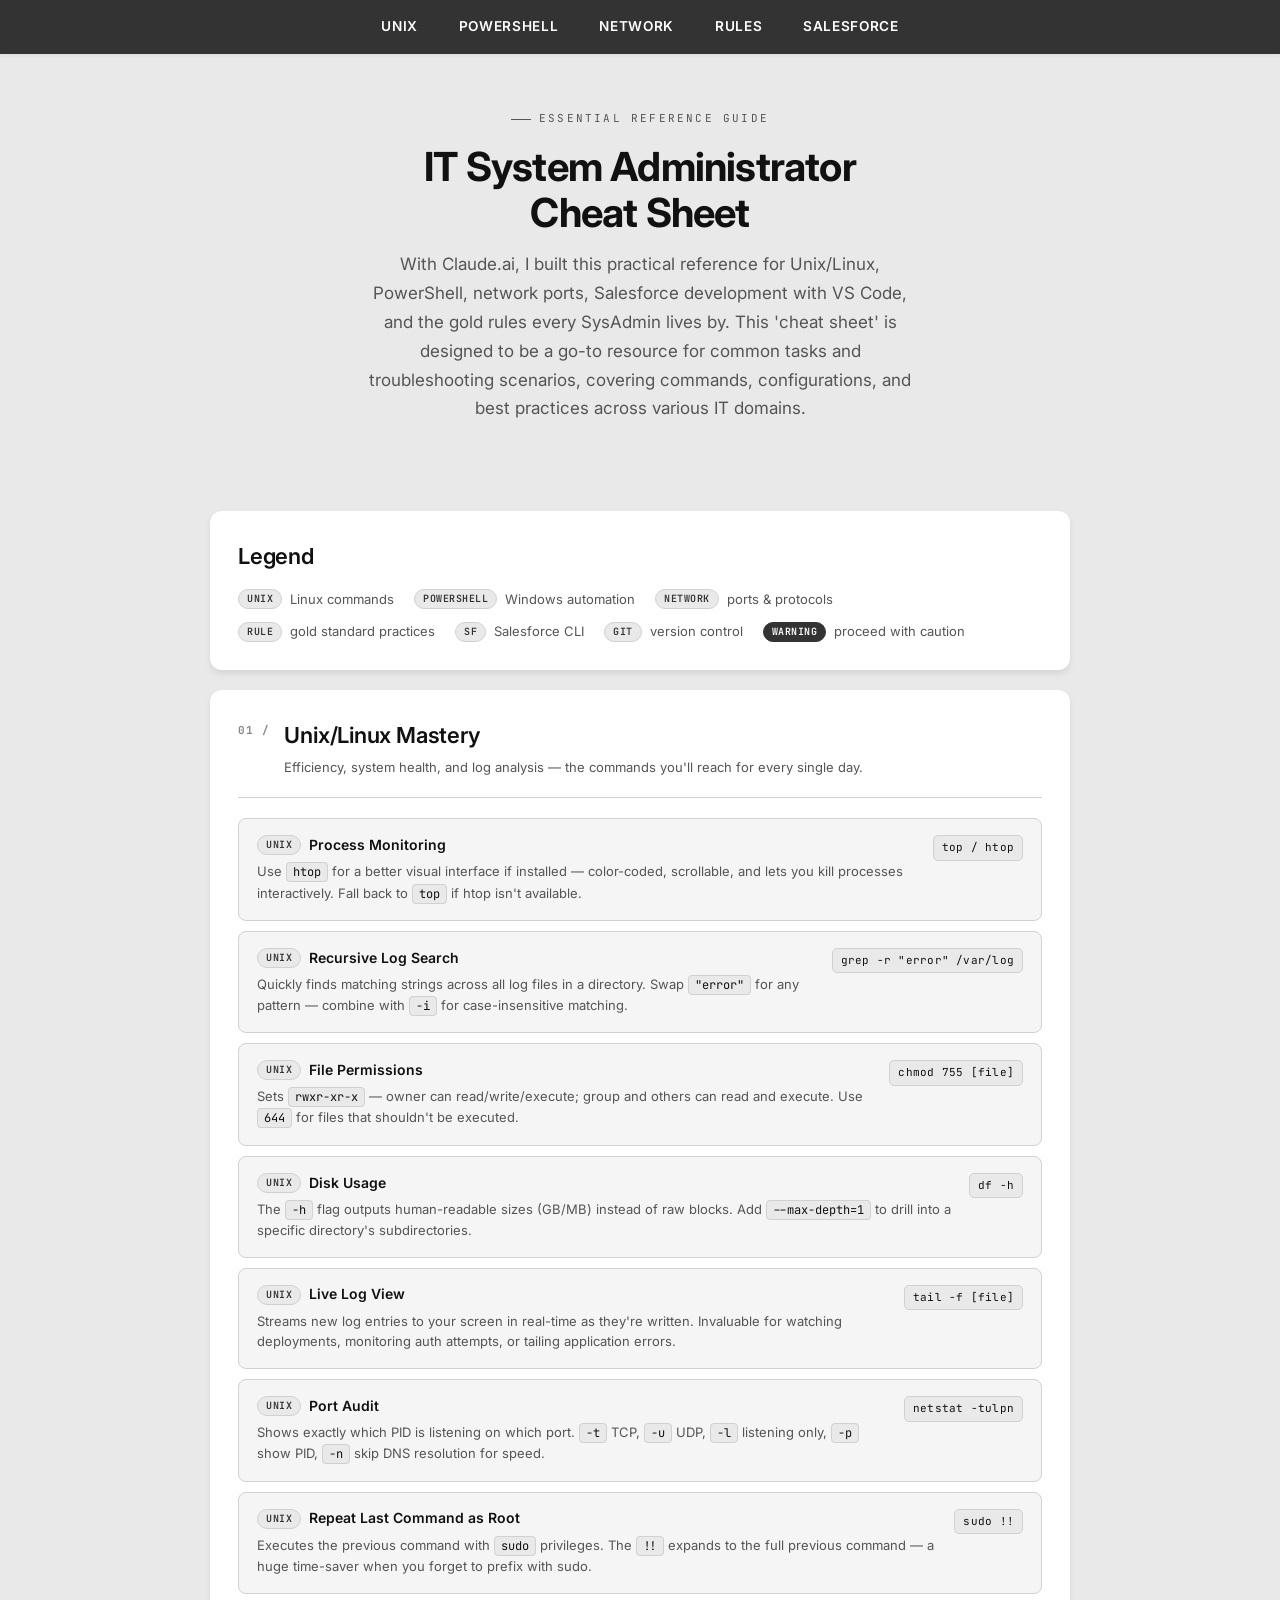
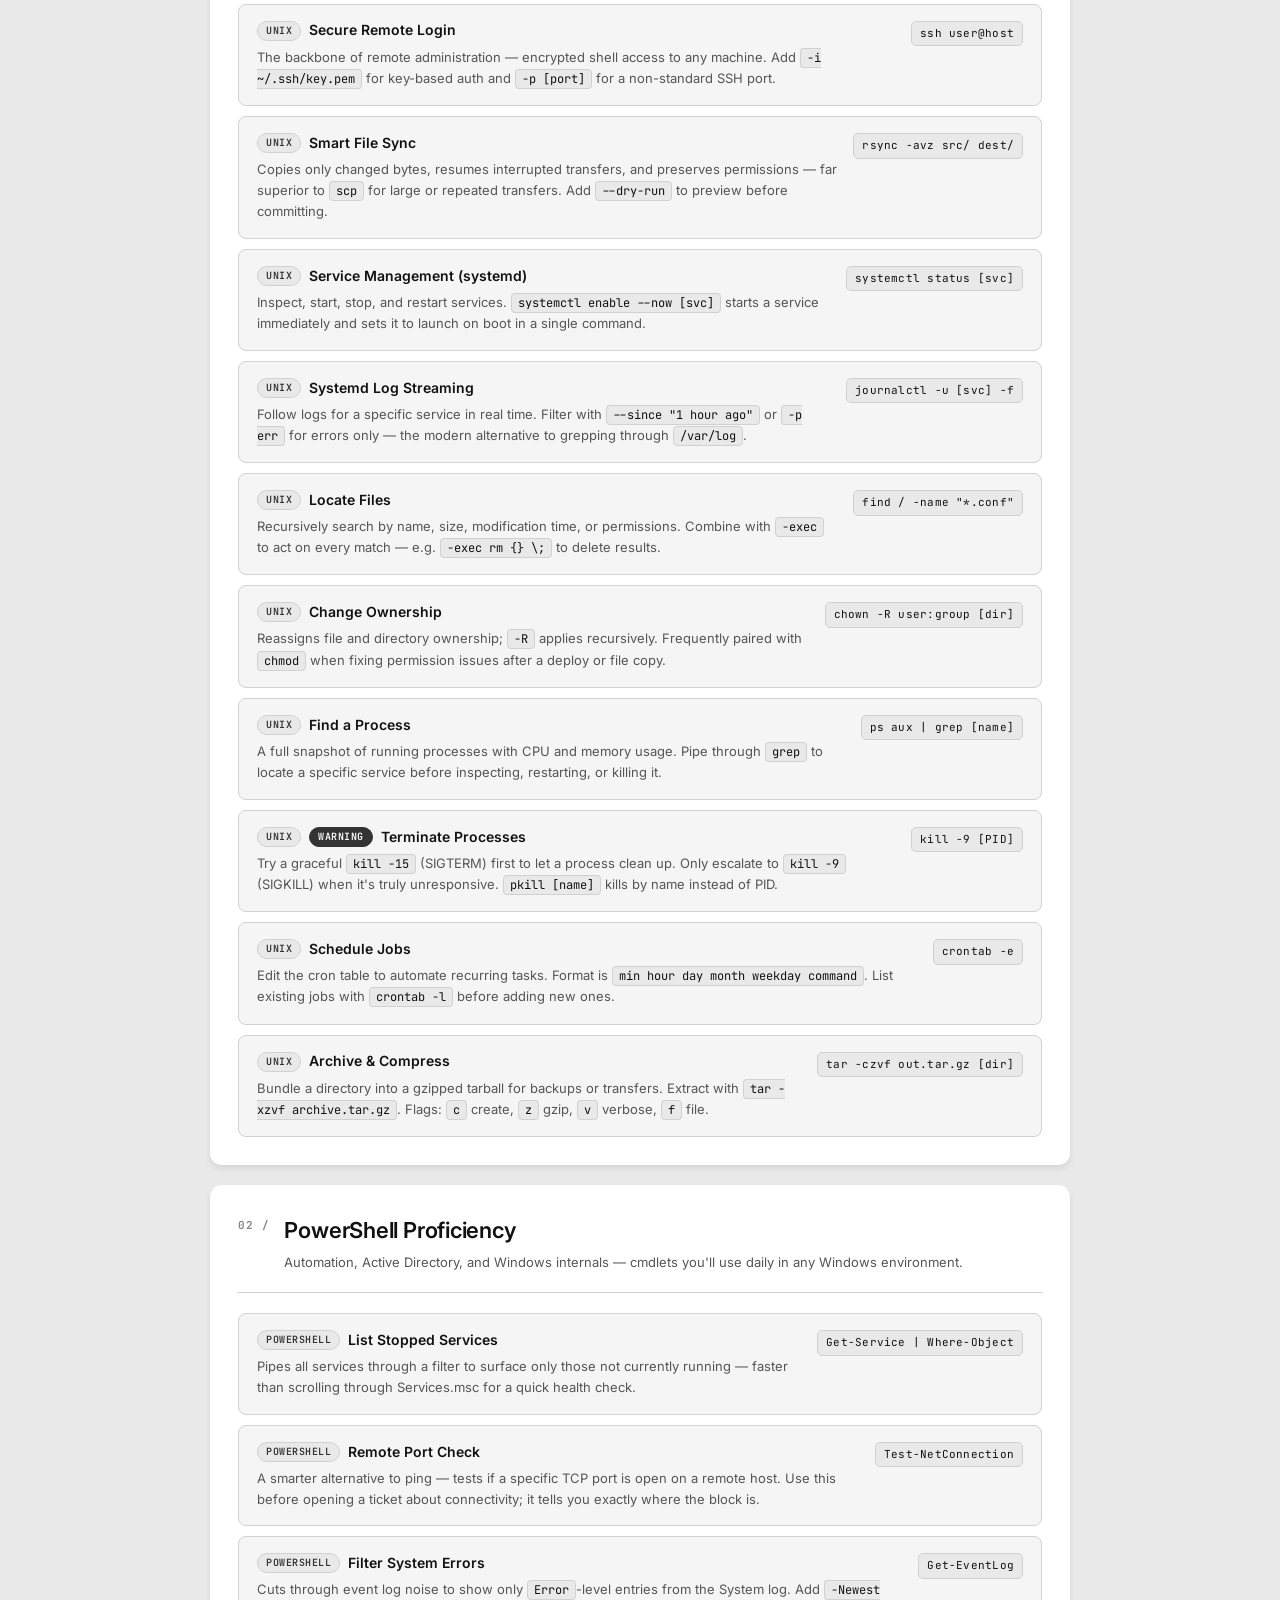
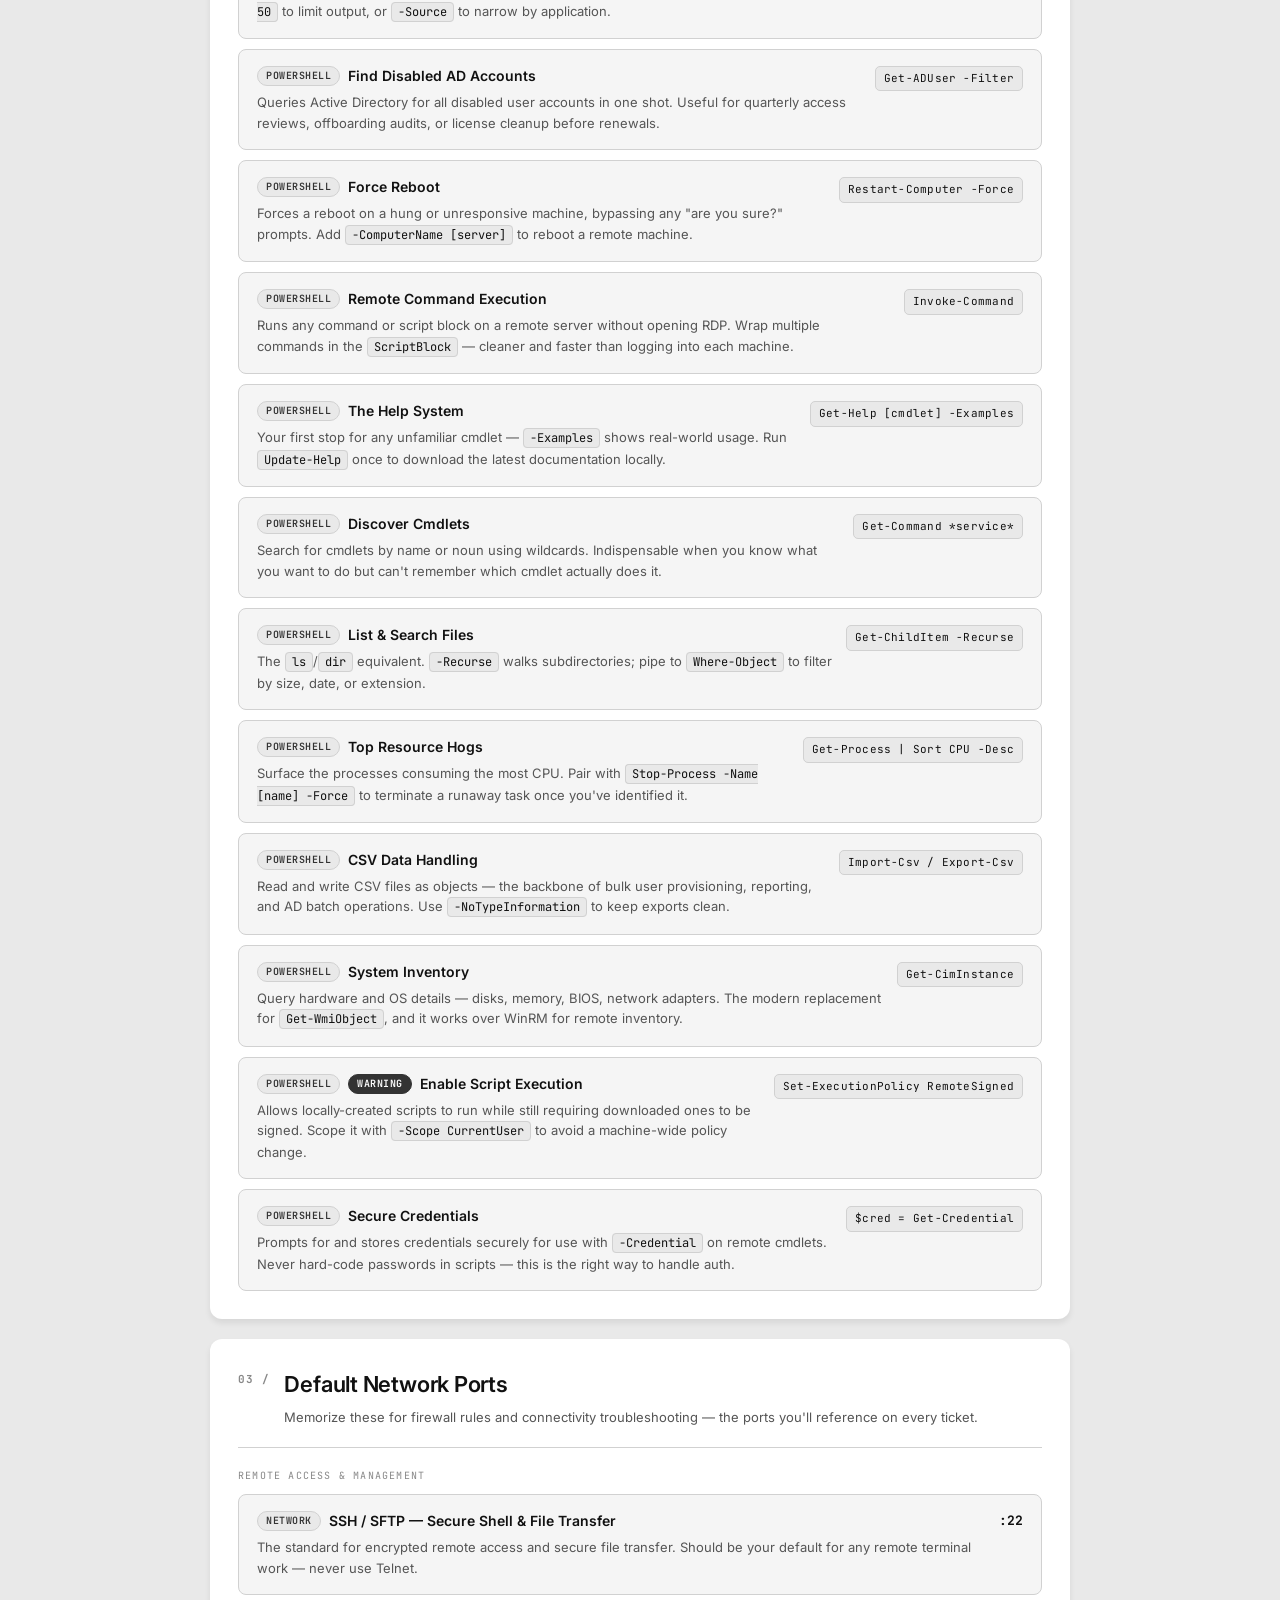
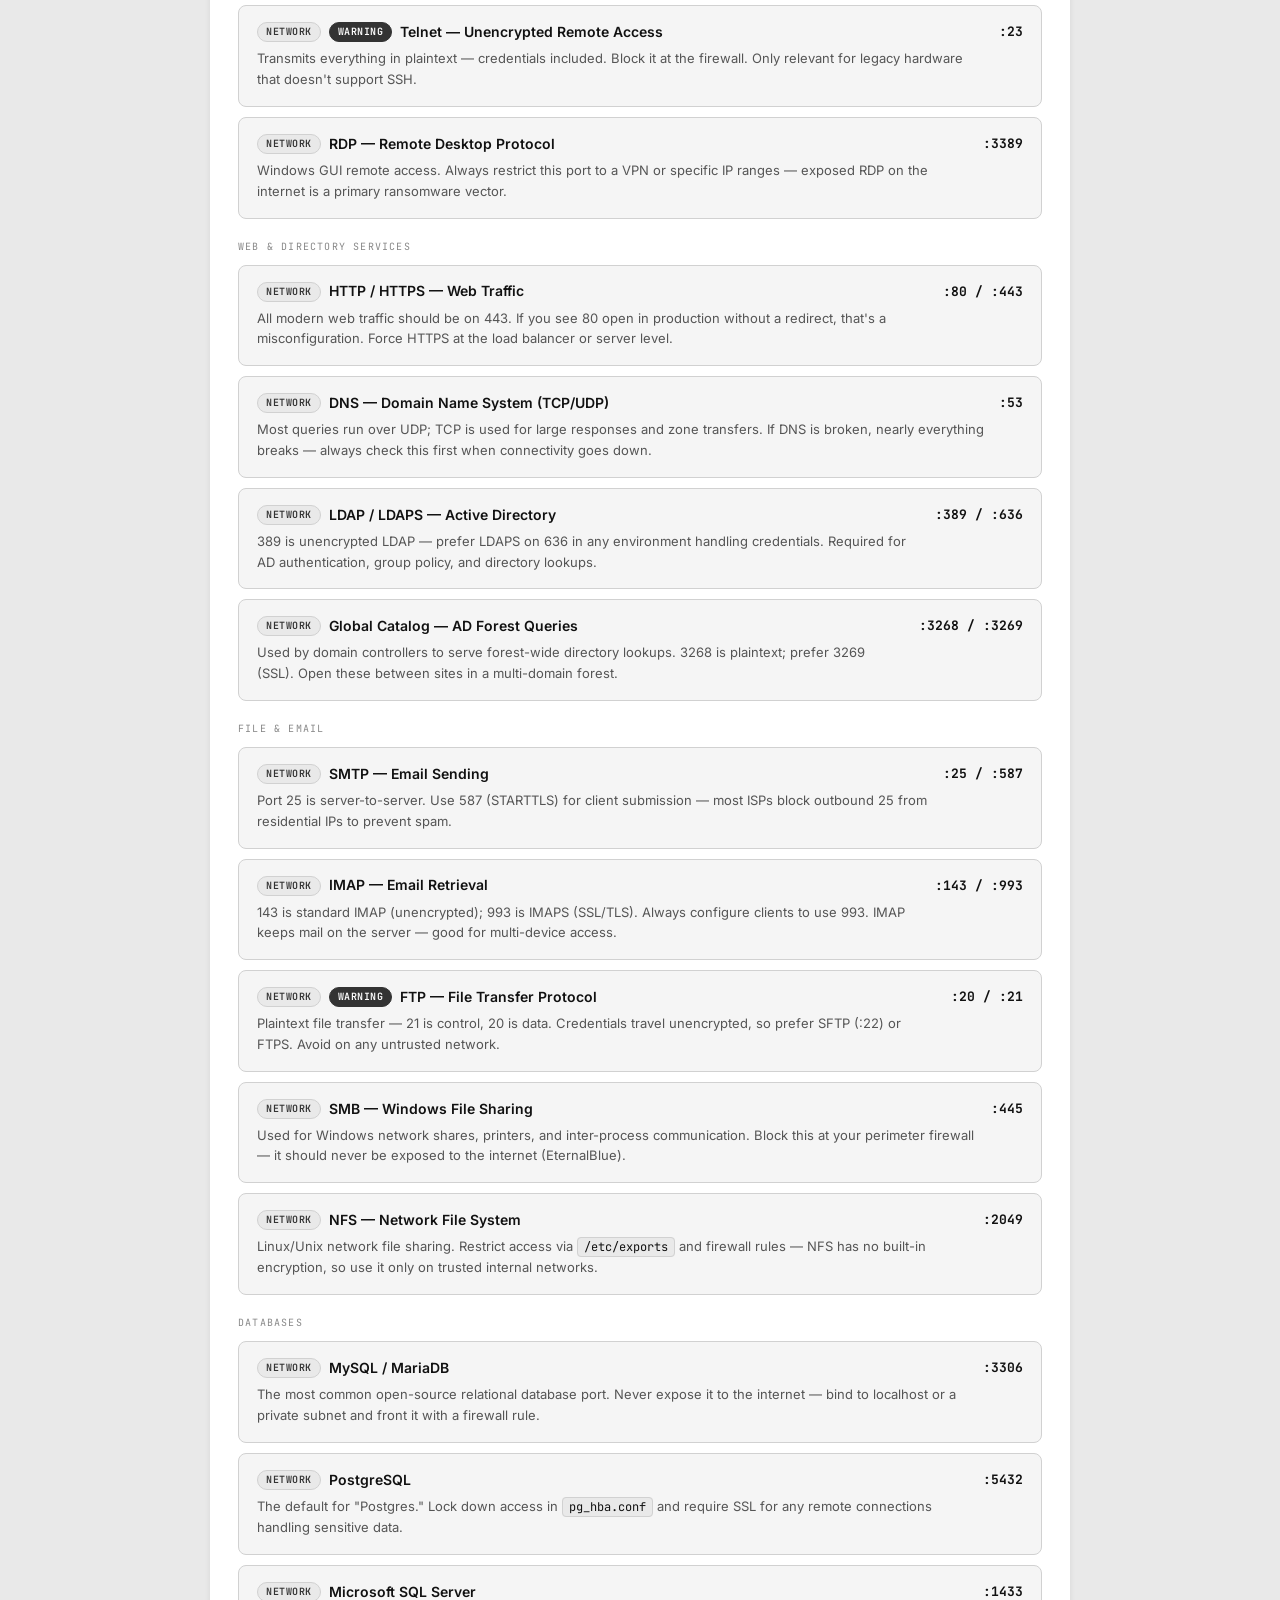
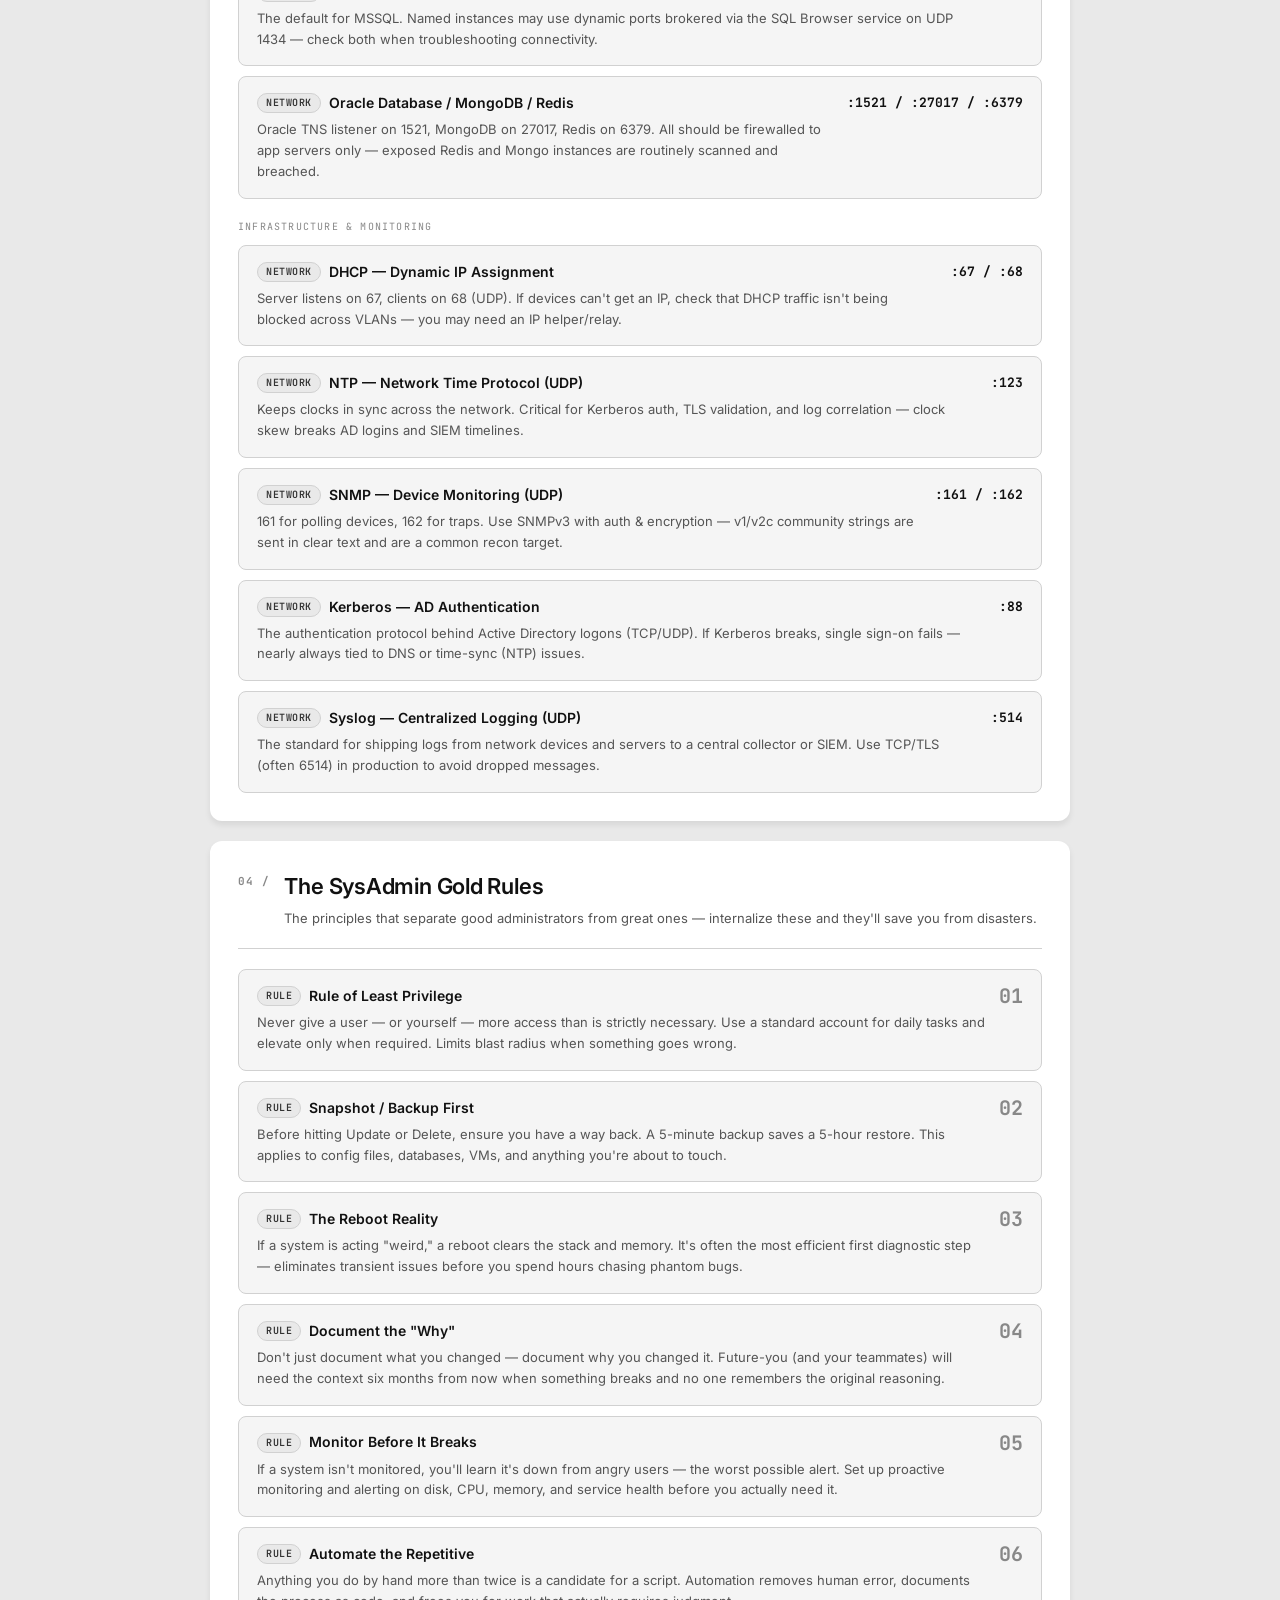
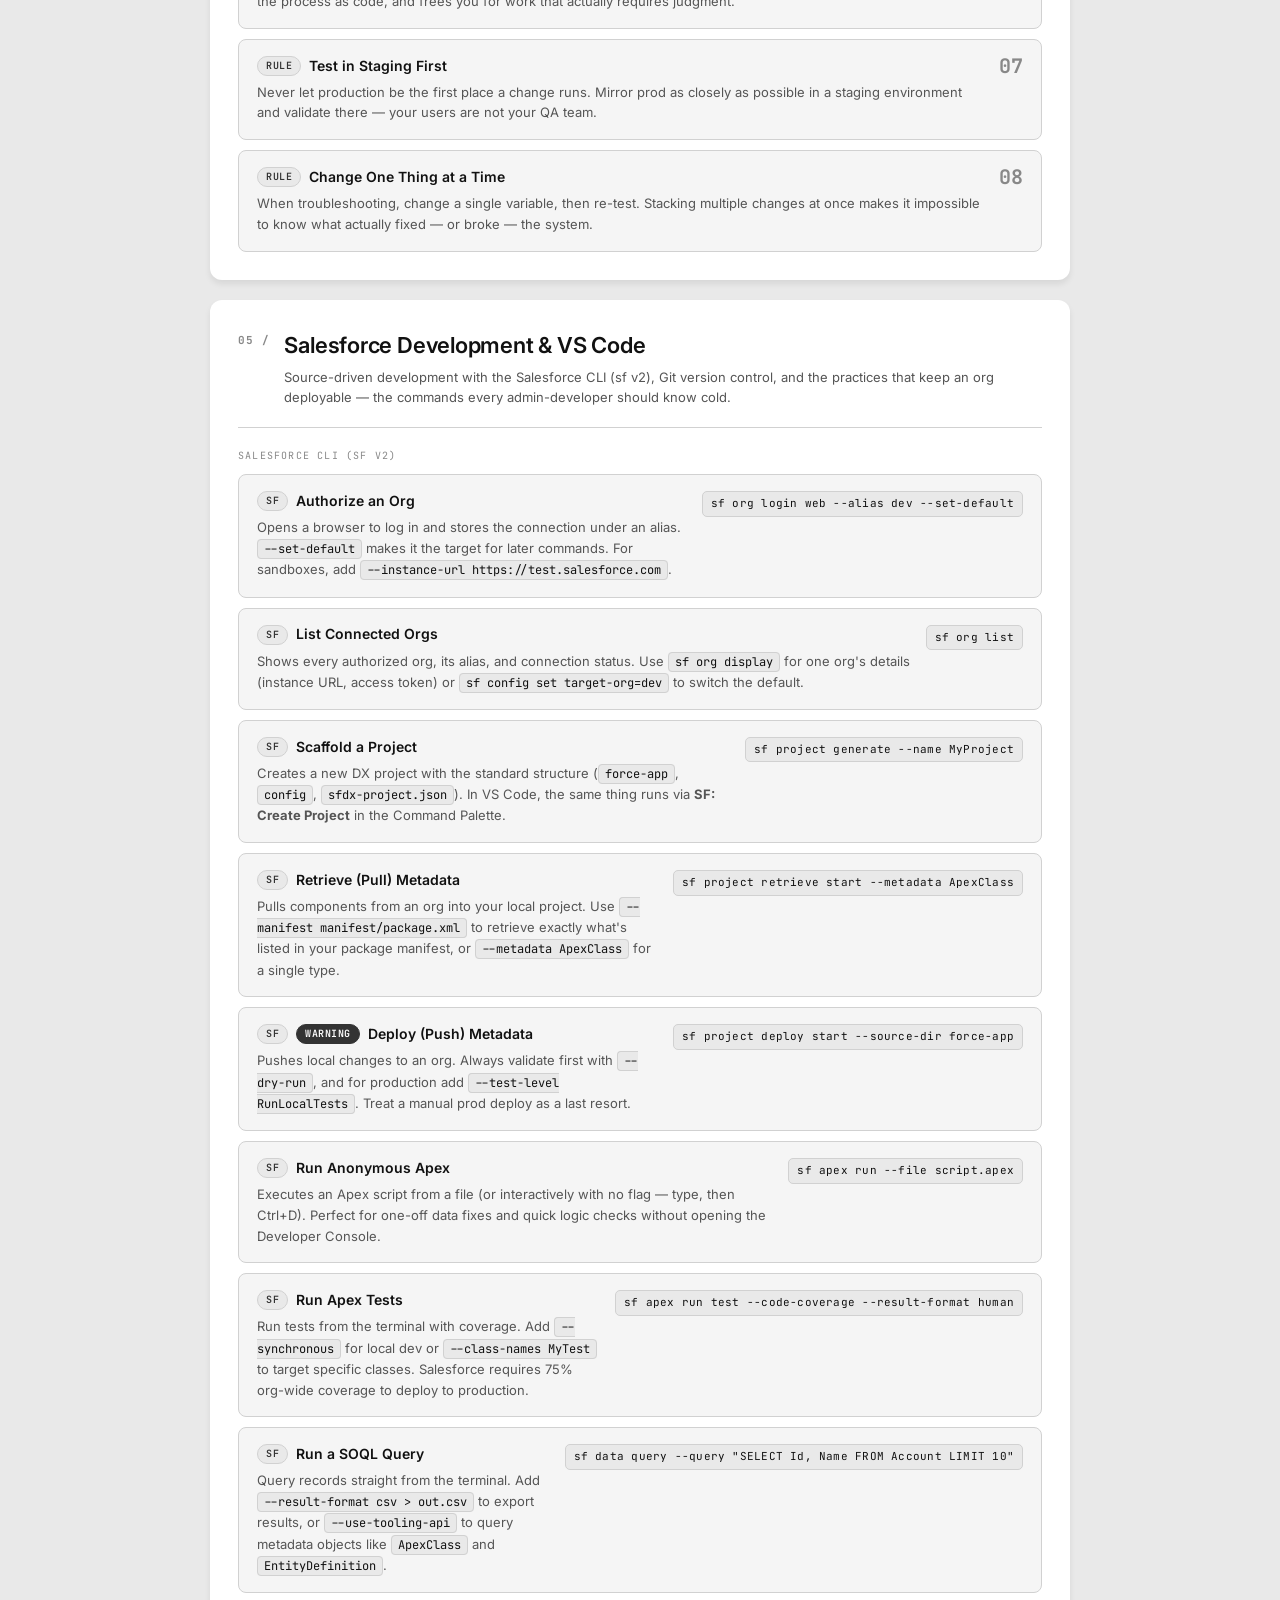
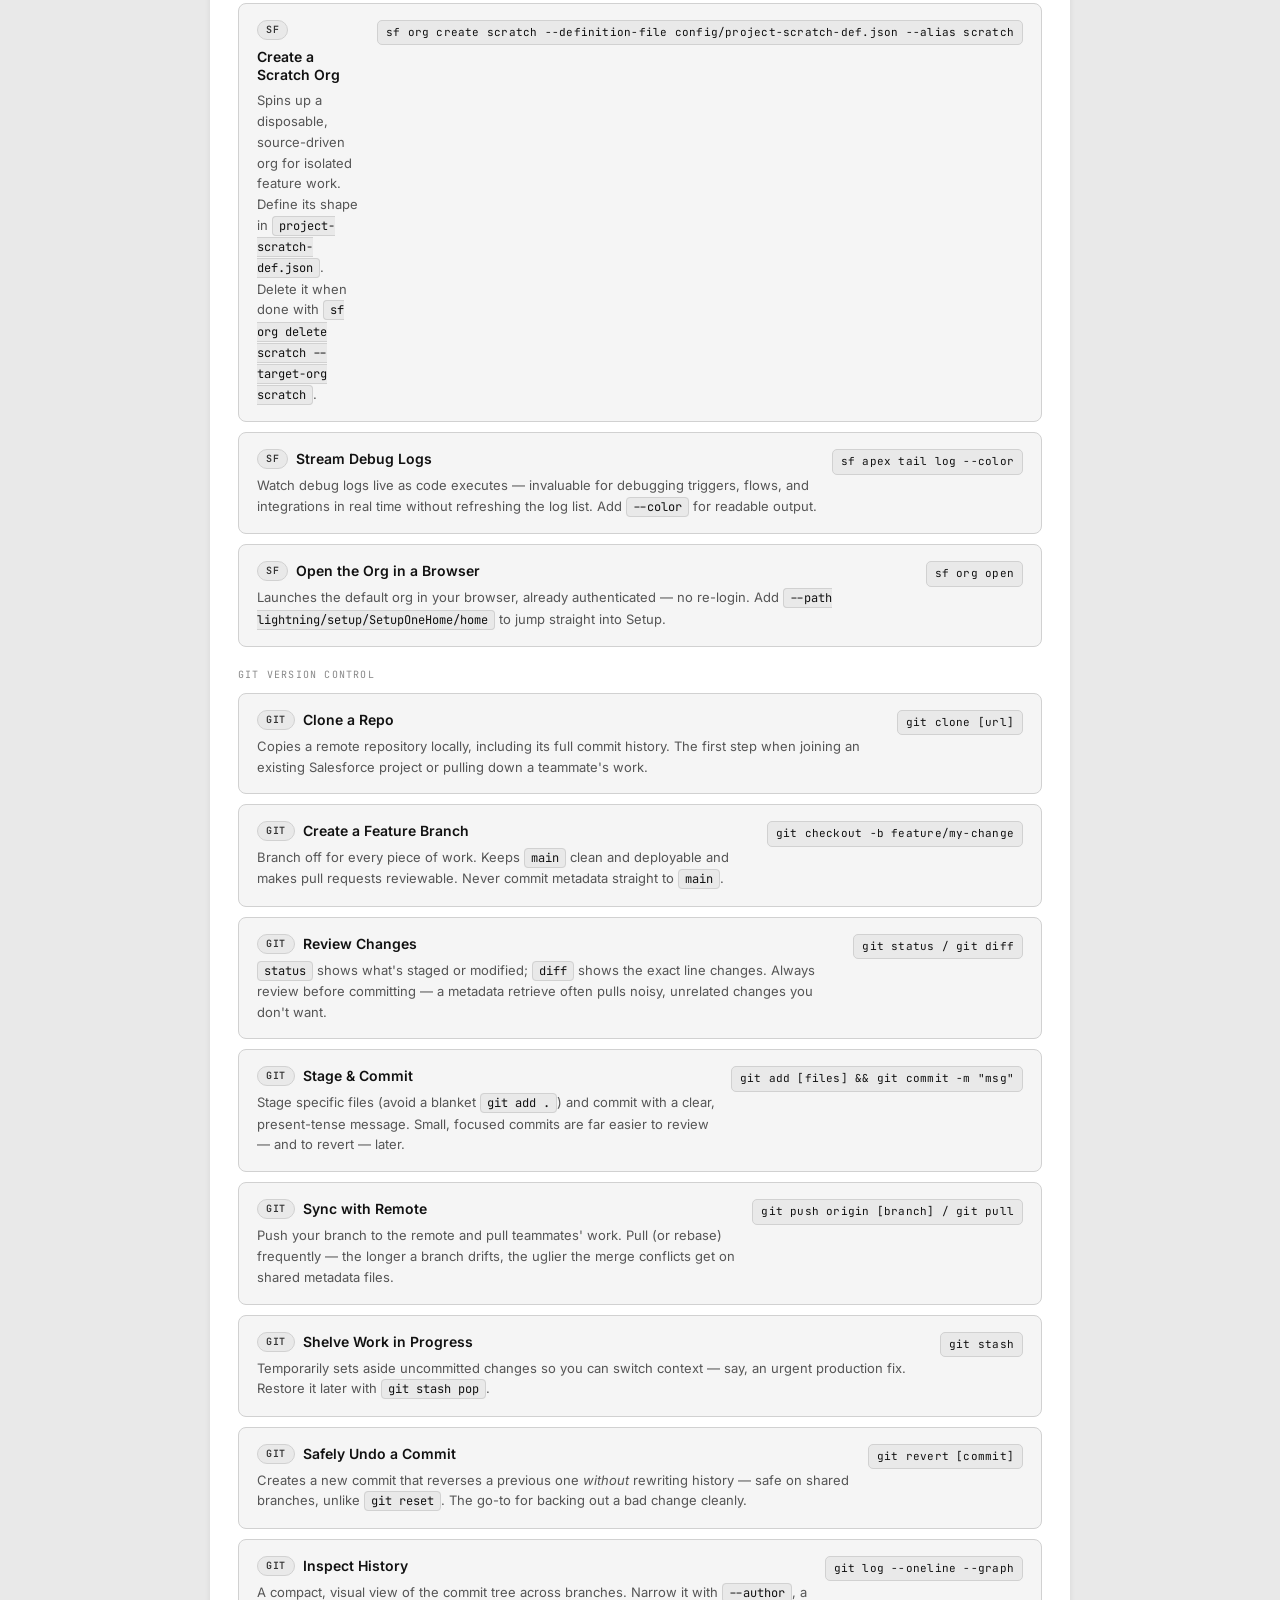
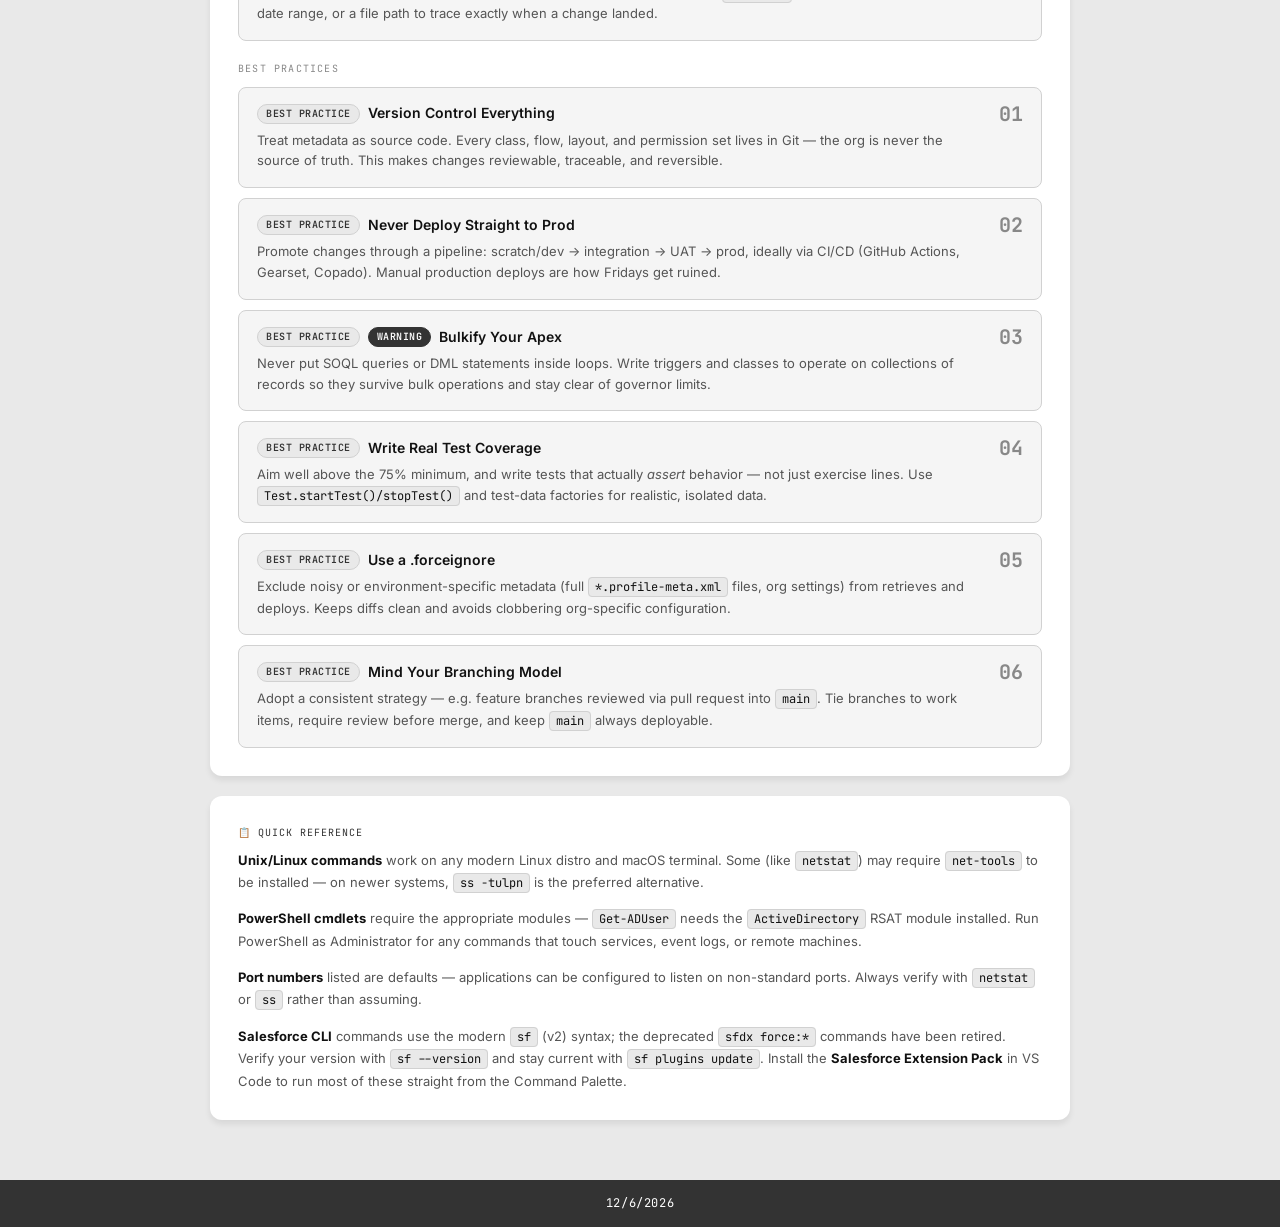
==== commit 65313a94: "Update cheat-sheet.html updated intro" ====
--- a/cheat-sheet.html
+++ b/cheat-sheet.html
@@ -567,7 +567,8 @@
     <div class="header-inner">
         <div class="header-label">Essential Reference Guide</div>
         <h1>IT System Administrator<br>Cheat Sheet</h1>
-        <p class="header-desc">A practical reference for Unix/Linux, PowerShell, network ports, Salesforce development with VS Code, and the gold rules every SysAdmin lives by.</p>
+        <p class="header-desc">With Claude.ai, I built this practical reference for Unix/Linux, PowerShell, network ports, Salesforce development with VS Code, and the gold rules every SysAdmin lives by. 
+         This 'cheat sheet' is designed to be a go-to resource for common tasks and troubleshooting scenarios, covering commands, configurations, and best practices across various IT domains.</p>
     </div>
 </header>
  
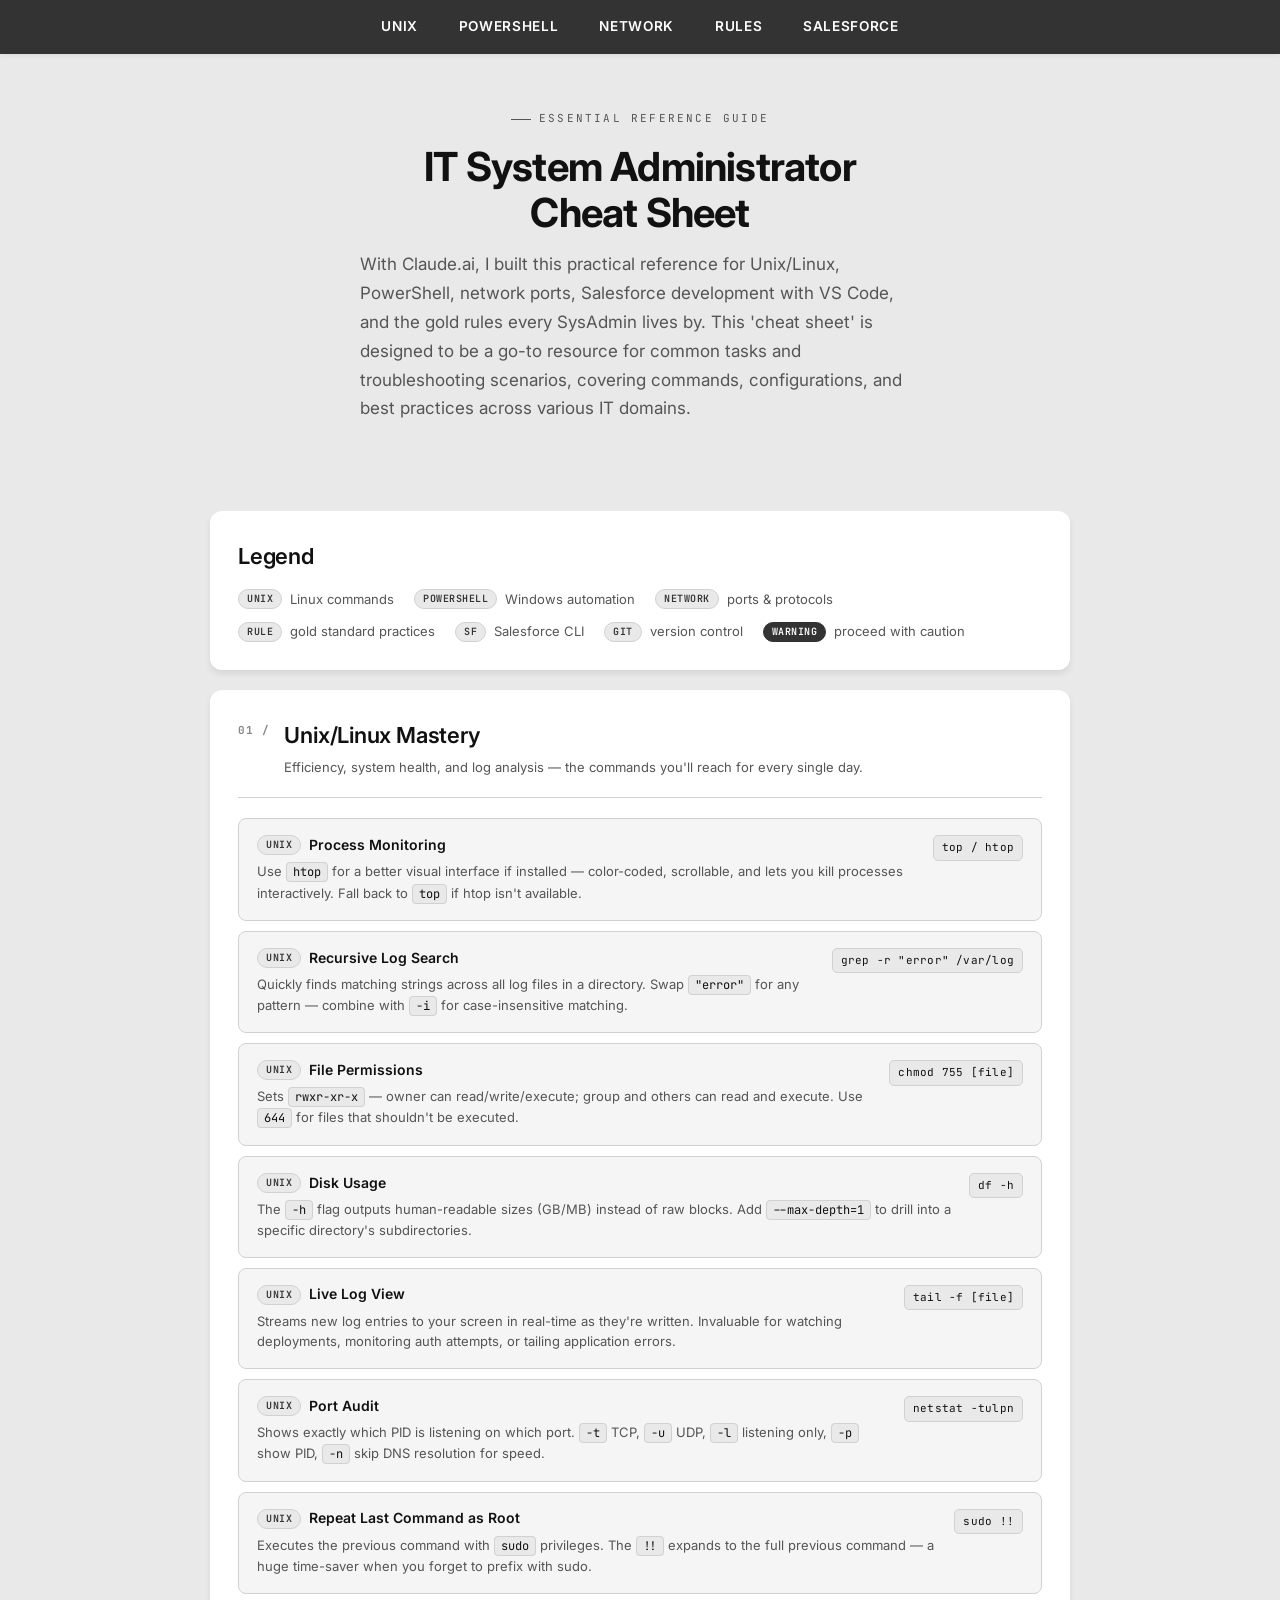
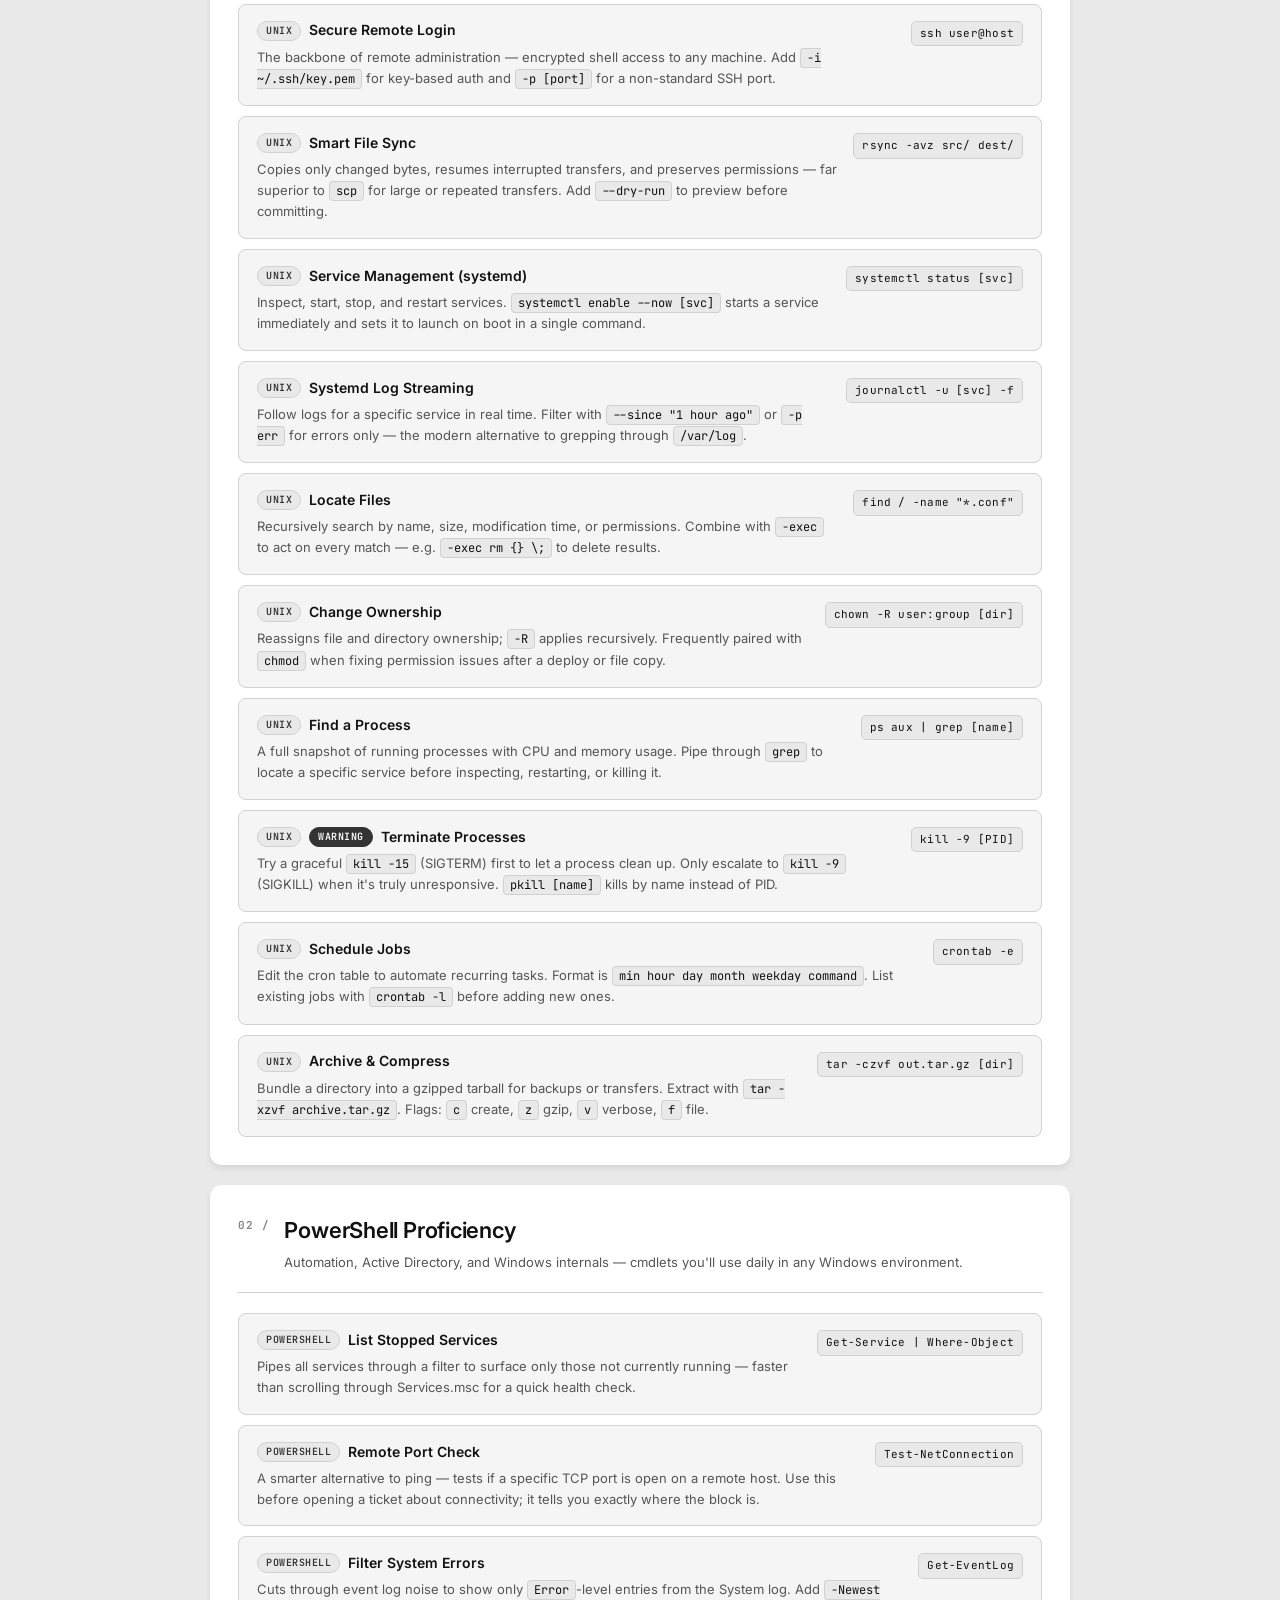
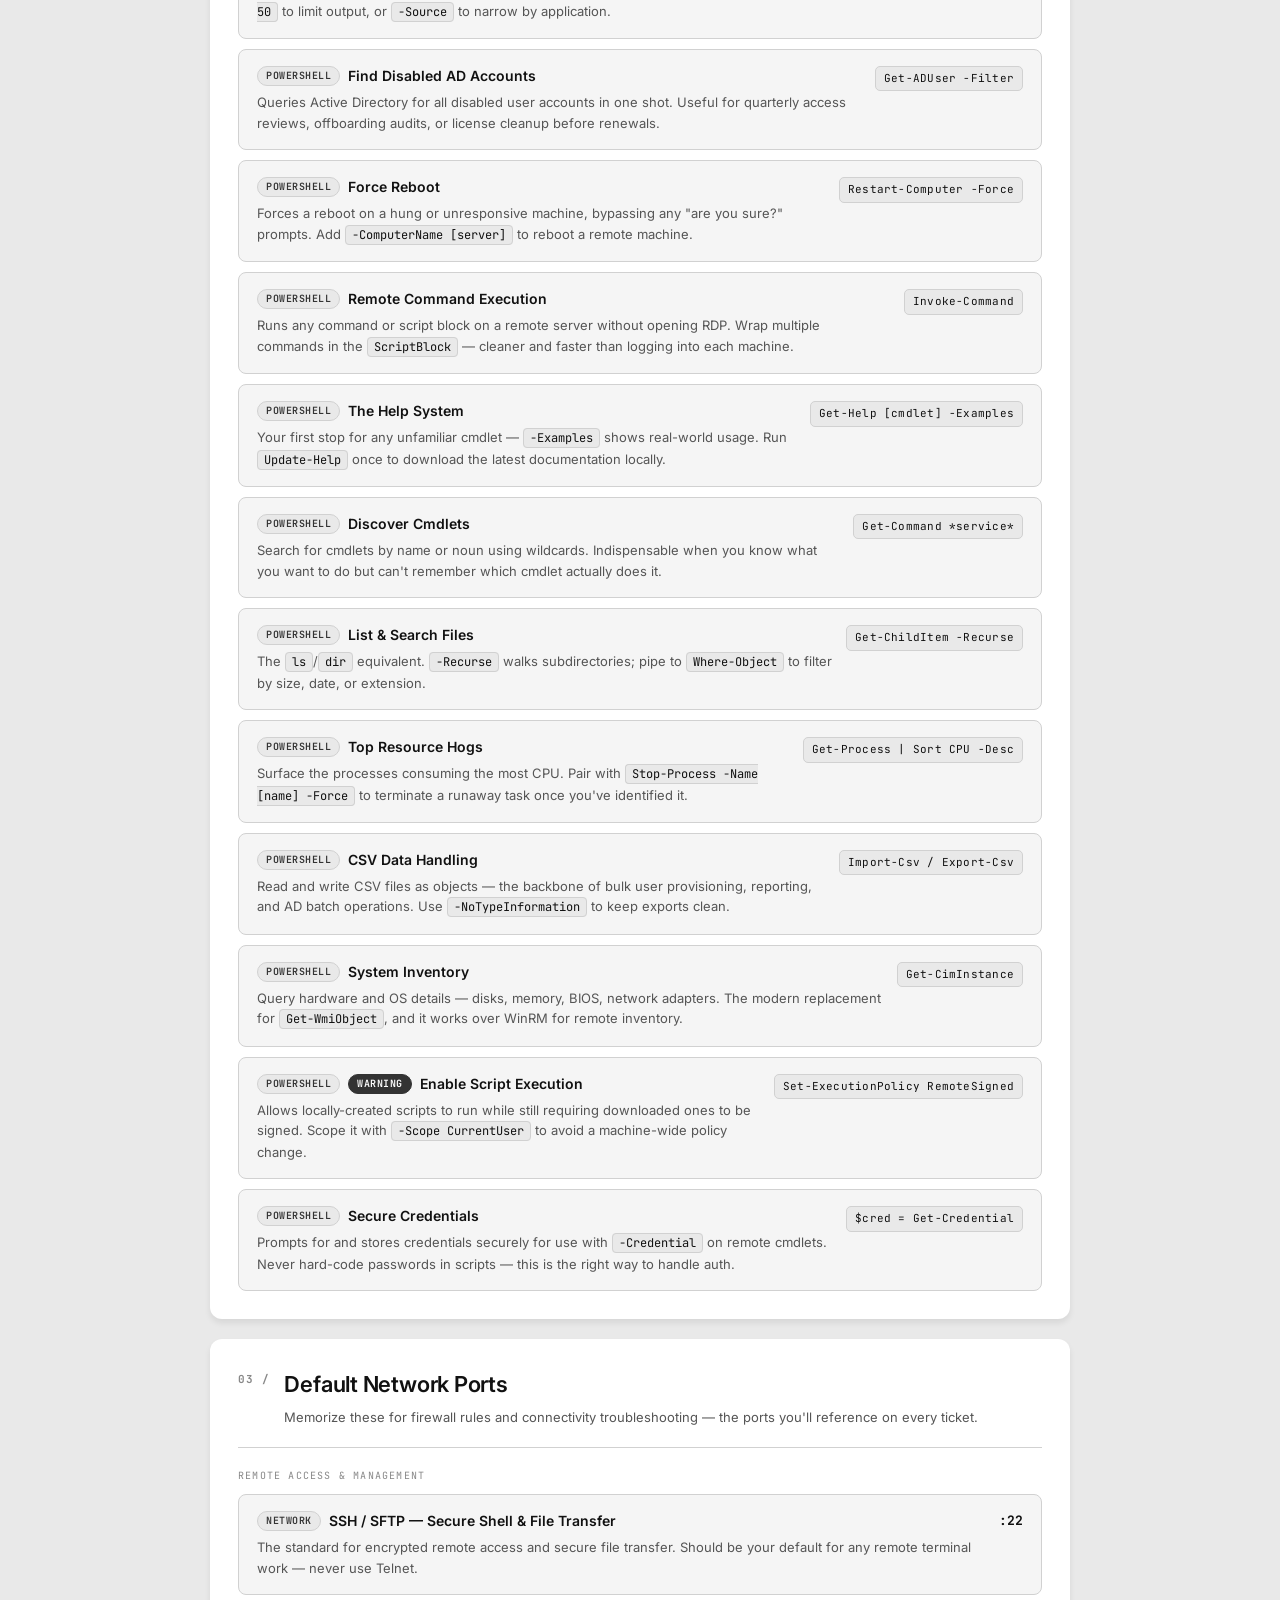
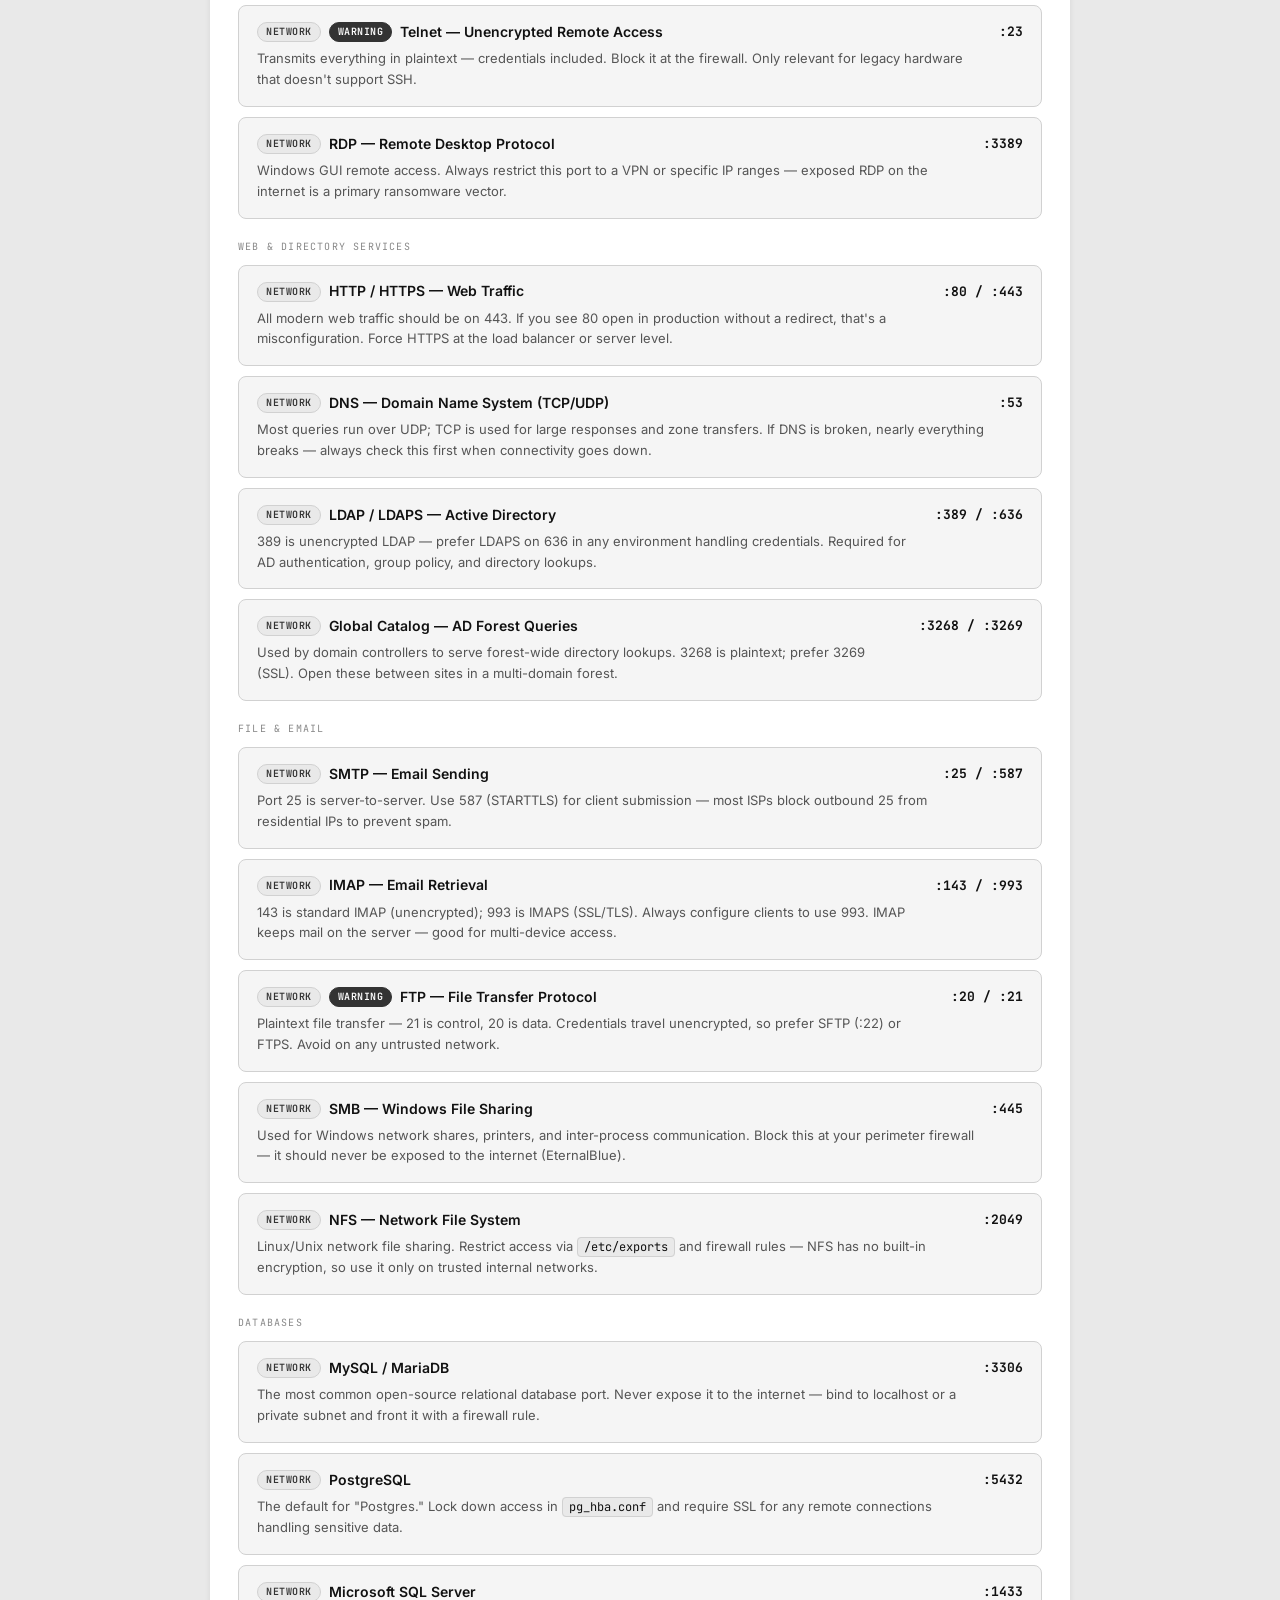
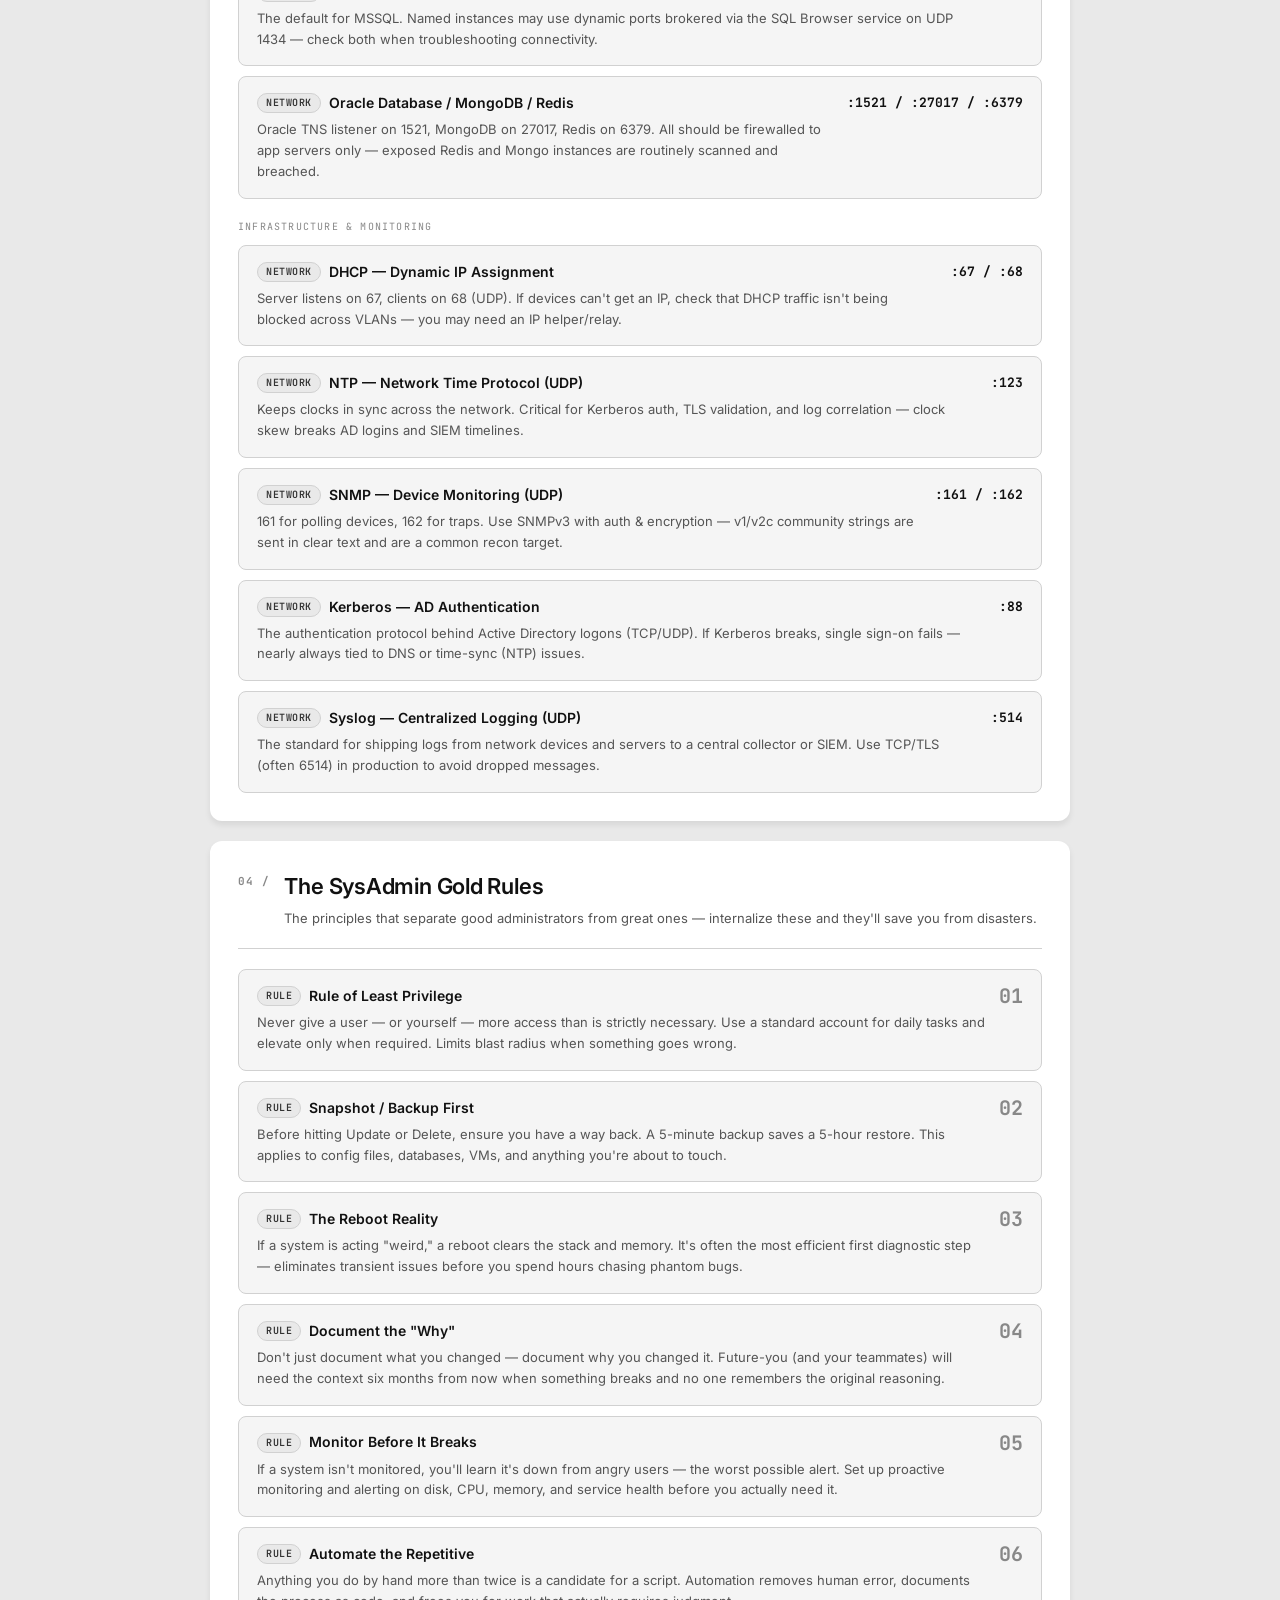
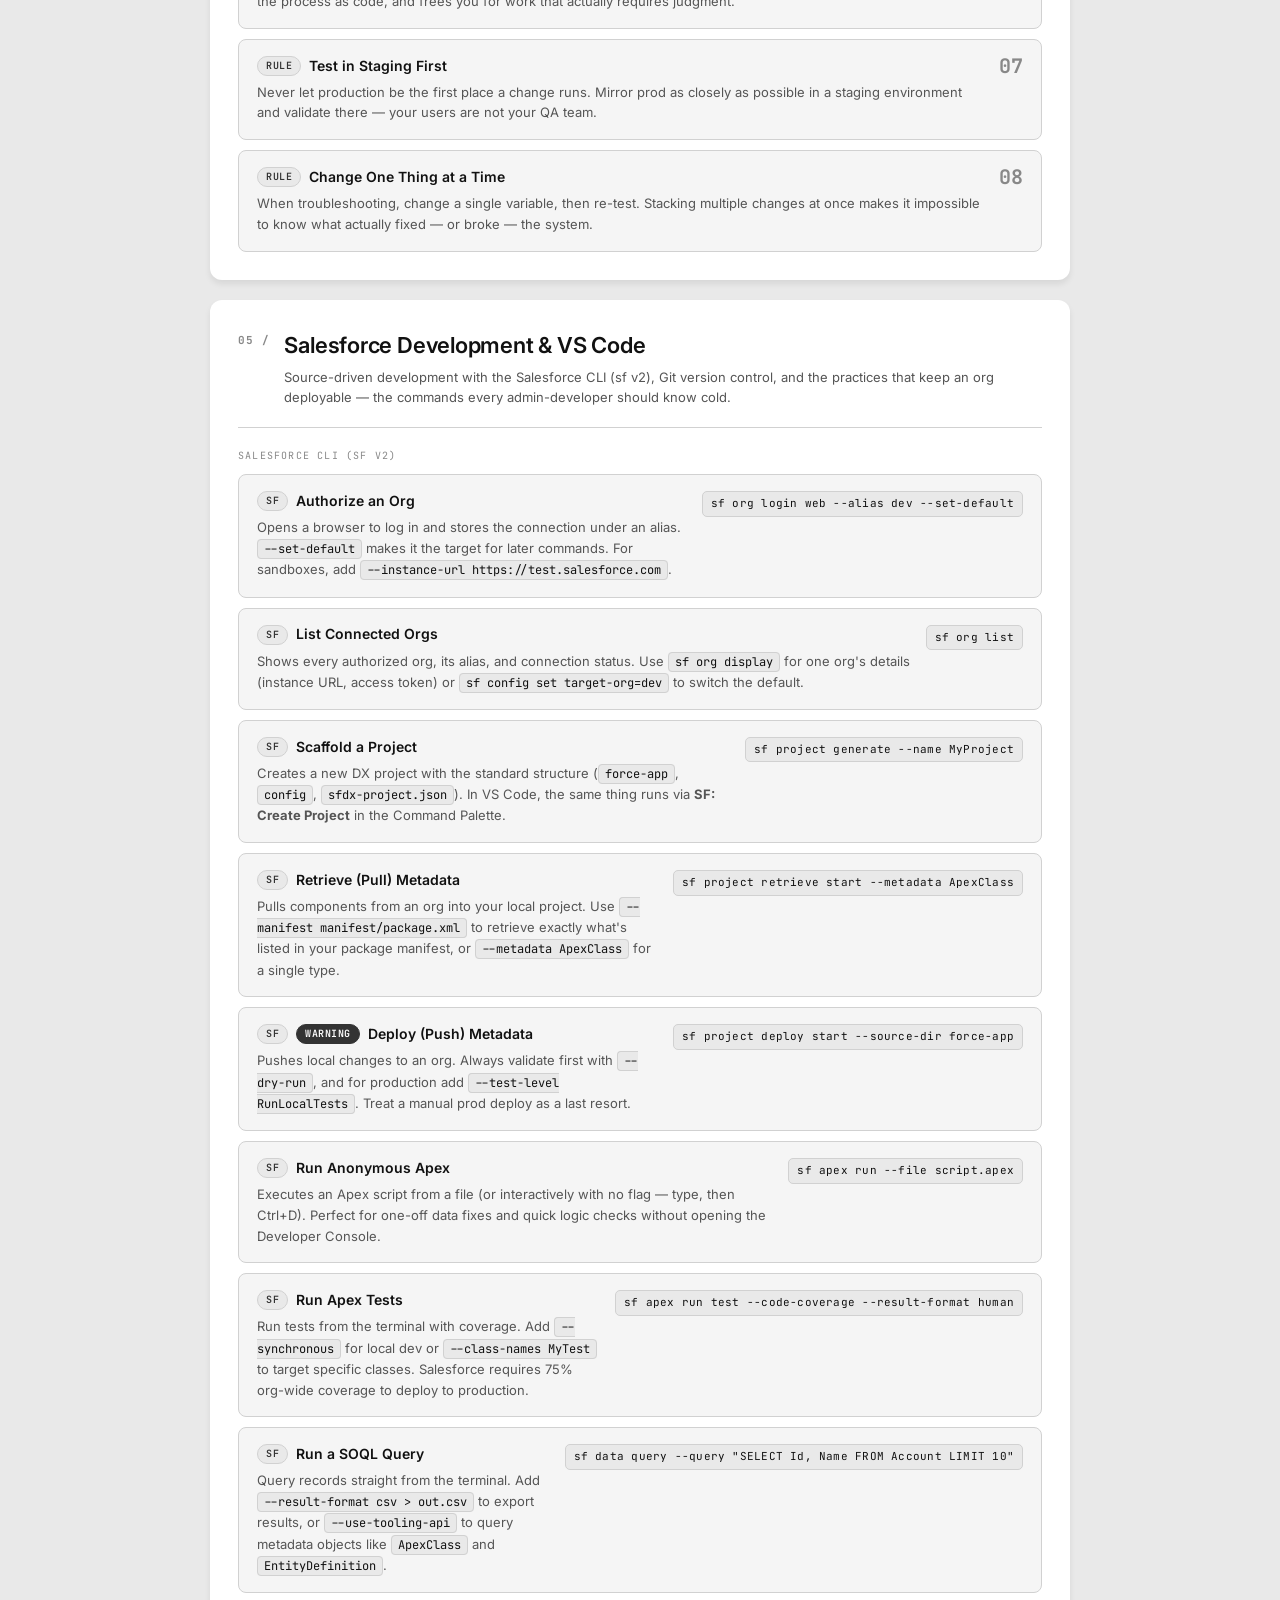
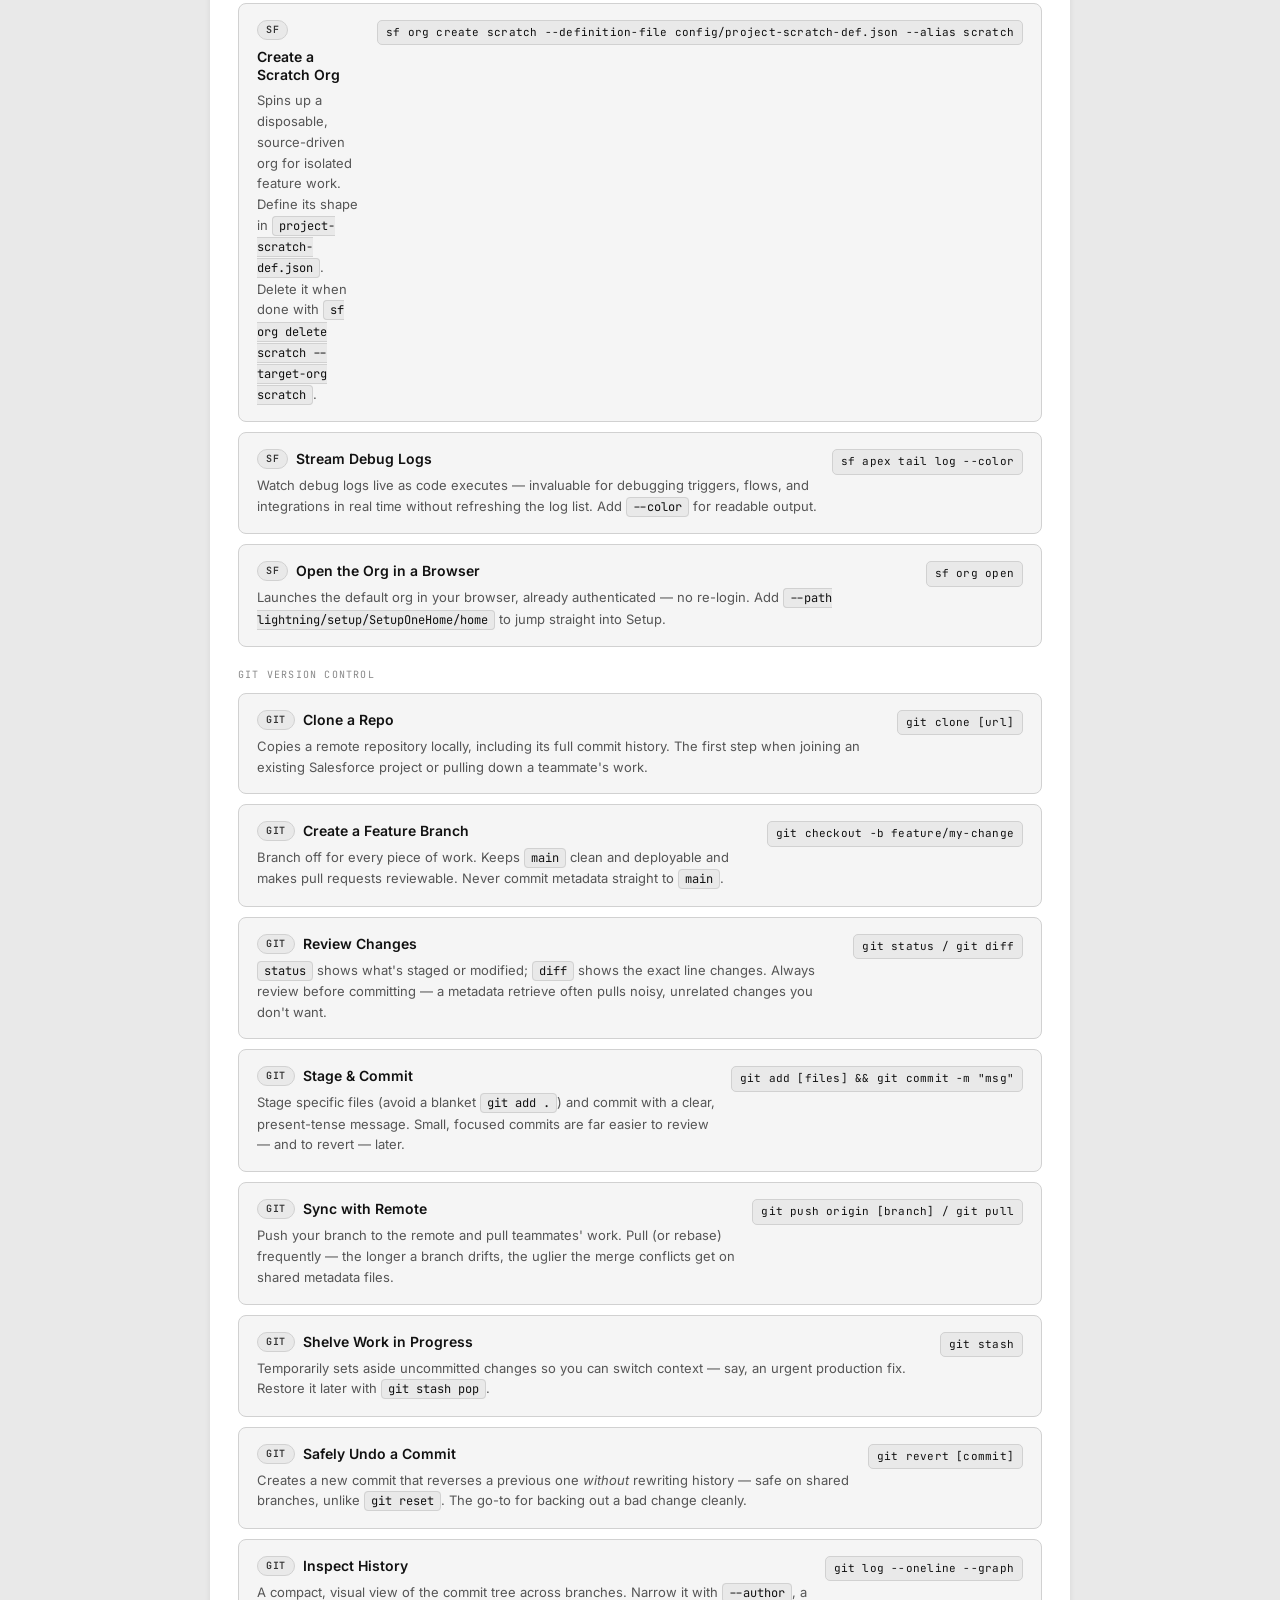
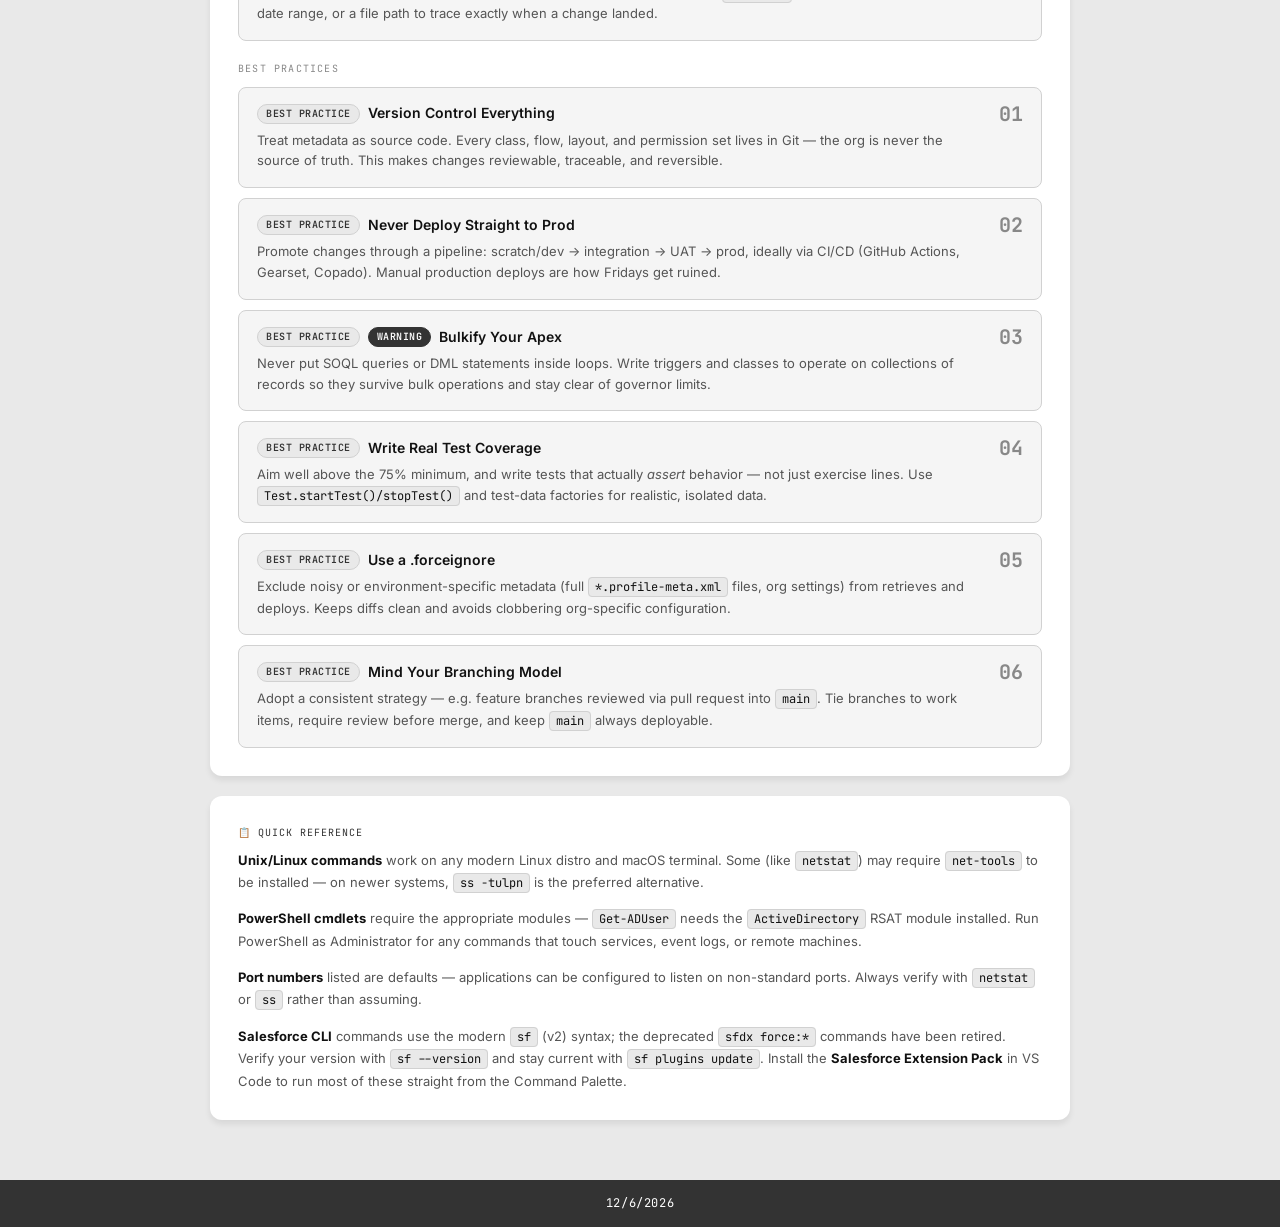
==== commit 7656c054: "Update cheat-sheet.html aligned text left" ====
--- a/cheat-sheet.html
+++ b/cheat-sheet.html
@@ -567,8 +567,10 @@
     <div class="header-inner">
         <div class="header-label">Essential Reference Guide</div>
         <h1>IT System Administrator<br>Cheat Sheet</h1>
-        <p class="header-desc">With Claude.ai, I built this practical reference for Unix/Linux, PowerShell, network ports, Salesforce development with VS Code, and the gold rules every SysAdmin lives by. 
-         This 'cheat sheet' is designed to be a go-to resource for common tasks and troubleshooting scenarios, covering commands, configurations, and best practices across various IT domains.</p>
+        <p class="header-desc" style="text-align: left;">
+  With Claude.ai, I built this practical reference for Unix/Linux, PowerShell, network ports, Salesforce development with VS Code, and the gold rules every SysAdmin lives by. 
+  This 'cheat sheet' is designed to be a go-to resource for common tasks and troubleshooting scenarios, covering commands, configurations, and best practices across various IT domains.
+</p>
     </div>
 </header>
  
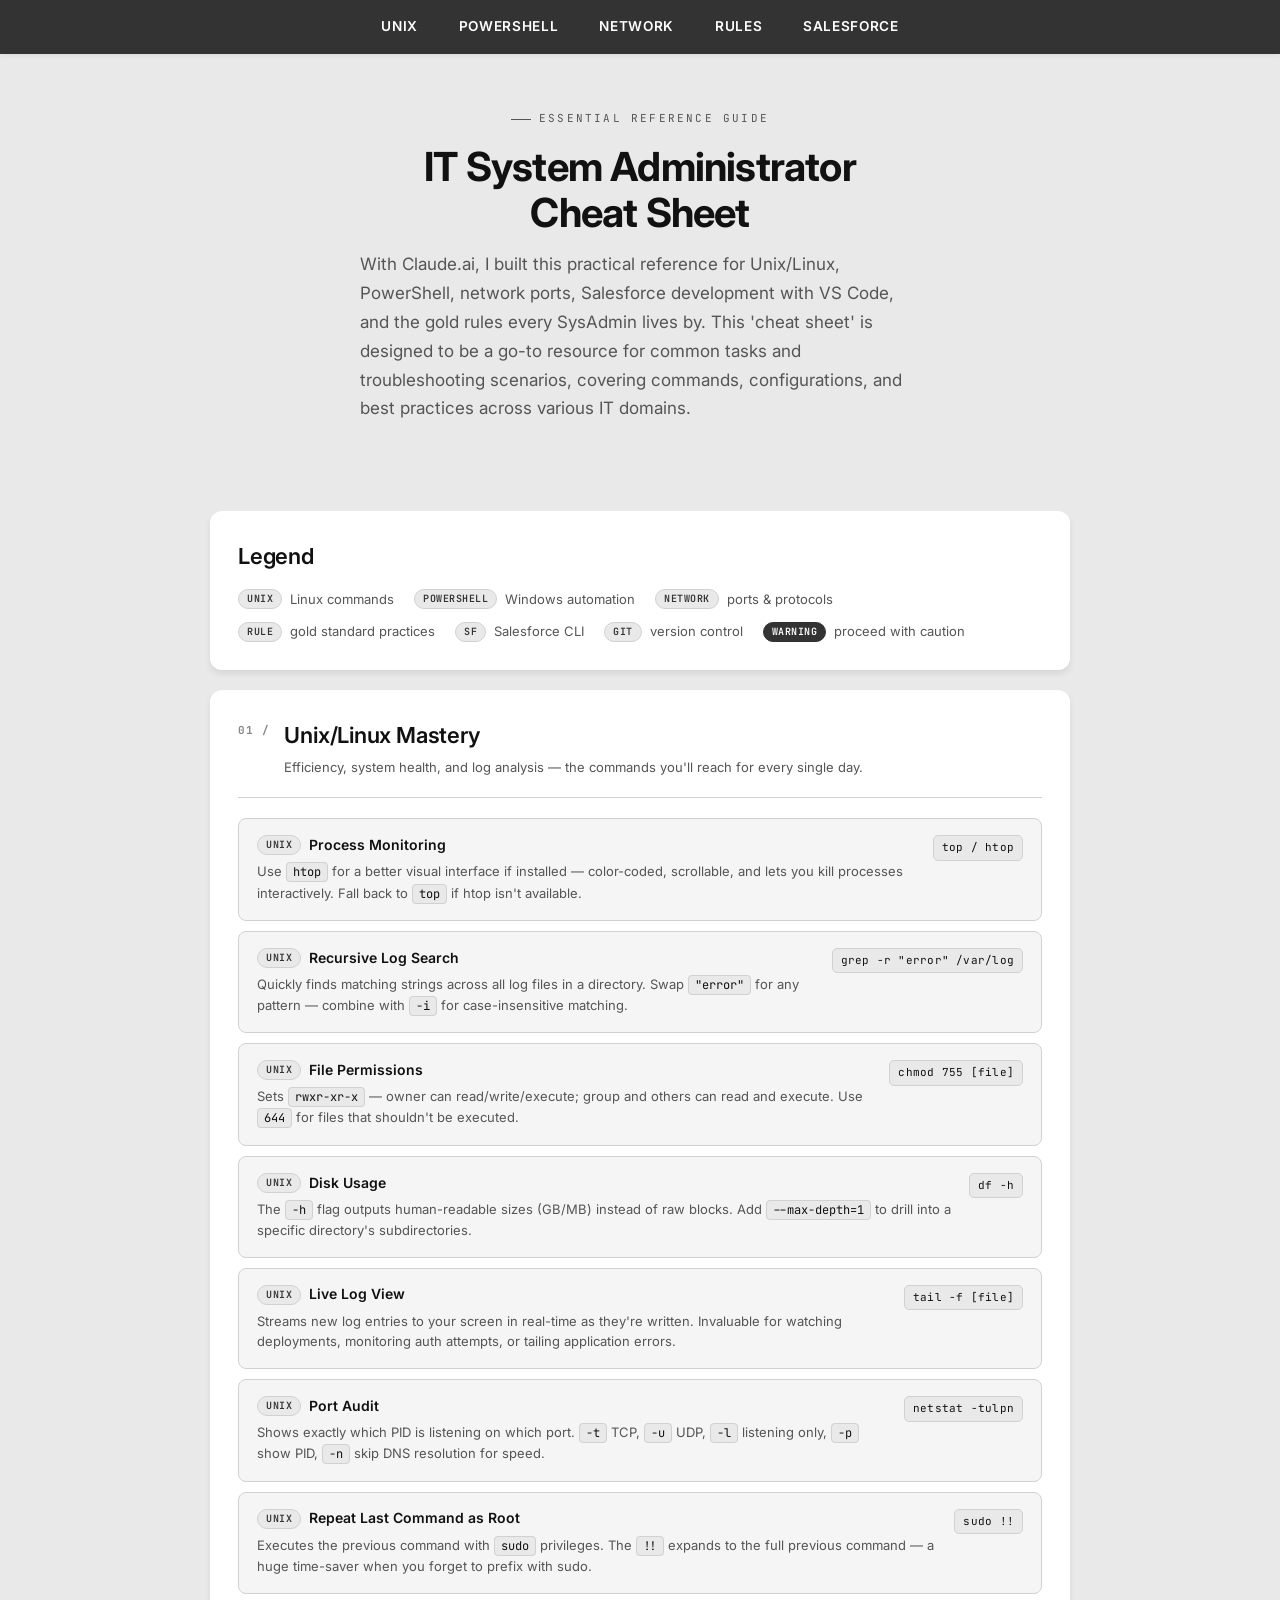
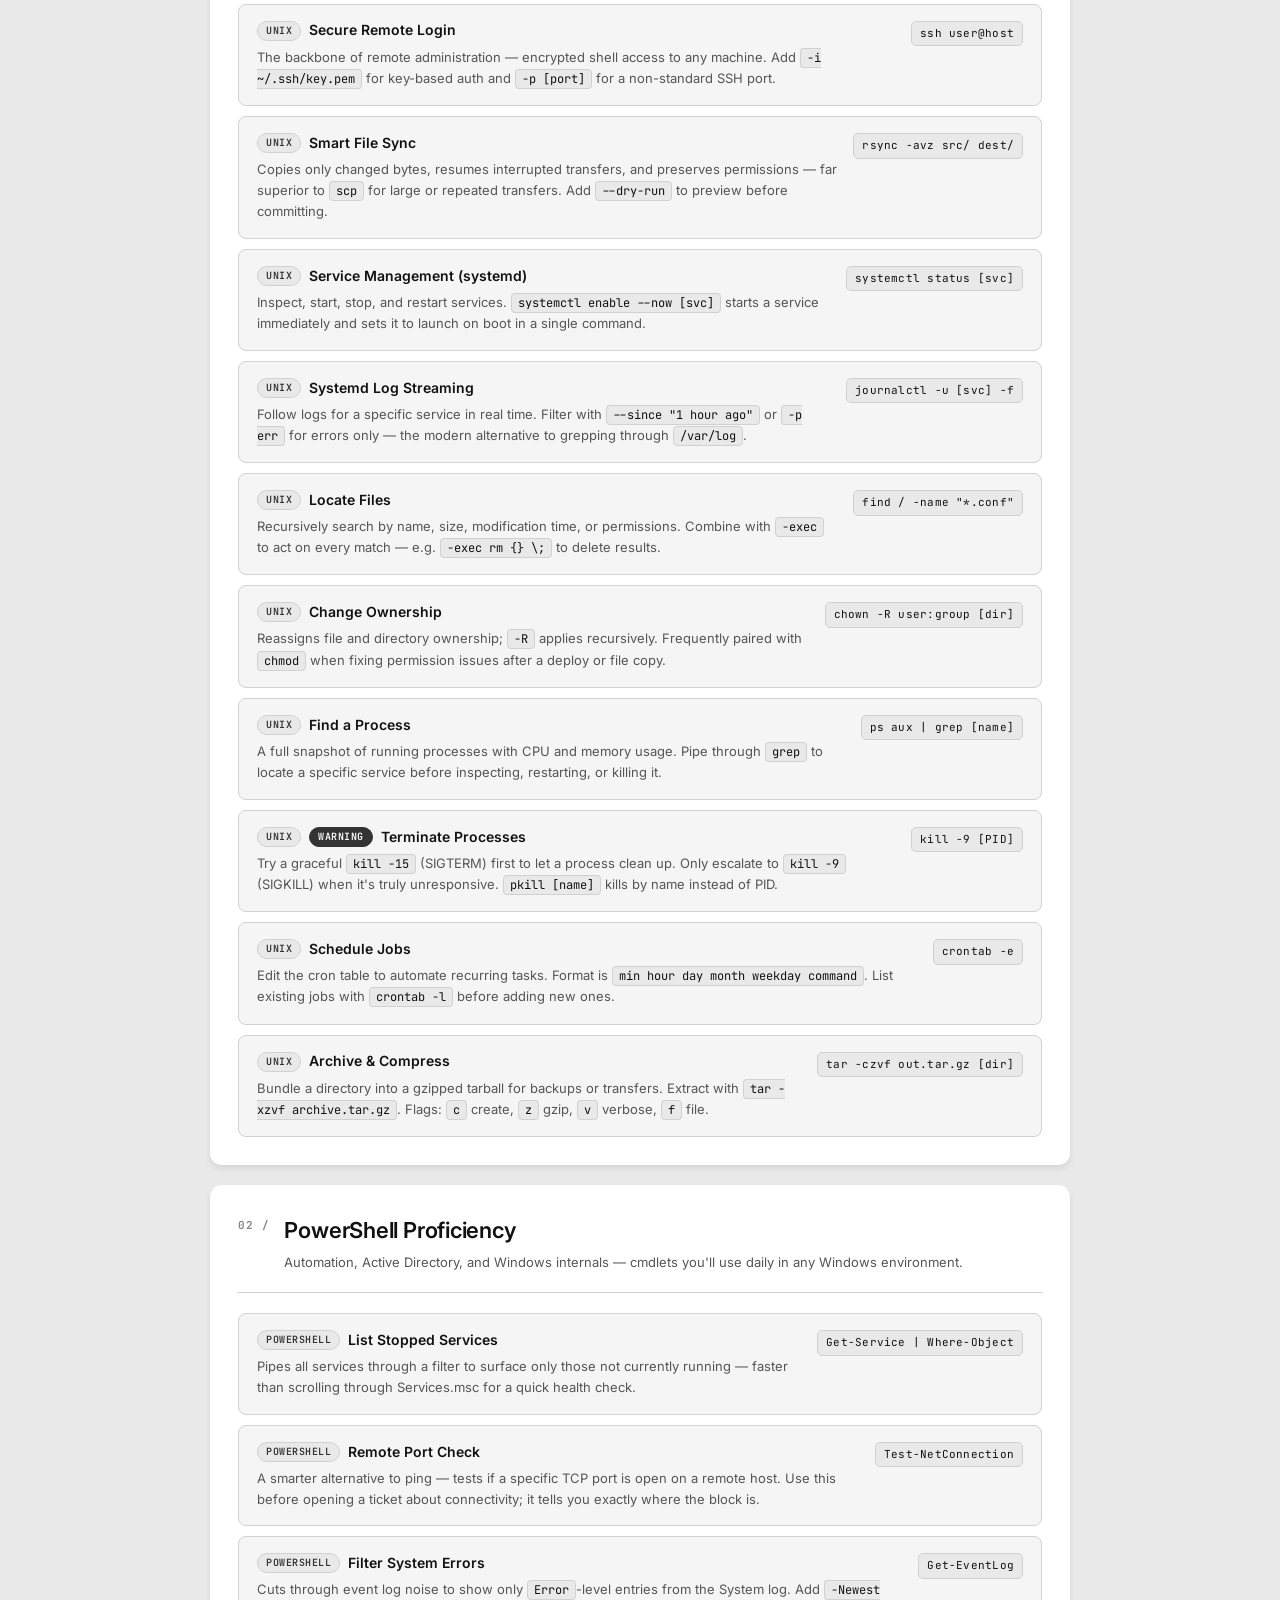
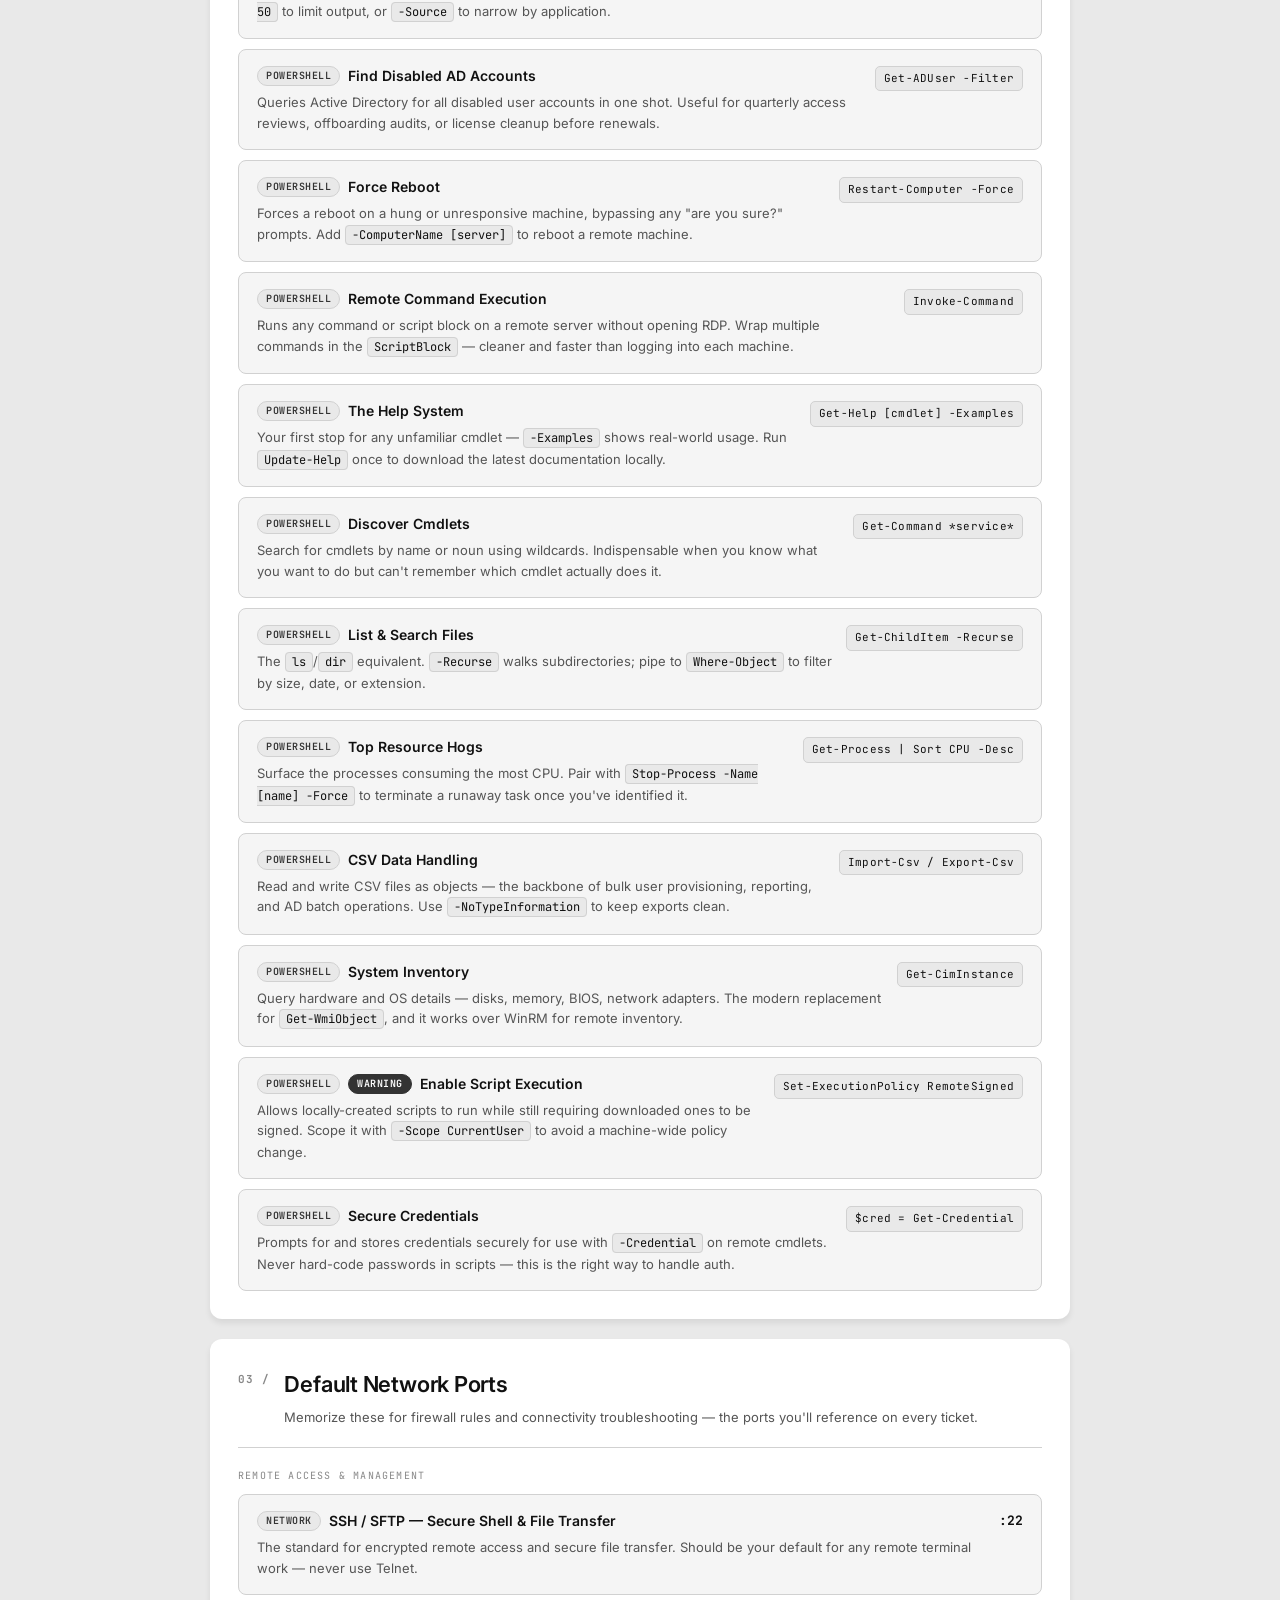
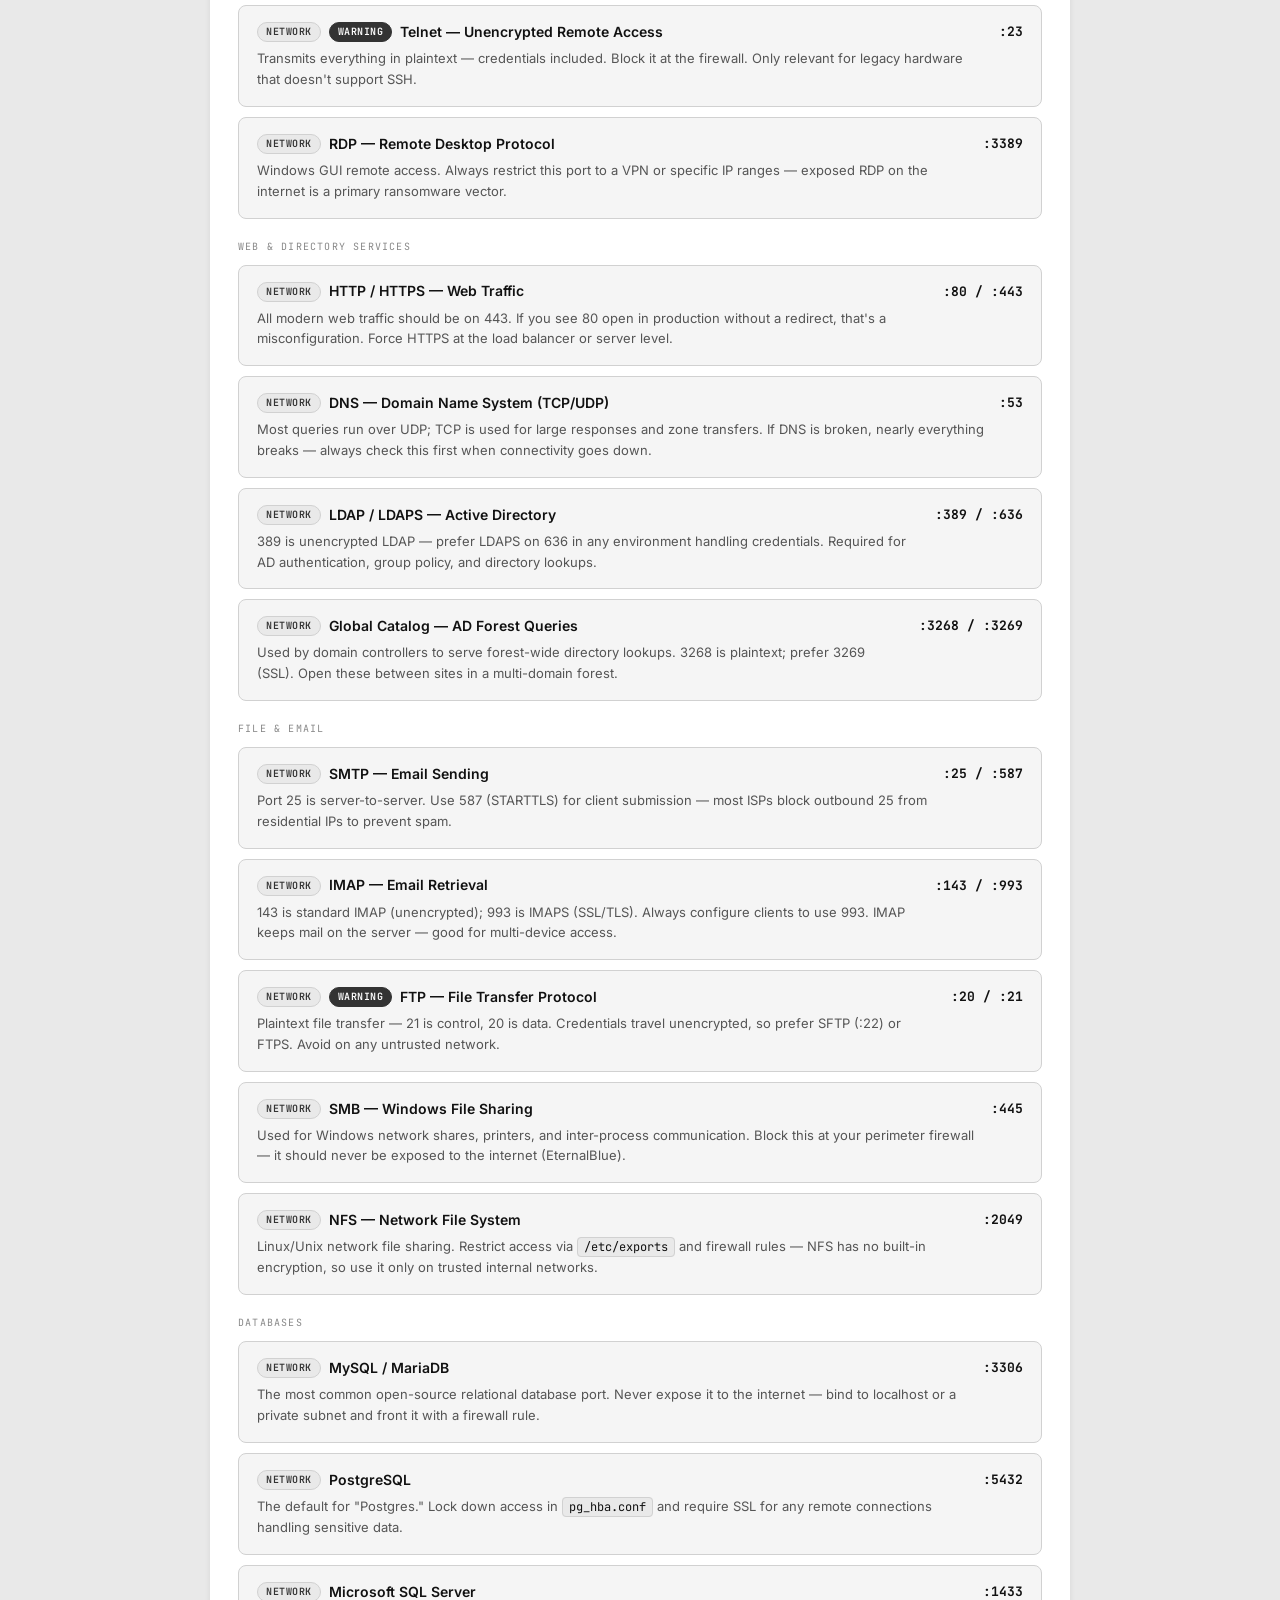
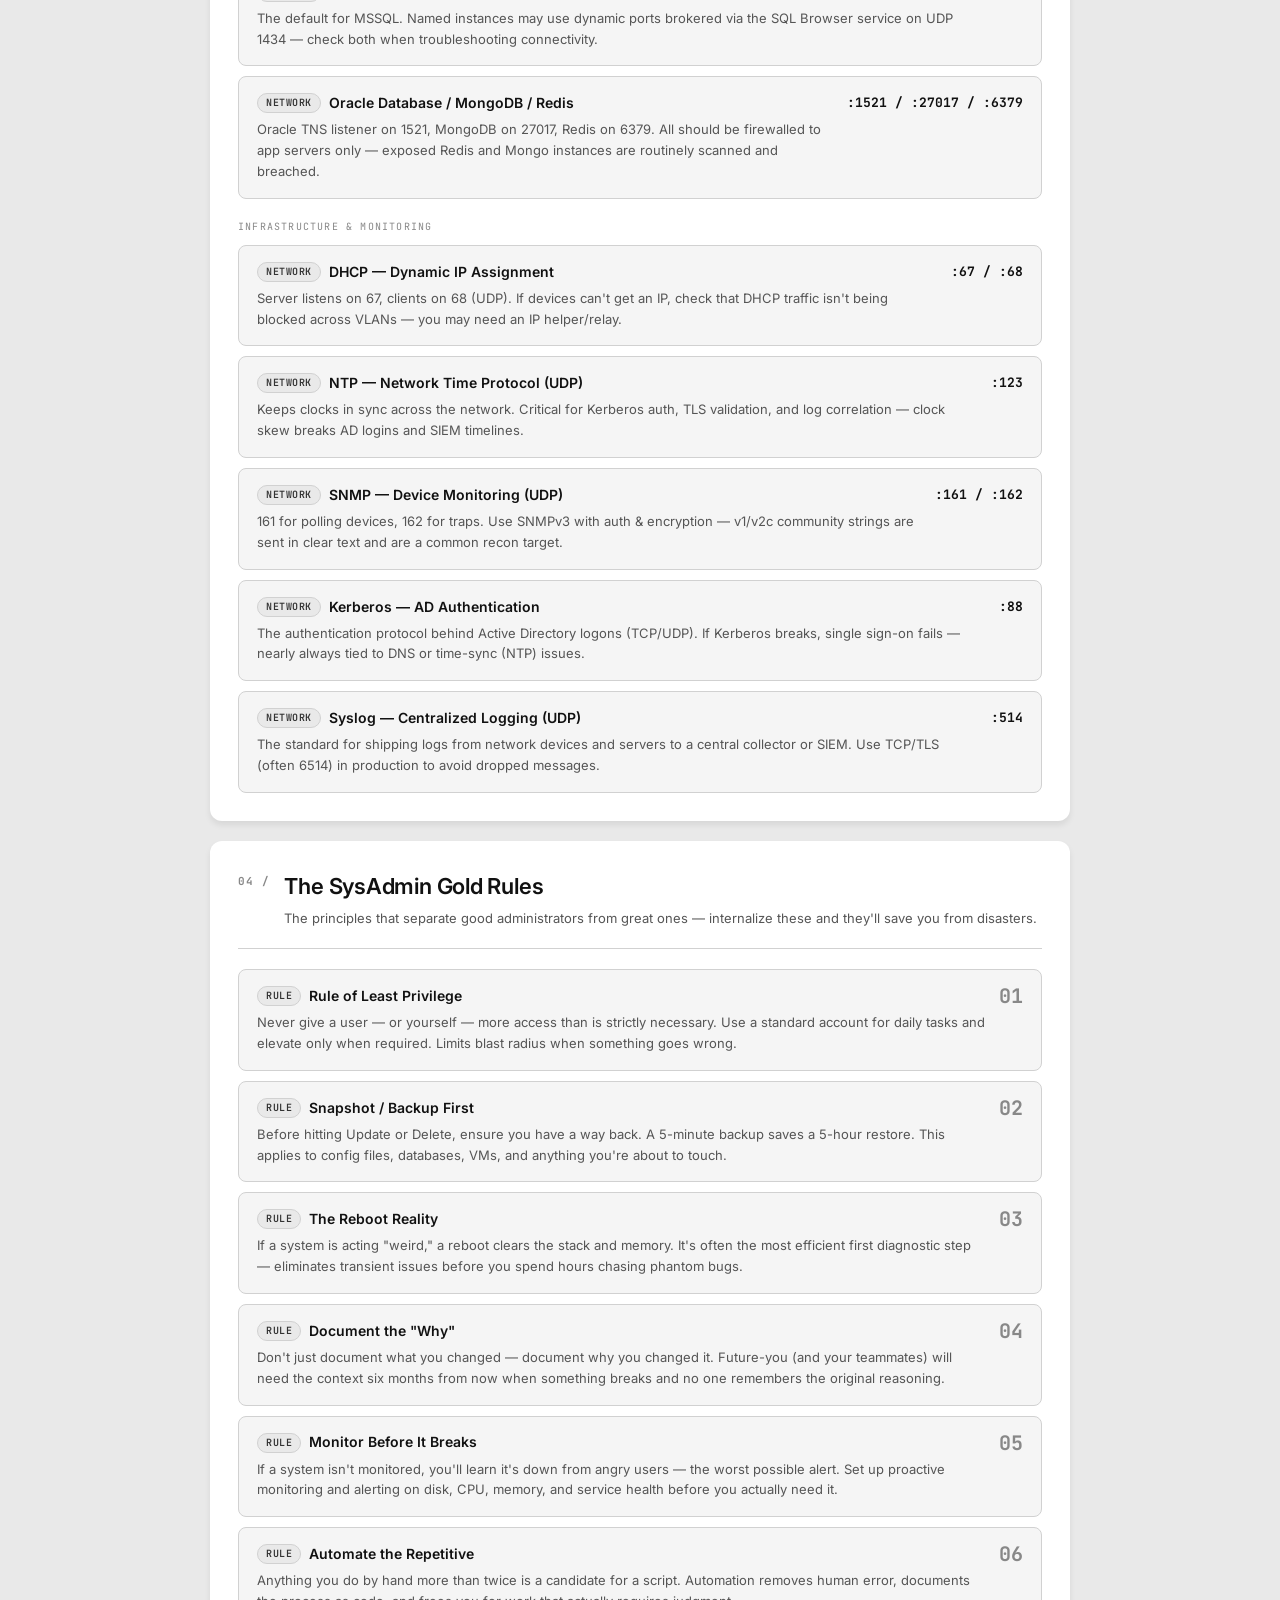
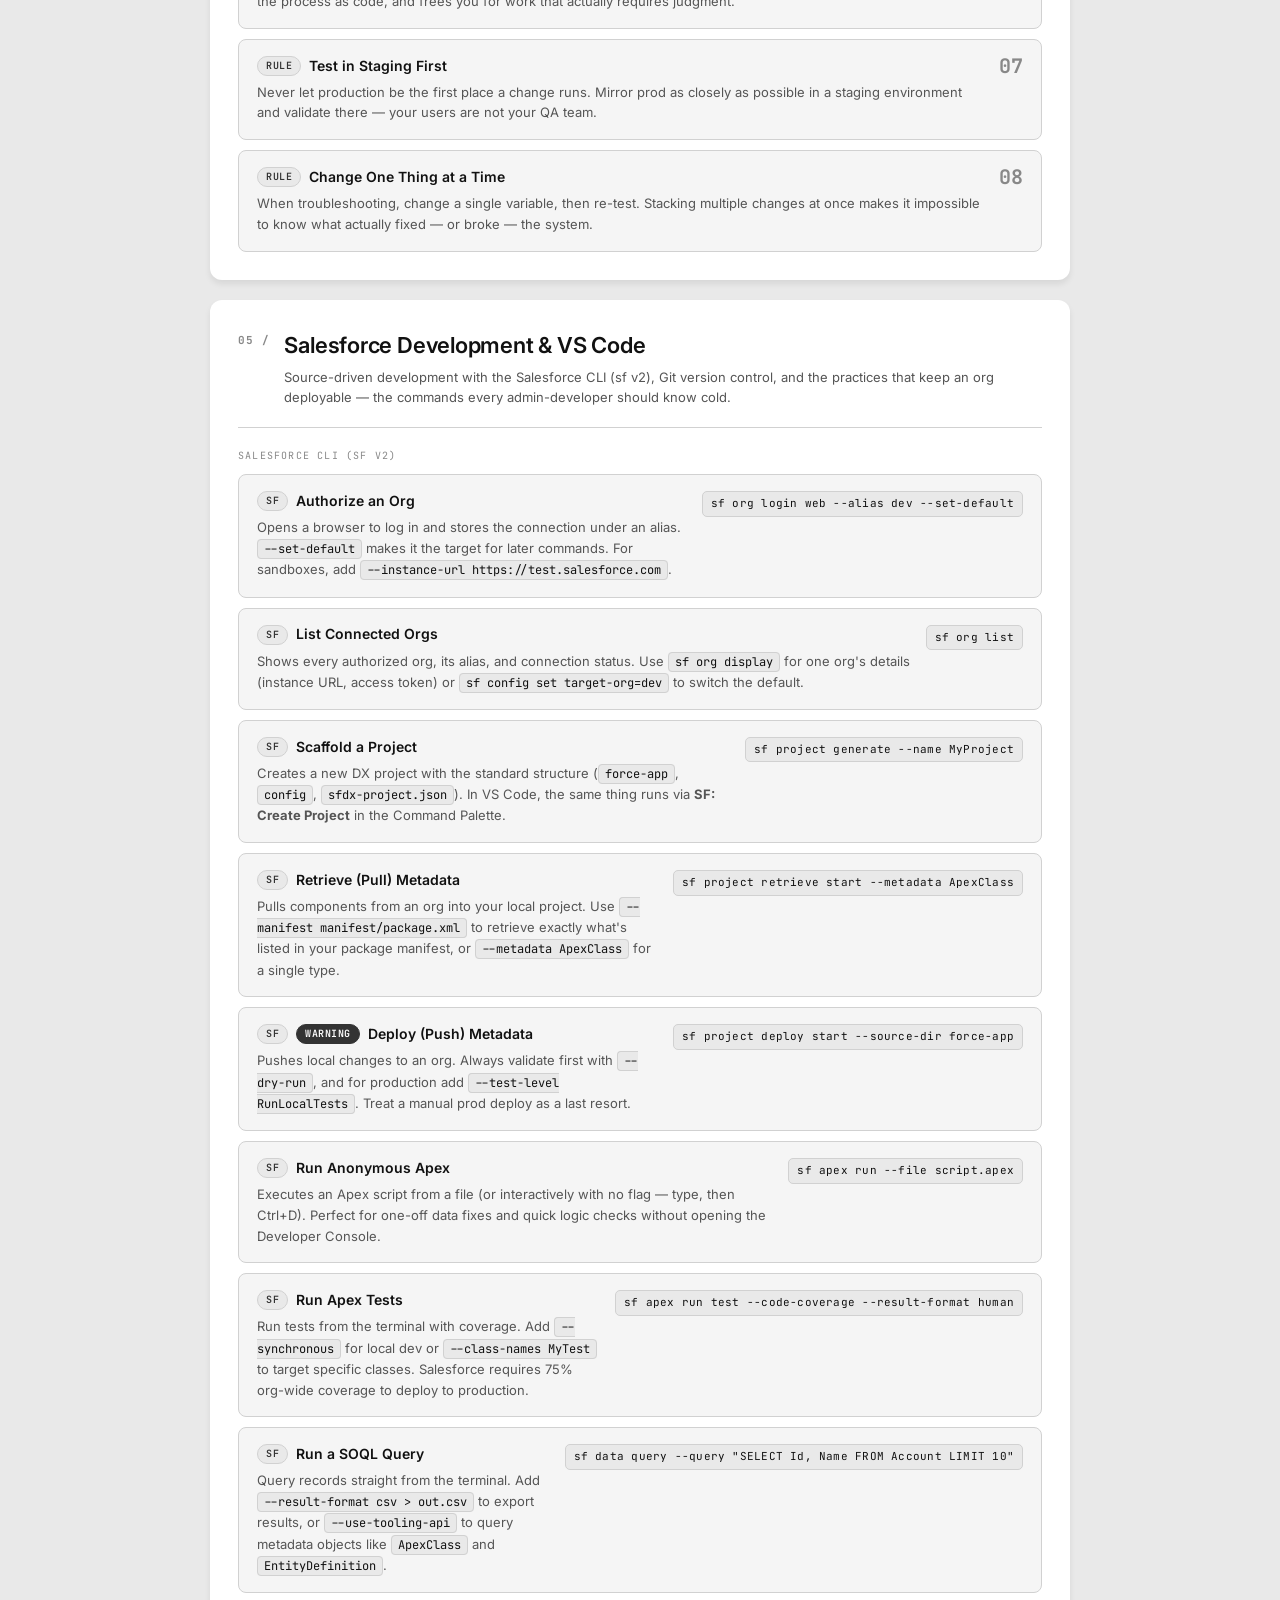
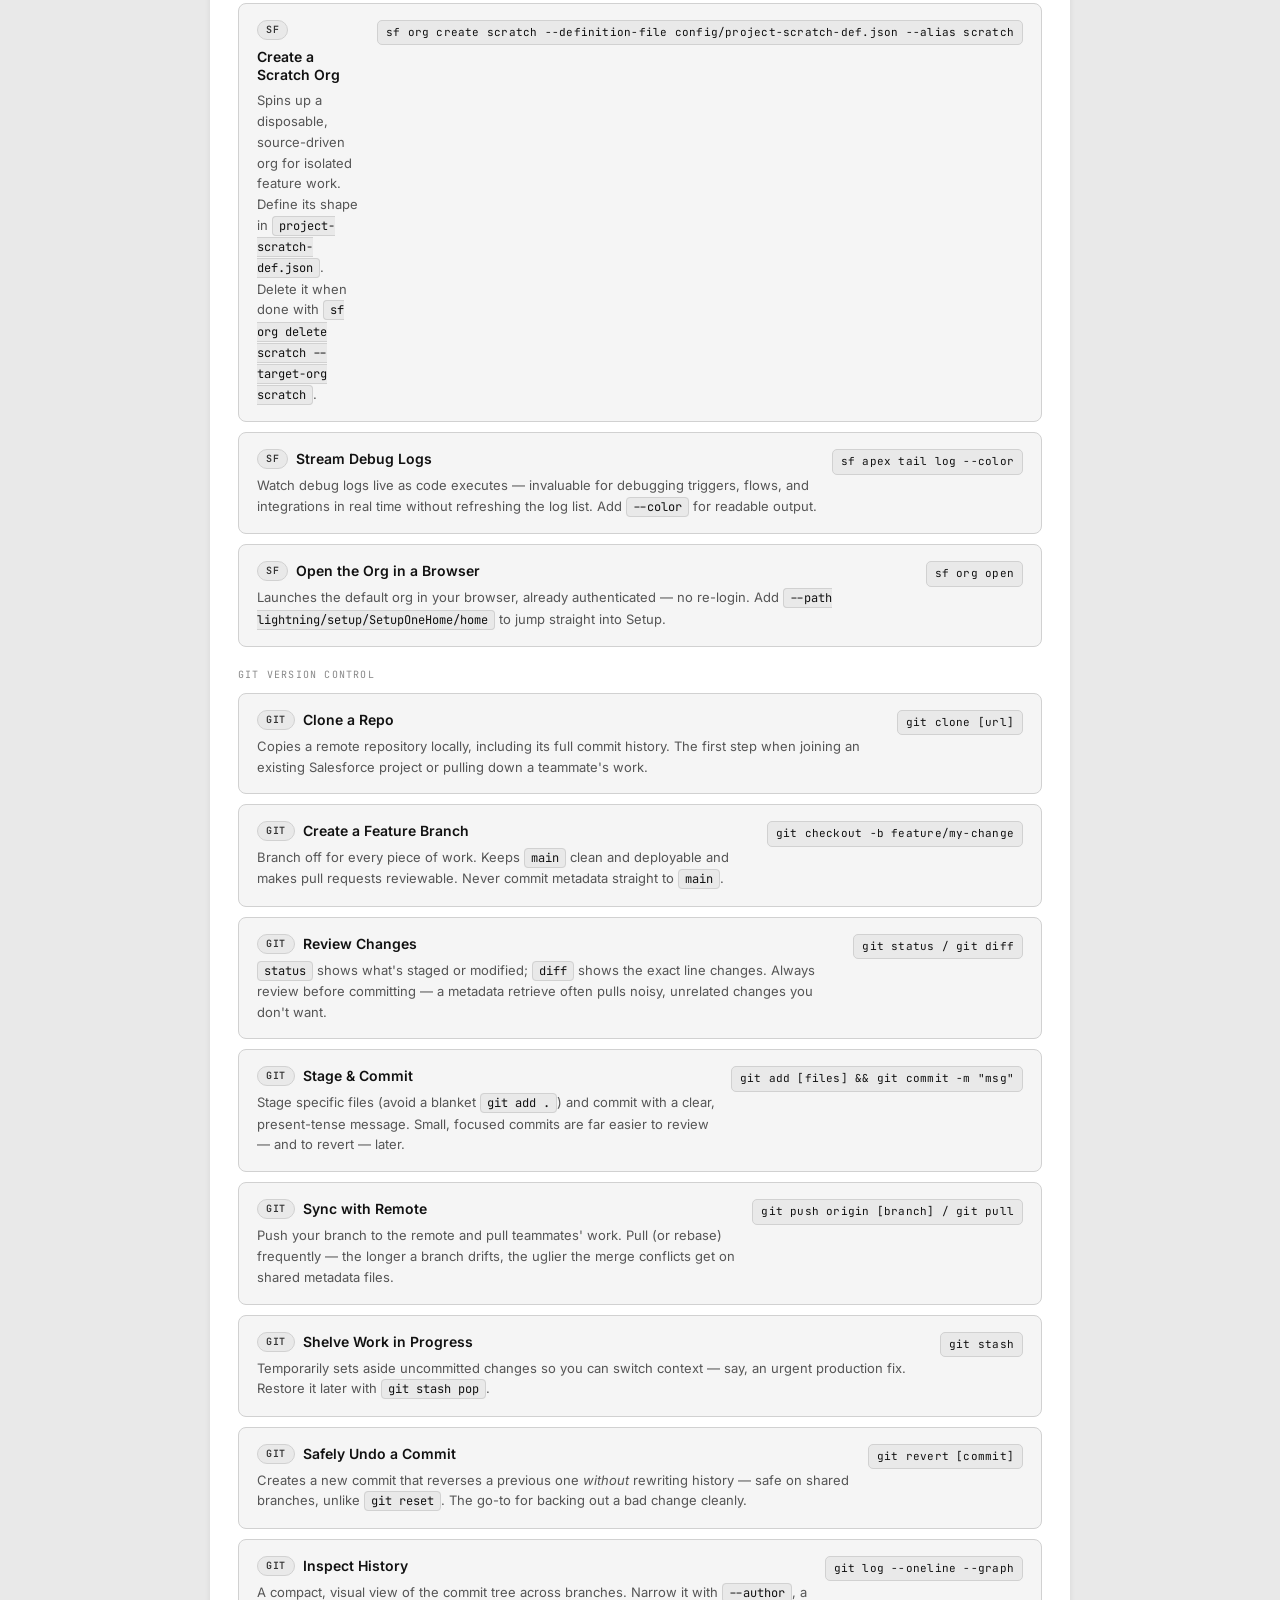
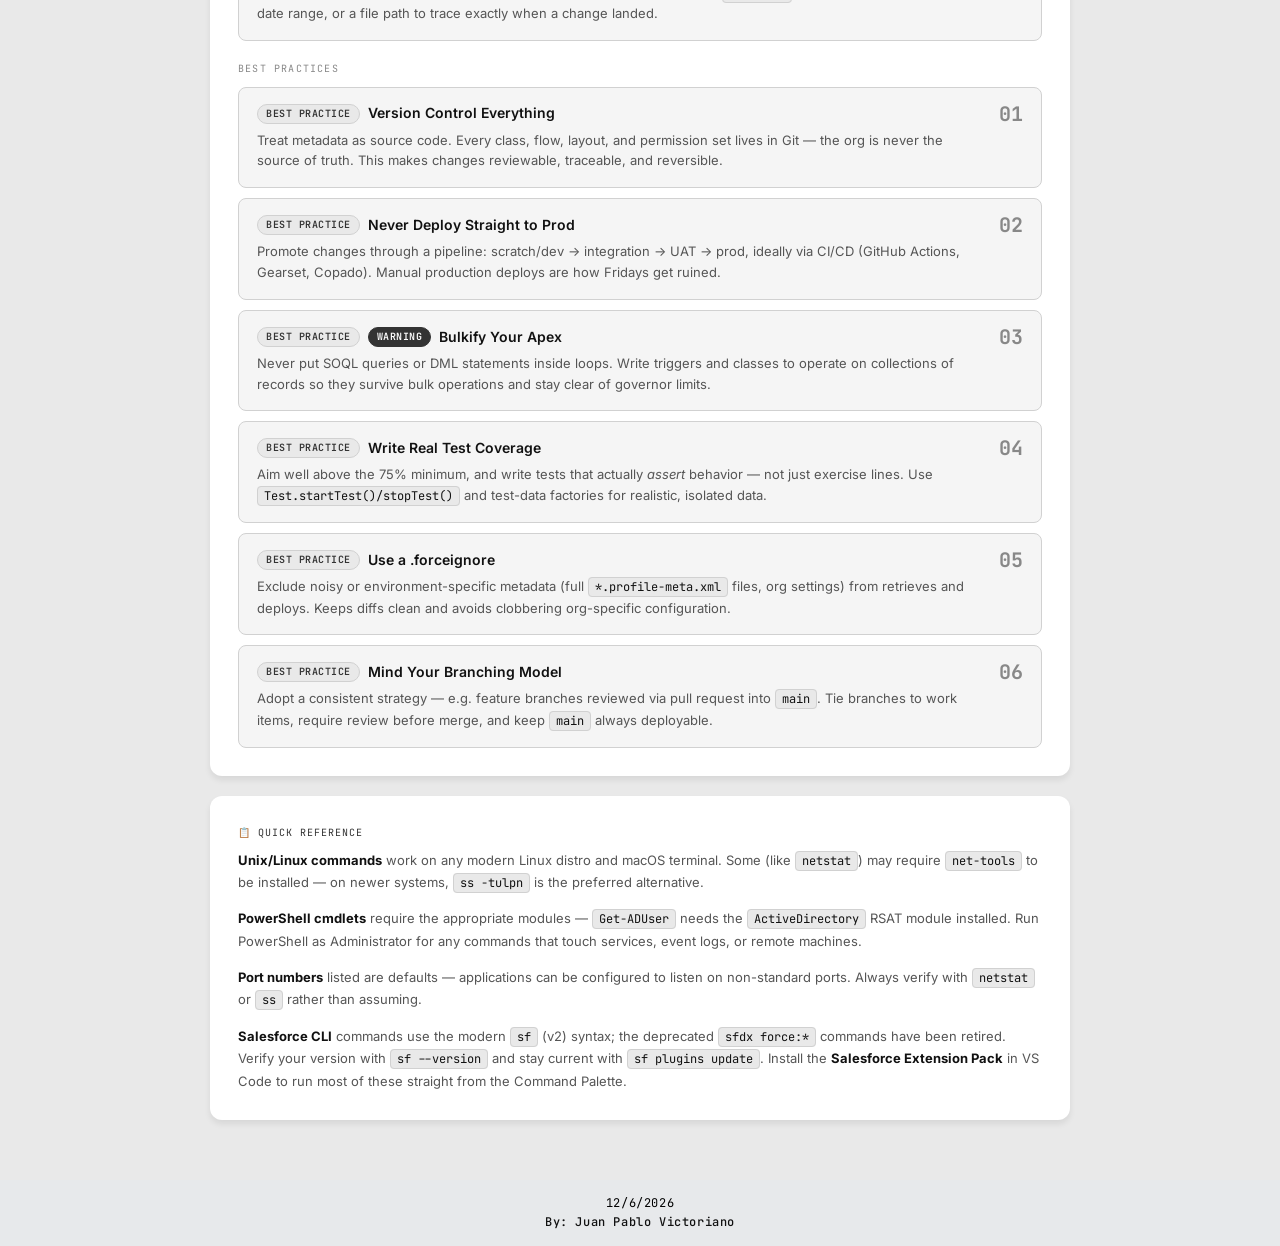
==== commit d3629c38: "Update cheat-sheet.html updated footer with name and link to main site" ====
--- a/cheat-sheet.html
+++ b/cheat-sheet.html
@@ -454,8 +454,8 @@
    Footer
    ========================================================= */
 footer {
-    background-color: var(--color-accent);
-    color: #fff;
+    background-color: #e7e9eb;
+    color: #000000;
     text-align: center;
     padding: 0.875rem 1rem;
     margin-top: 2.5rem;
@@ -1814,6 +1814,7 @@
  
 <footer>
     <p id="footer-text"></p>
+    <p><a href="https://juanvictoriano.github.io/juanvictoriano/" target="_blank">By: Juan Pablo Victoriano</a></p>
 </footer>
  
 <script>
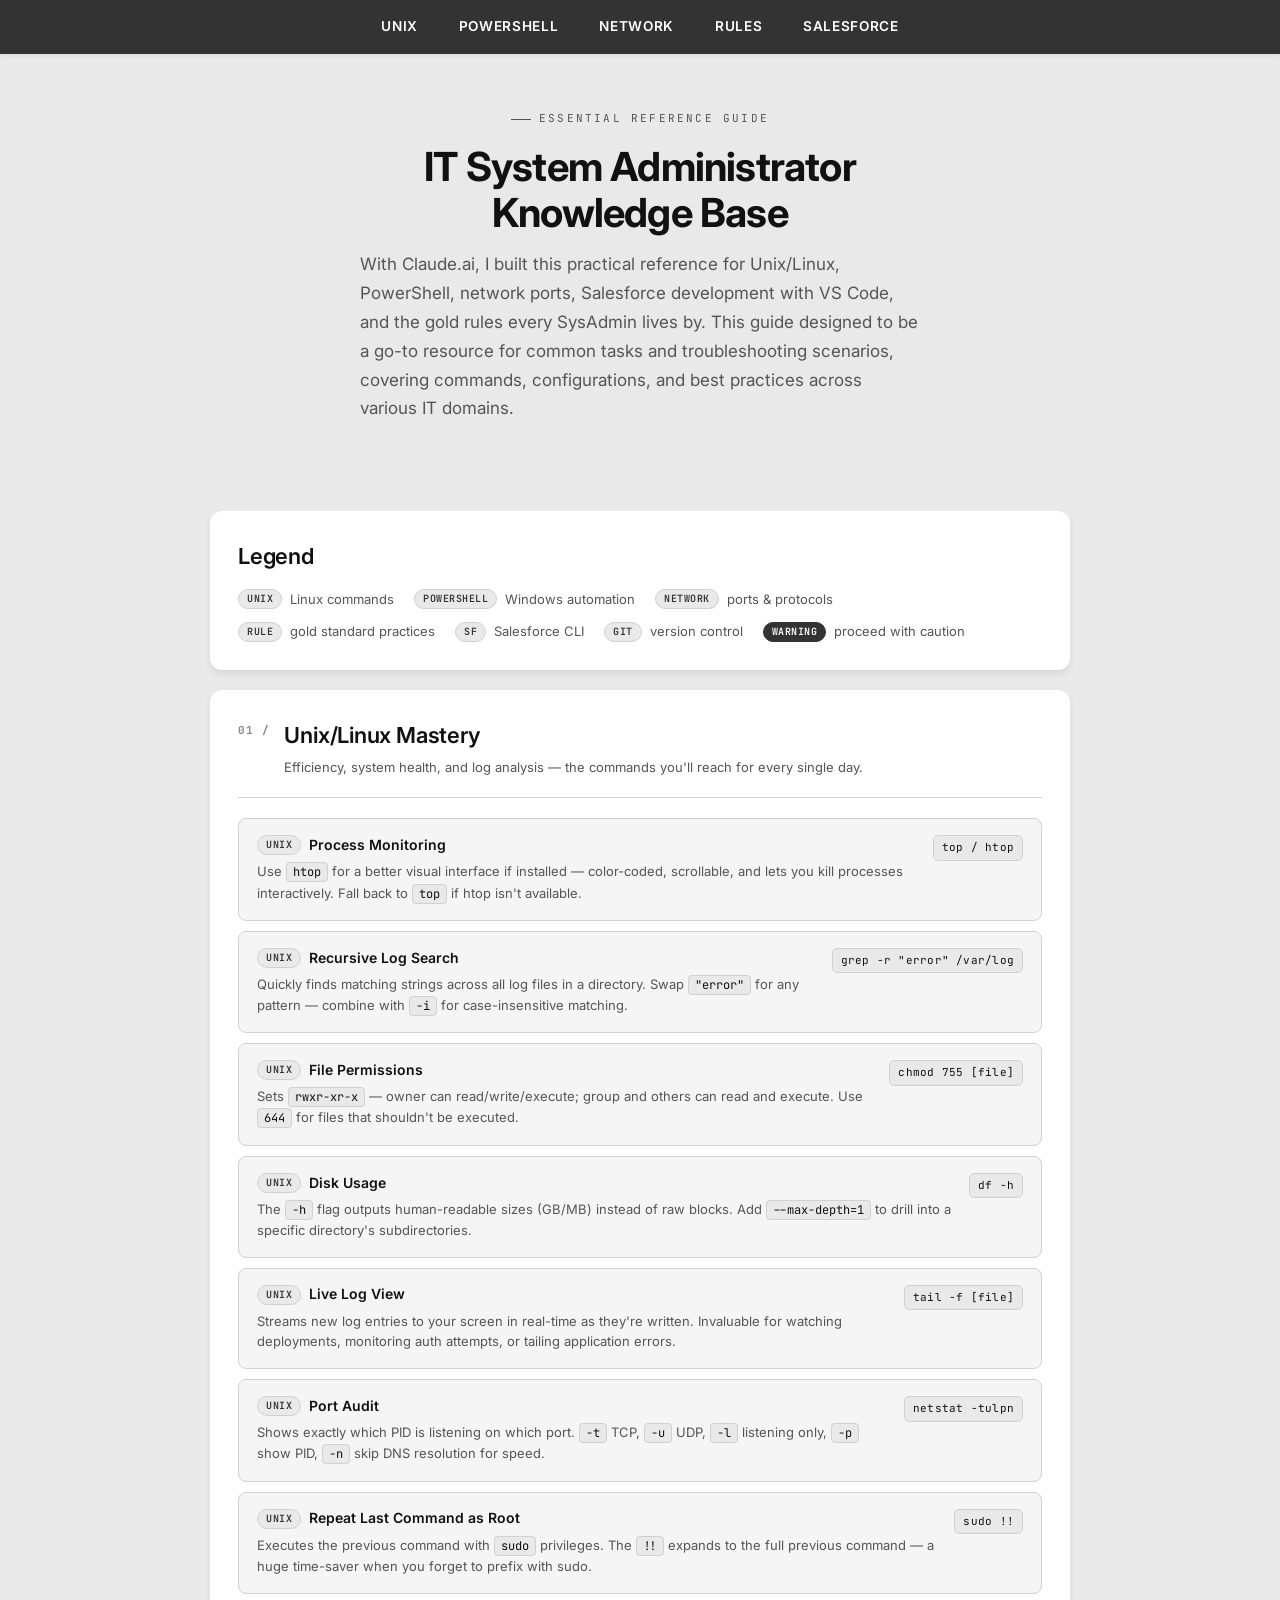
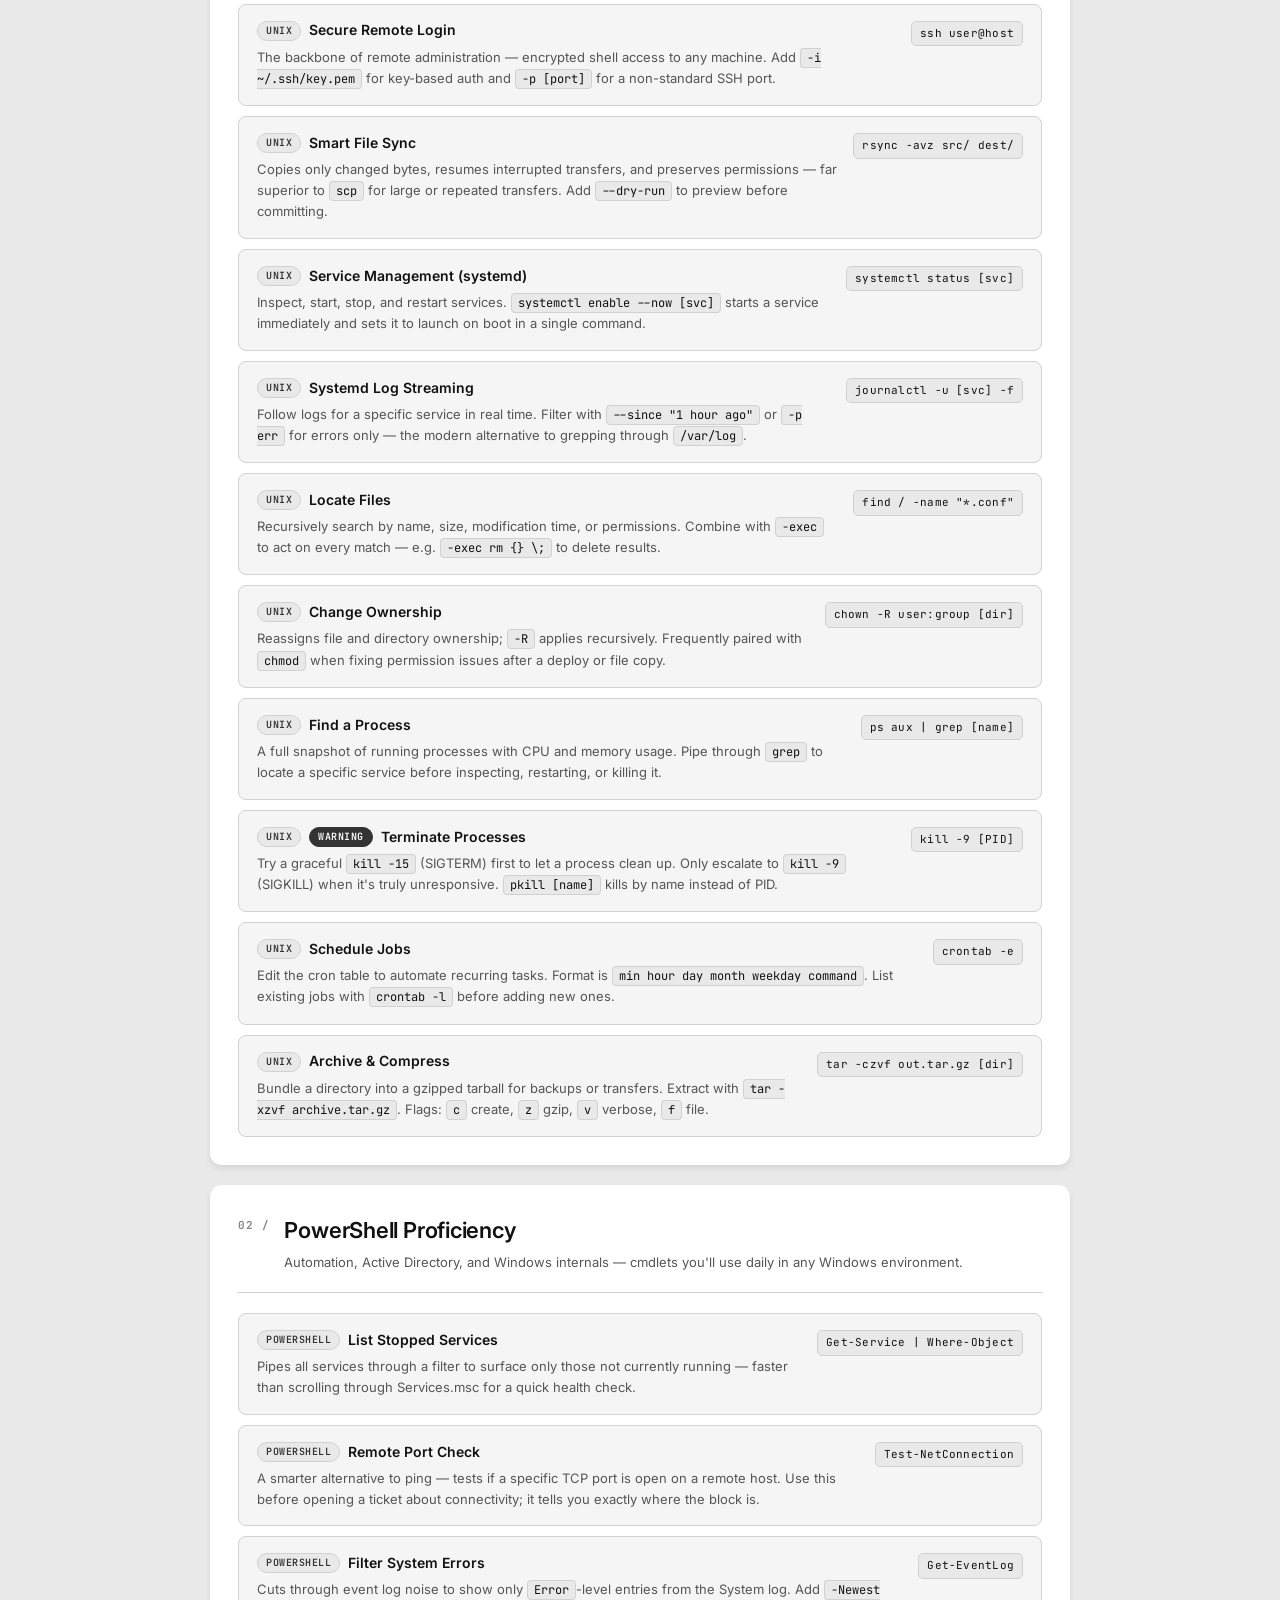
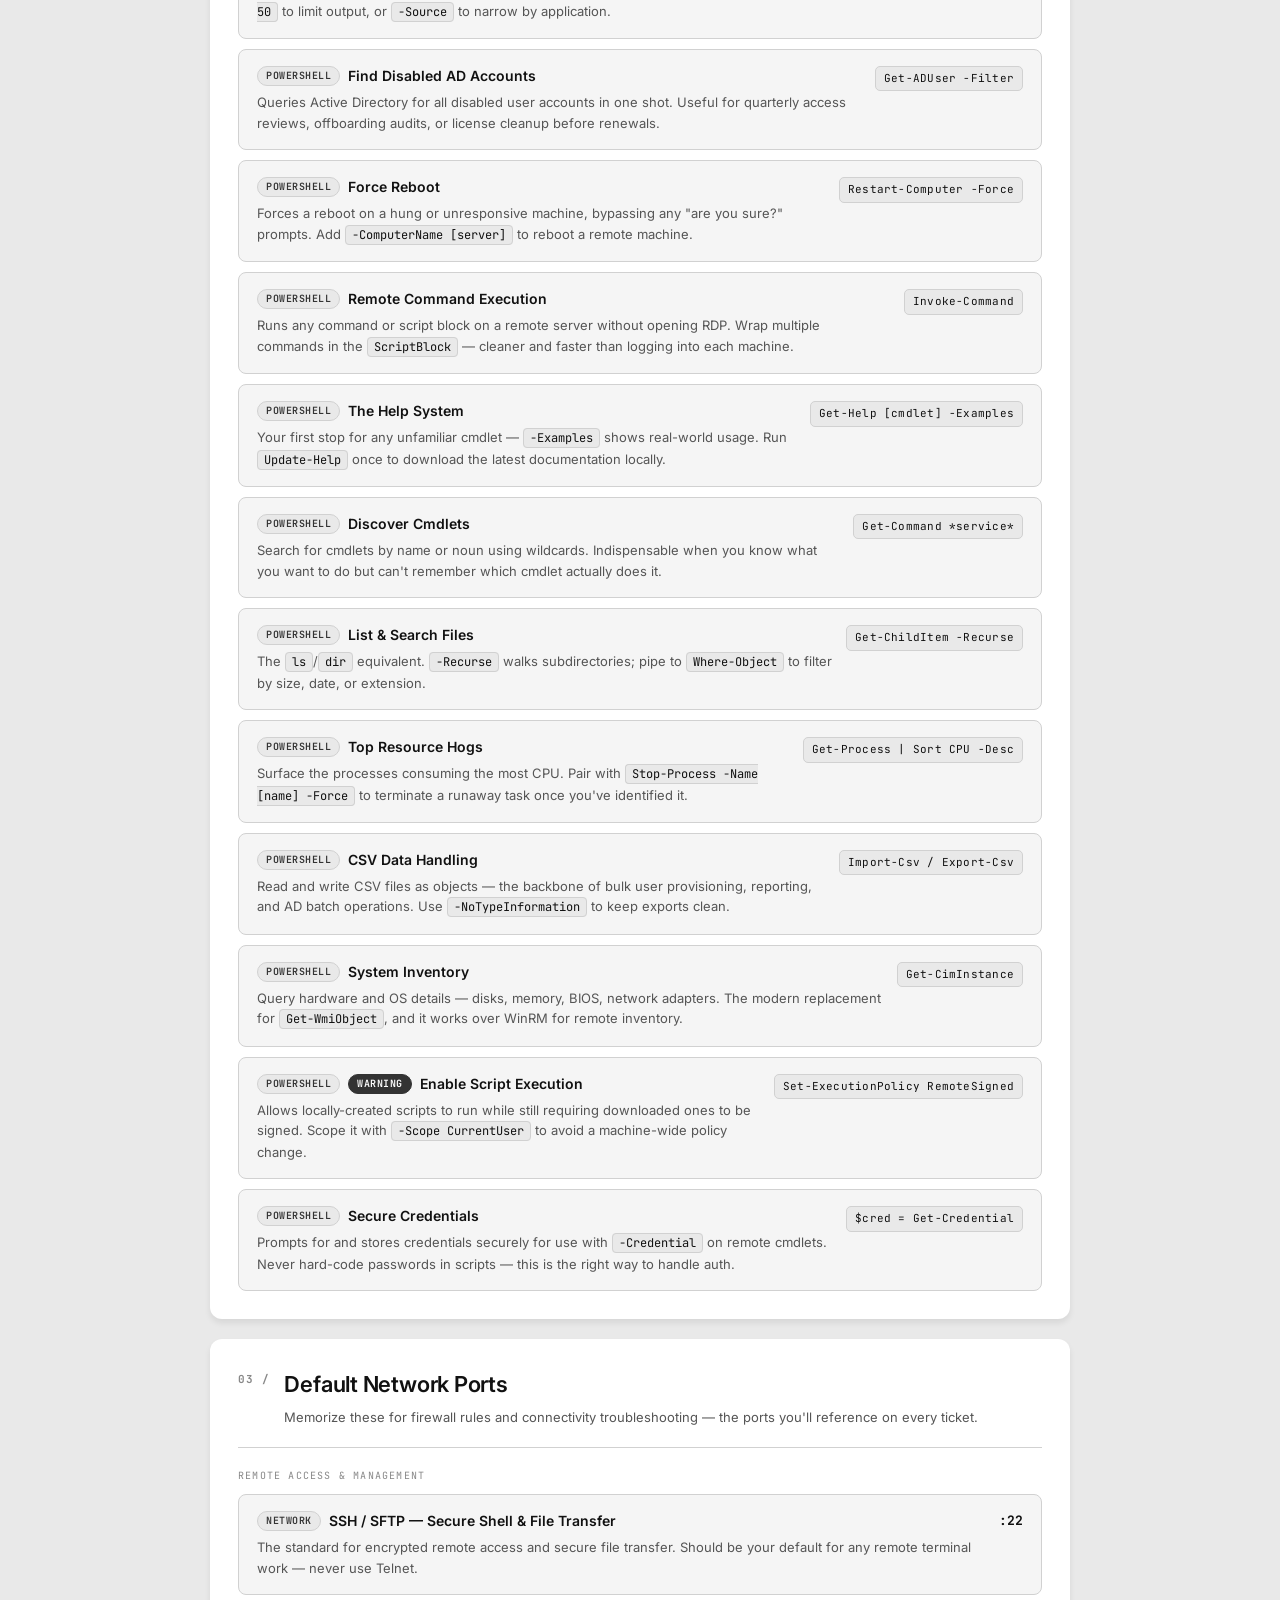
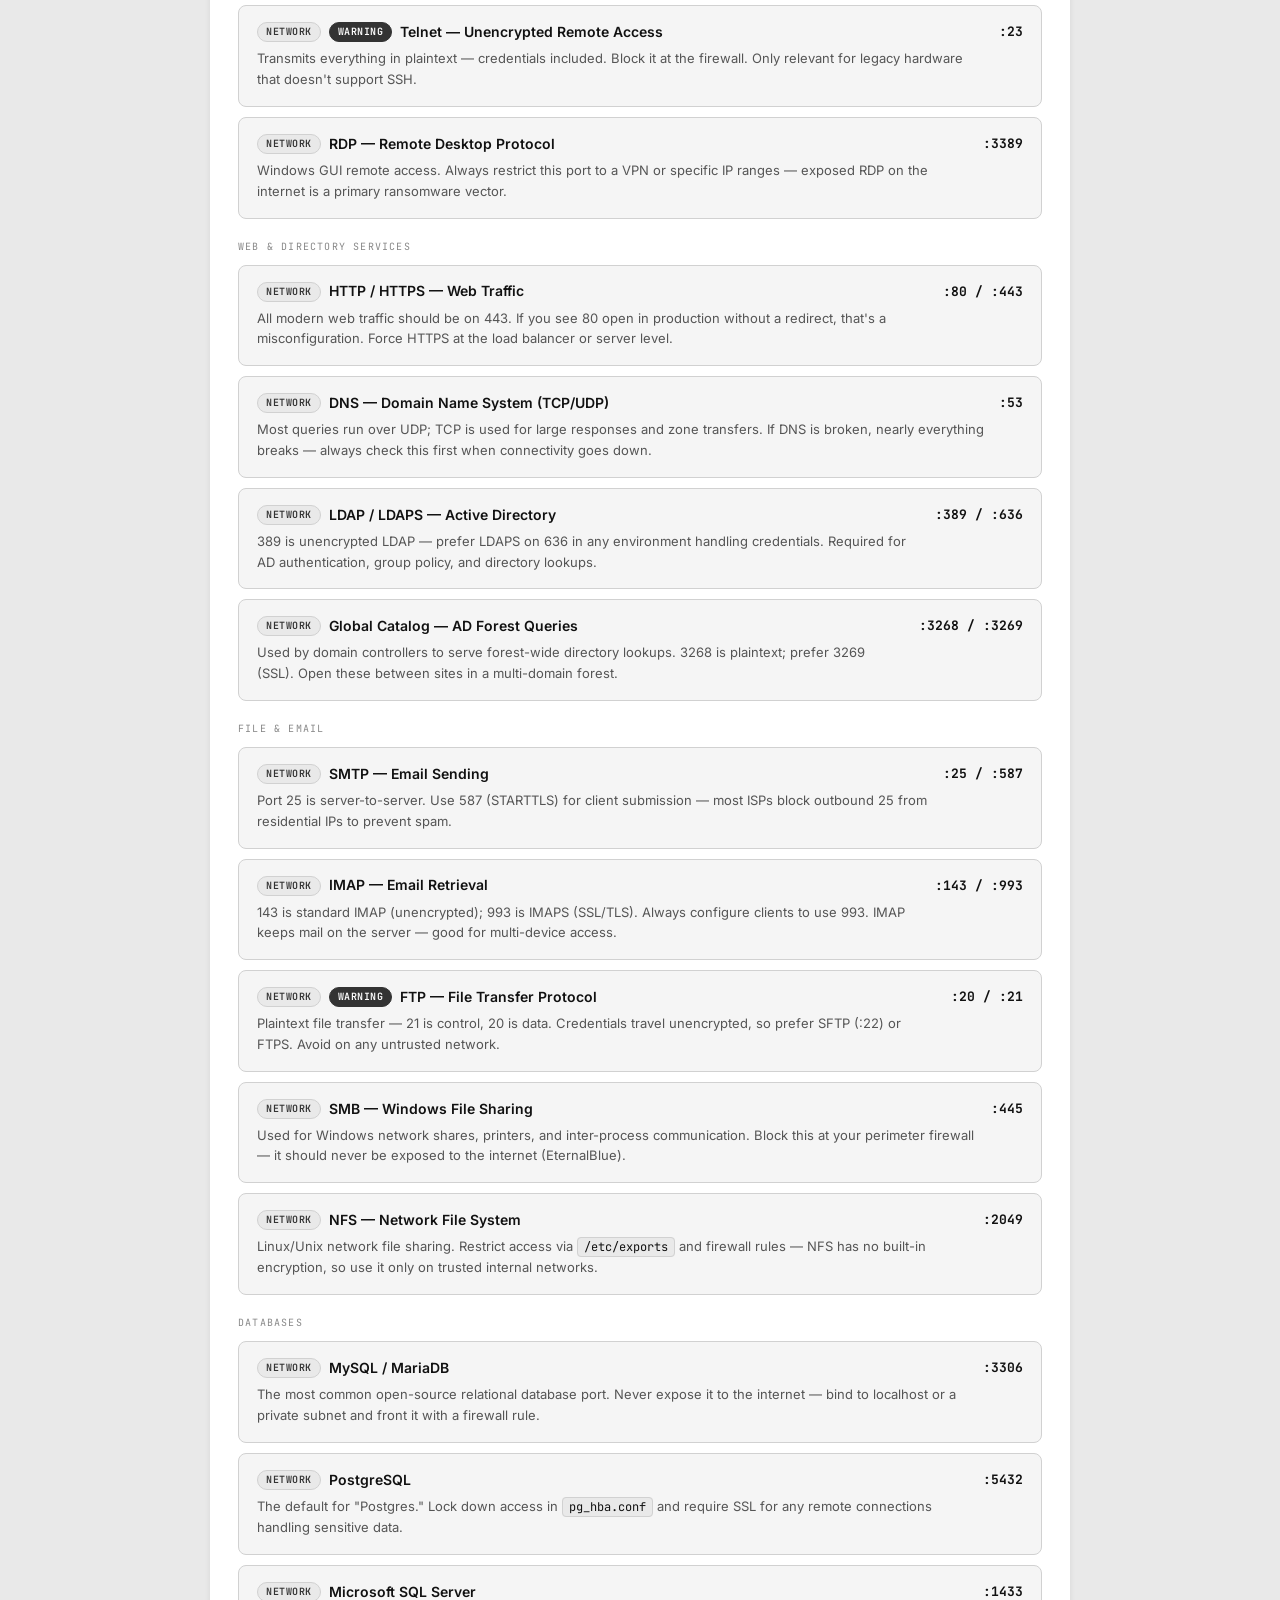
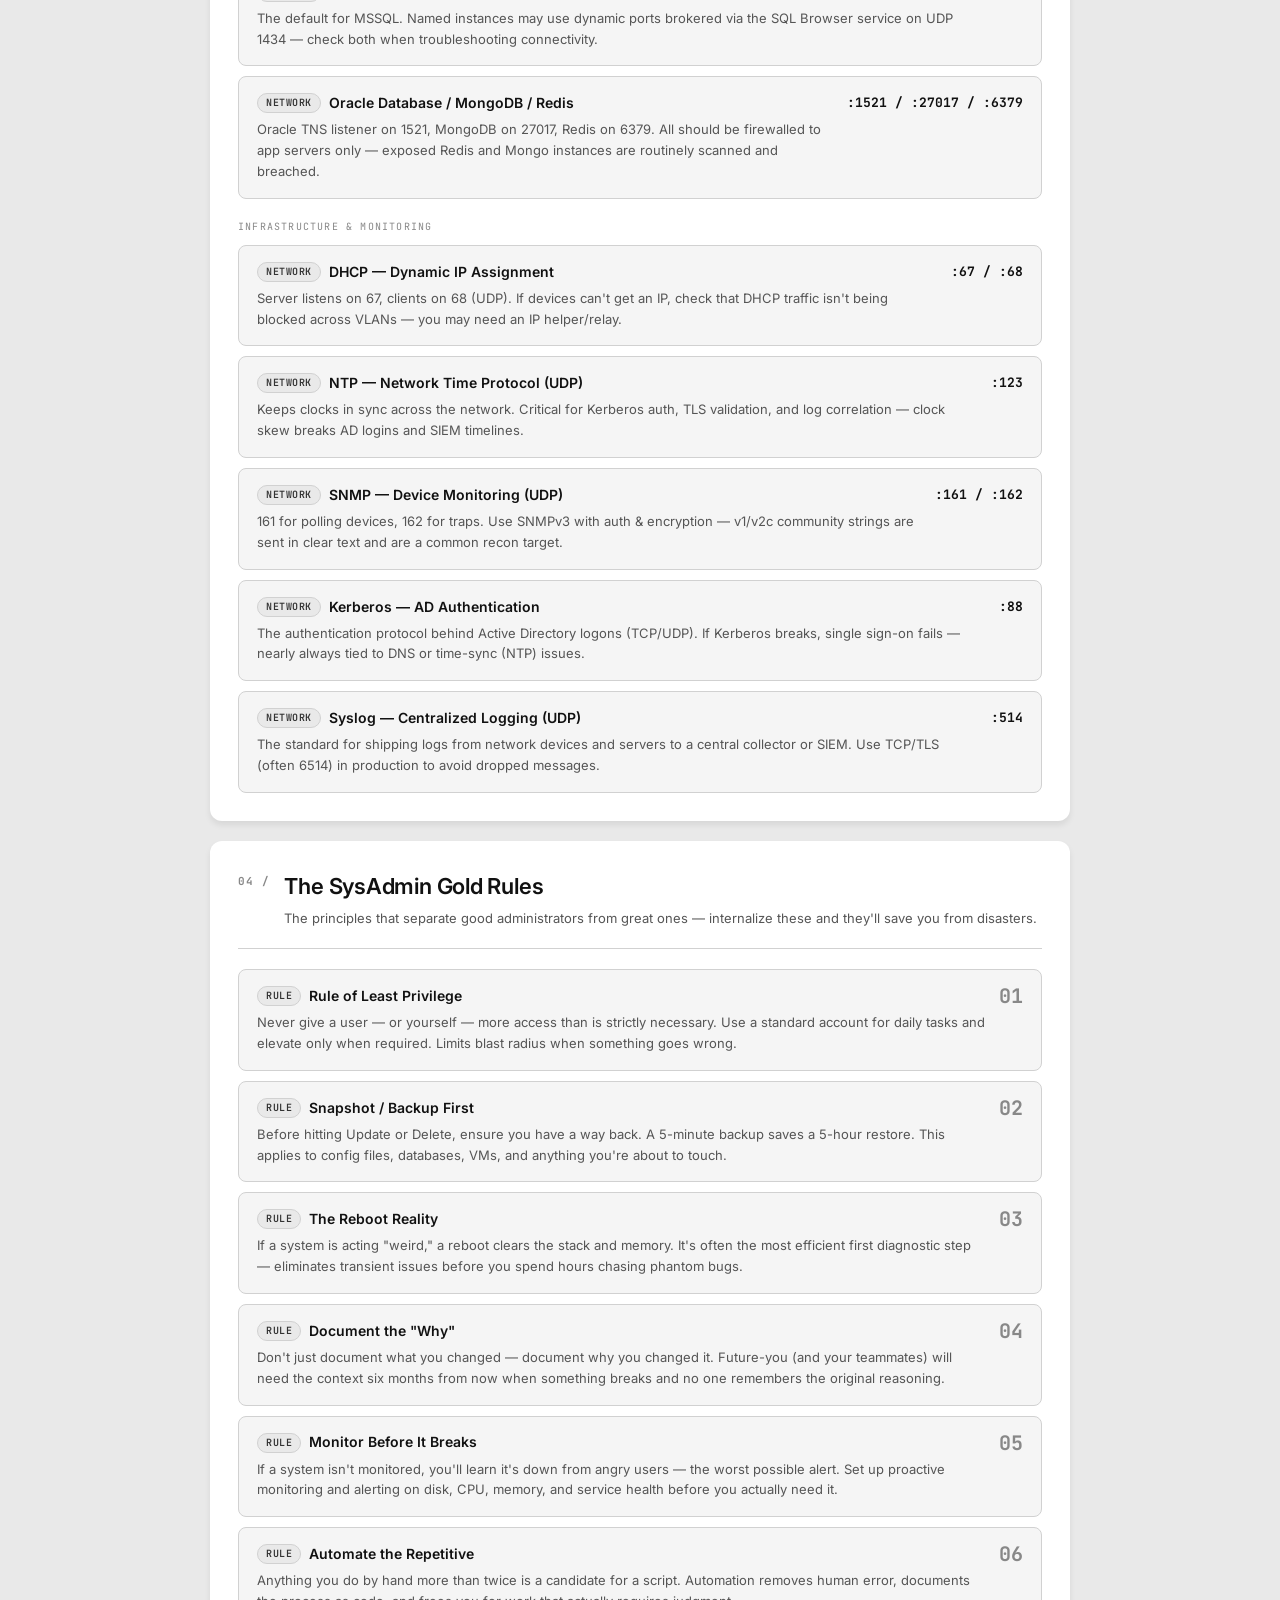
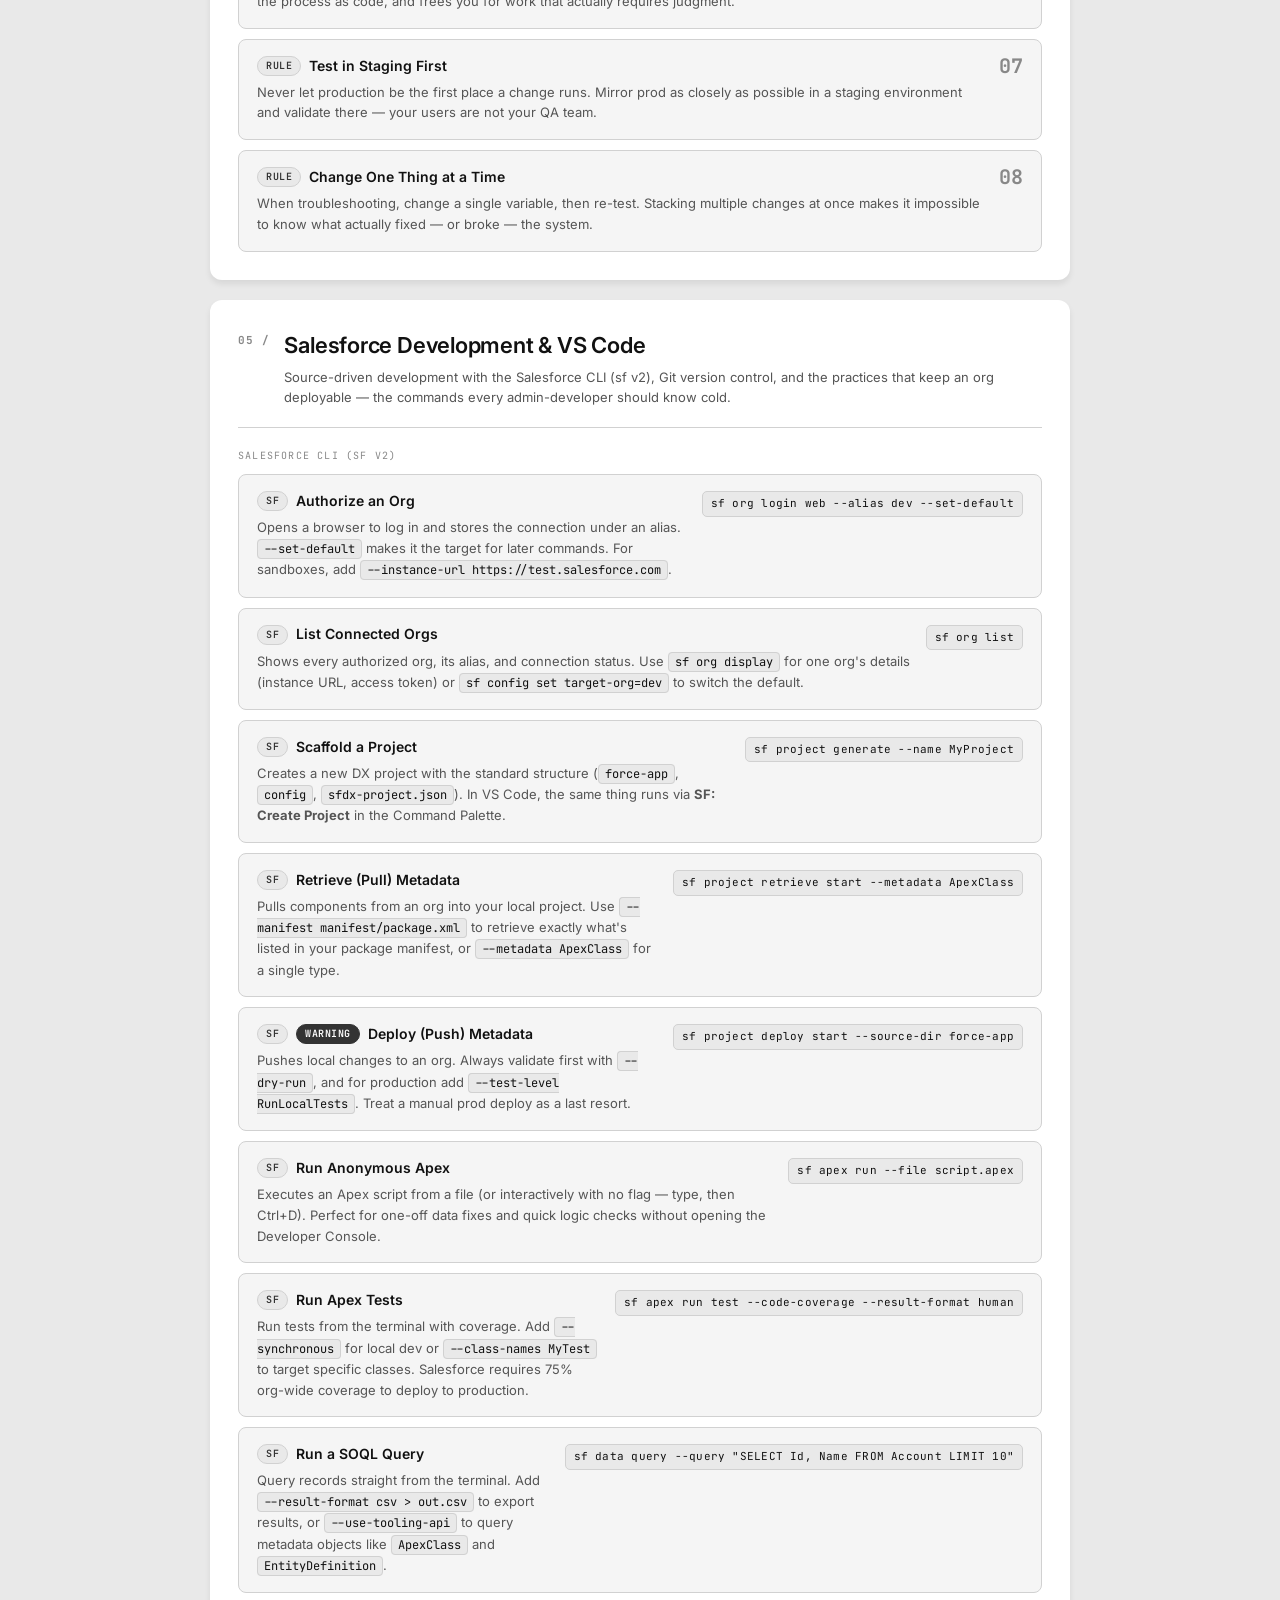
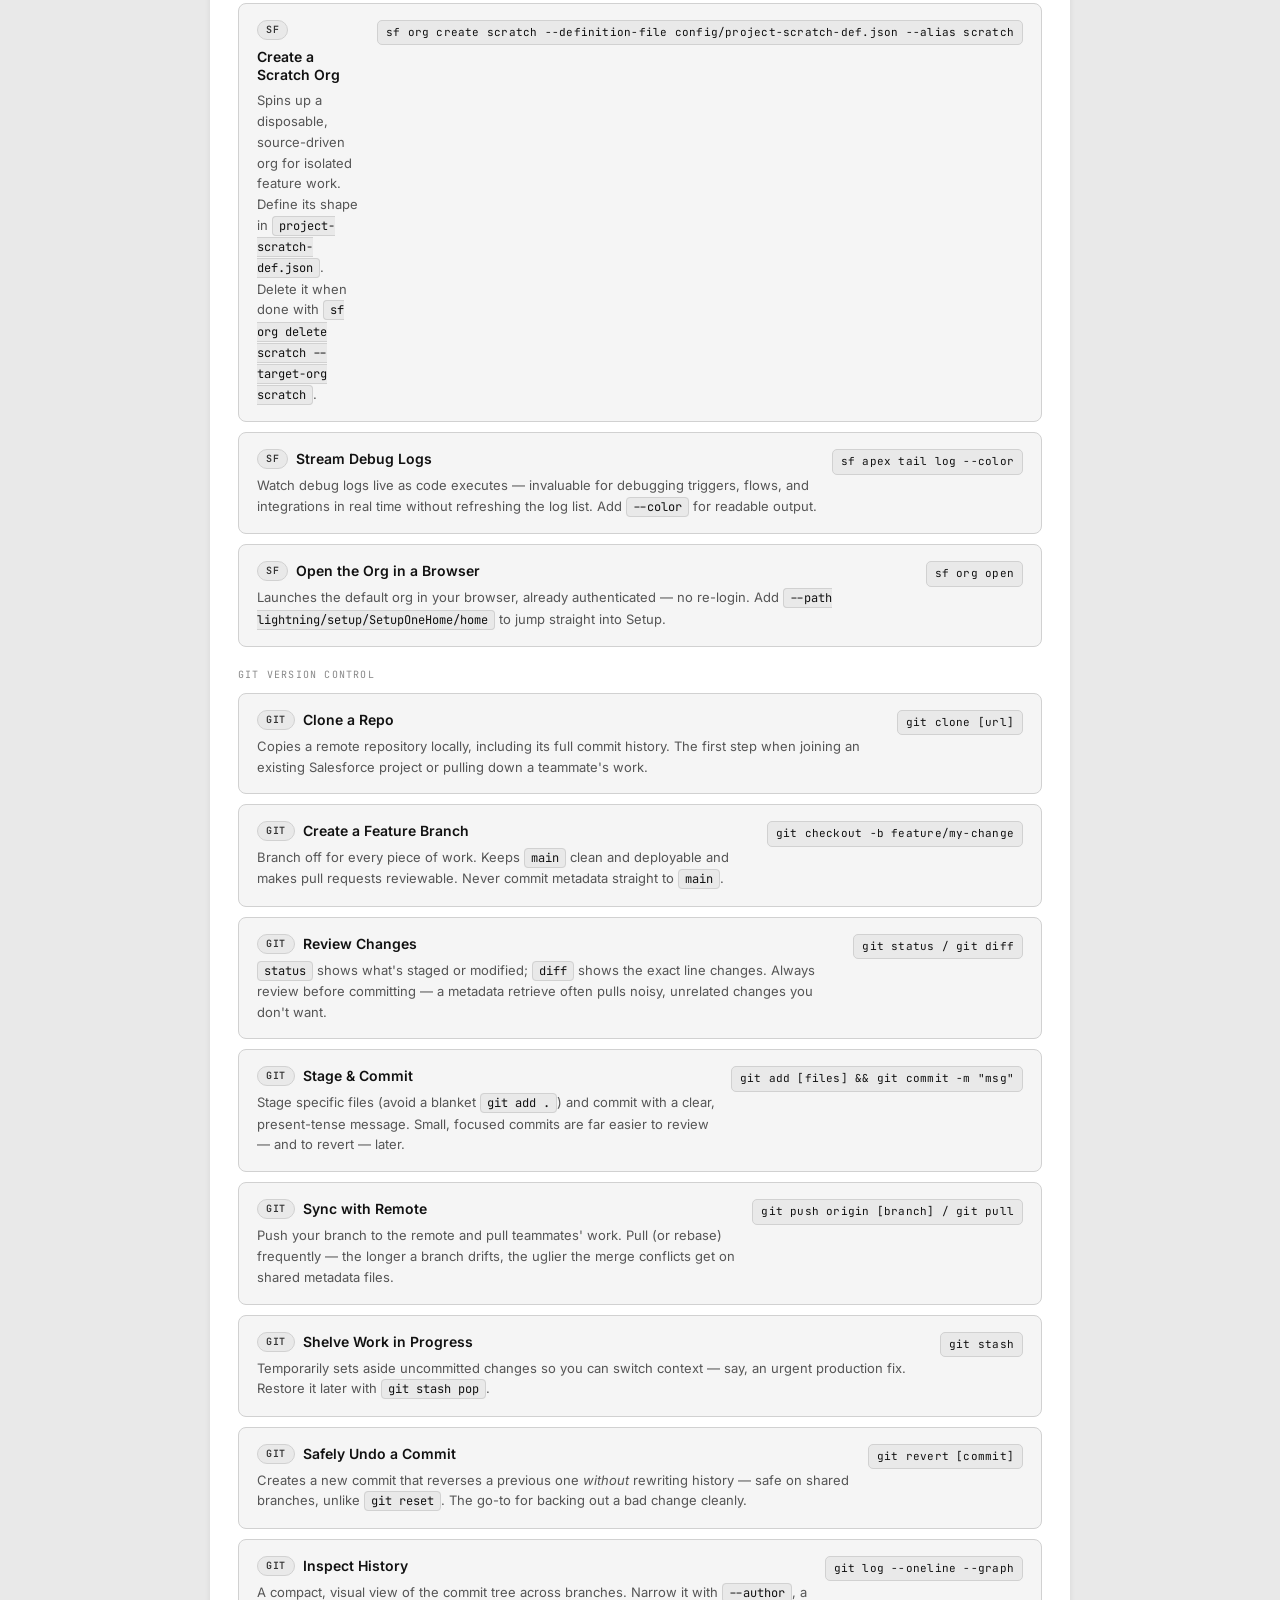
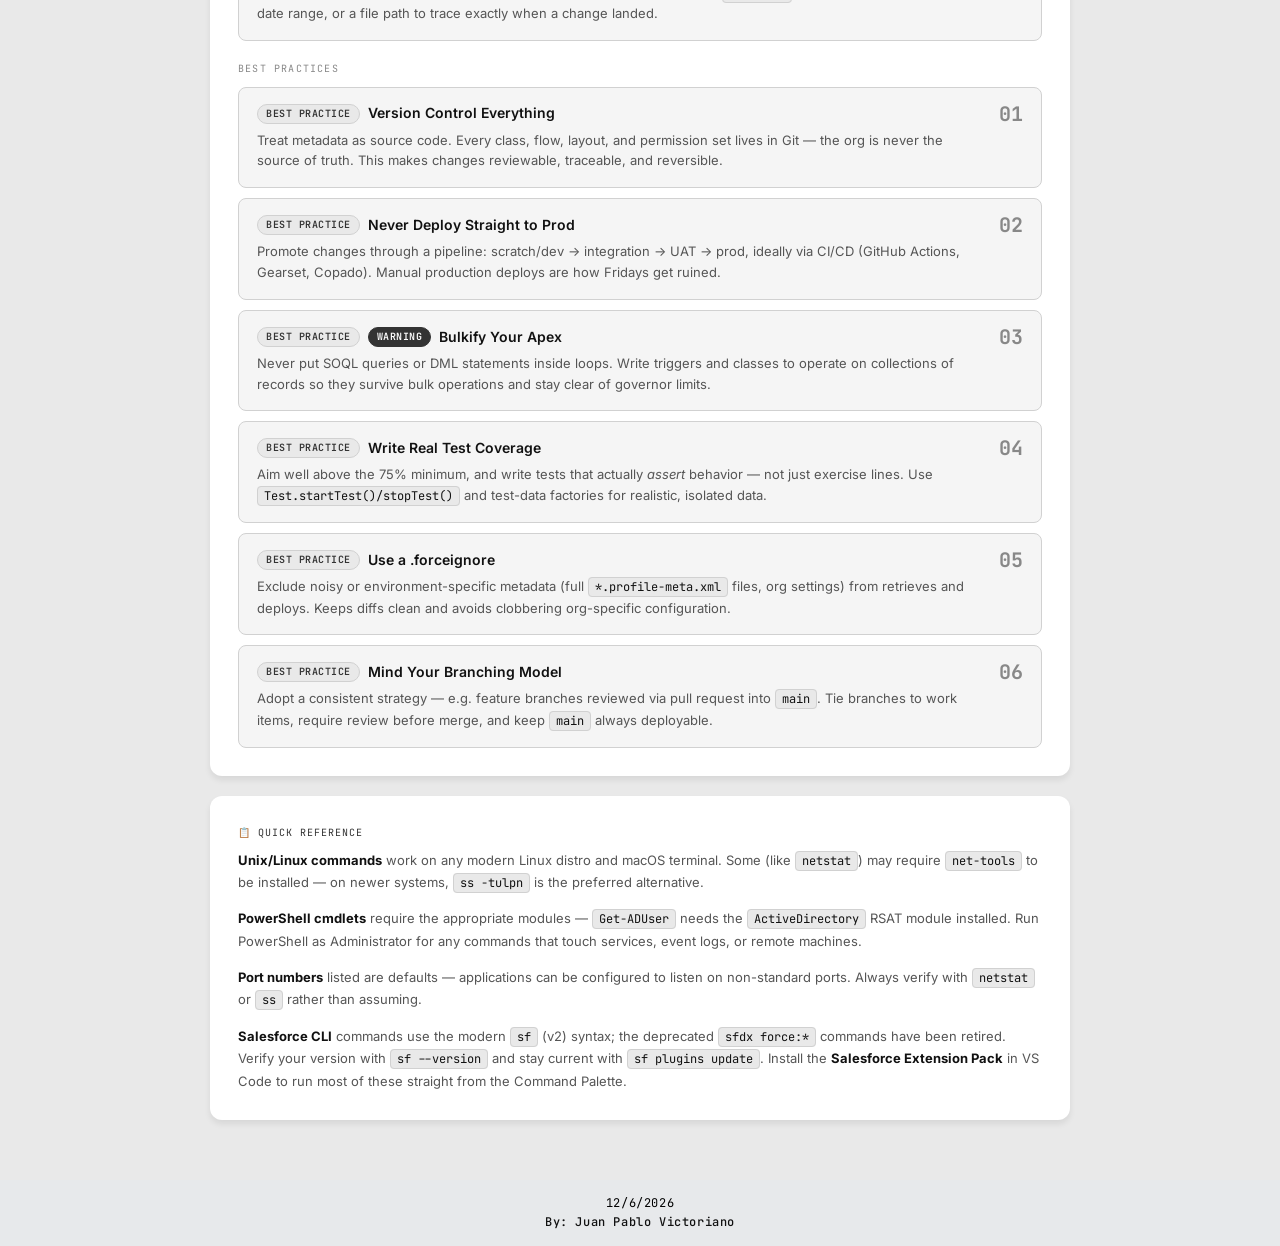
==== commit 053db285: "Update cheat-sheet.html updated front-end ui text" ====
--- a/cheat-sheet.html
+++ b/cheat-sheet.html
@@ -3,7 +3,7 @@
 <head>
 <meta charset="UTF-8">
 <meta name="viewport" content="width=device-width, initial-scale=1.0">
-<meta name="description" content="IT System Administrator Cheat Sheet — Unix/Linux, PowerShell, network ports, Salesforce development with VS Code, and the gold rules every SysAdmin lives by.">
+<meta name="description" content="IT System Administrator Knowledge Base — Unix/Linux, PowerShell, network ports, Salesforce development with VS Code, and the gold rules every SysAdmin lives by.">
 <meta name="theme-color" content="#333333">
 <title>IT SysAdmin Essential Guide</title>
  
@@ -566,10 +566,10 @@
 <header>
     <div class="header-inner">
         <div class="header-label">Essential Reference Guide</div>
-        <h1>IT System Administrator<br>Cheat Sheet</h1>
+        <h1>IT System Administrator<br>Knowledge Base</h1>
         <p class="header-desc" style="text-align: left;">
   With Claude.ai, I built this practical reference for Unix/Linux, PowerShell, network ports, Salesforce development with VS Code, and the gold rules every SysAdmin lives by. 
-  This 'cheat sheet' is designed to be a go-to resource for common tasks and troubleshooting scenarios, covering commands, configurations, and best practices across various IT domains.
+  This guide designed to be a go-to resource for common tasks and troubleshooting scenarios, covering commands, configurations, and best practices across various IT domains.
 </p>
     </div>
 </header>
